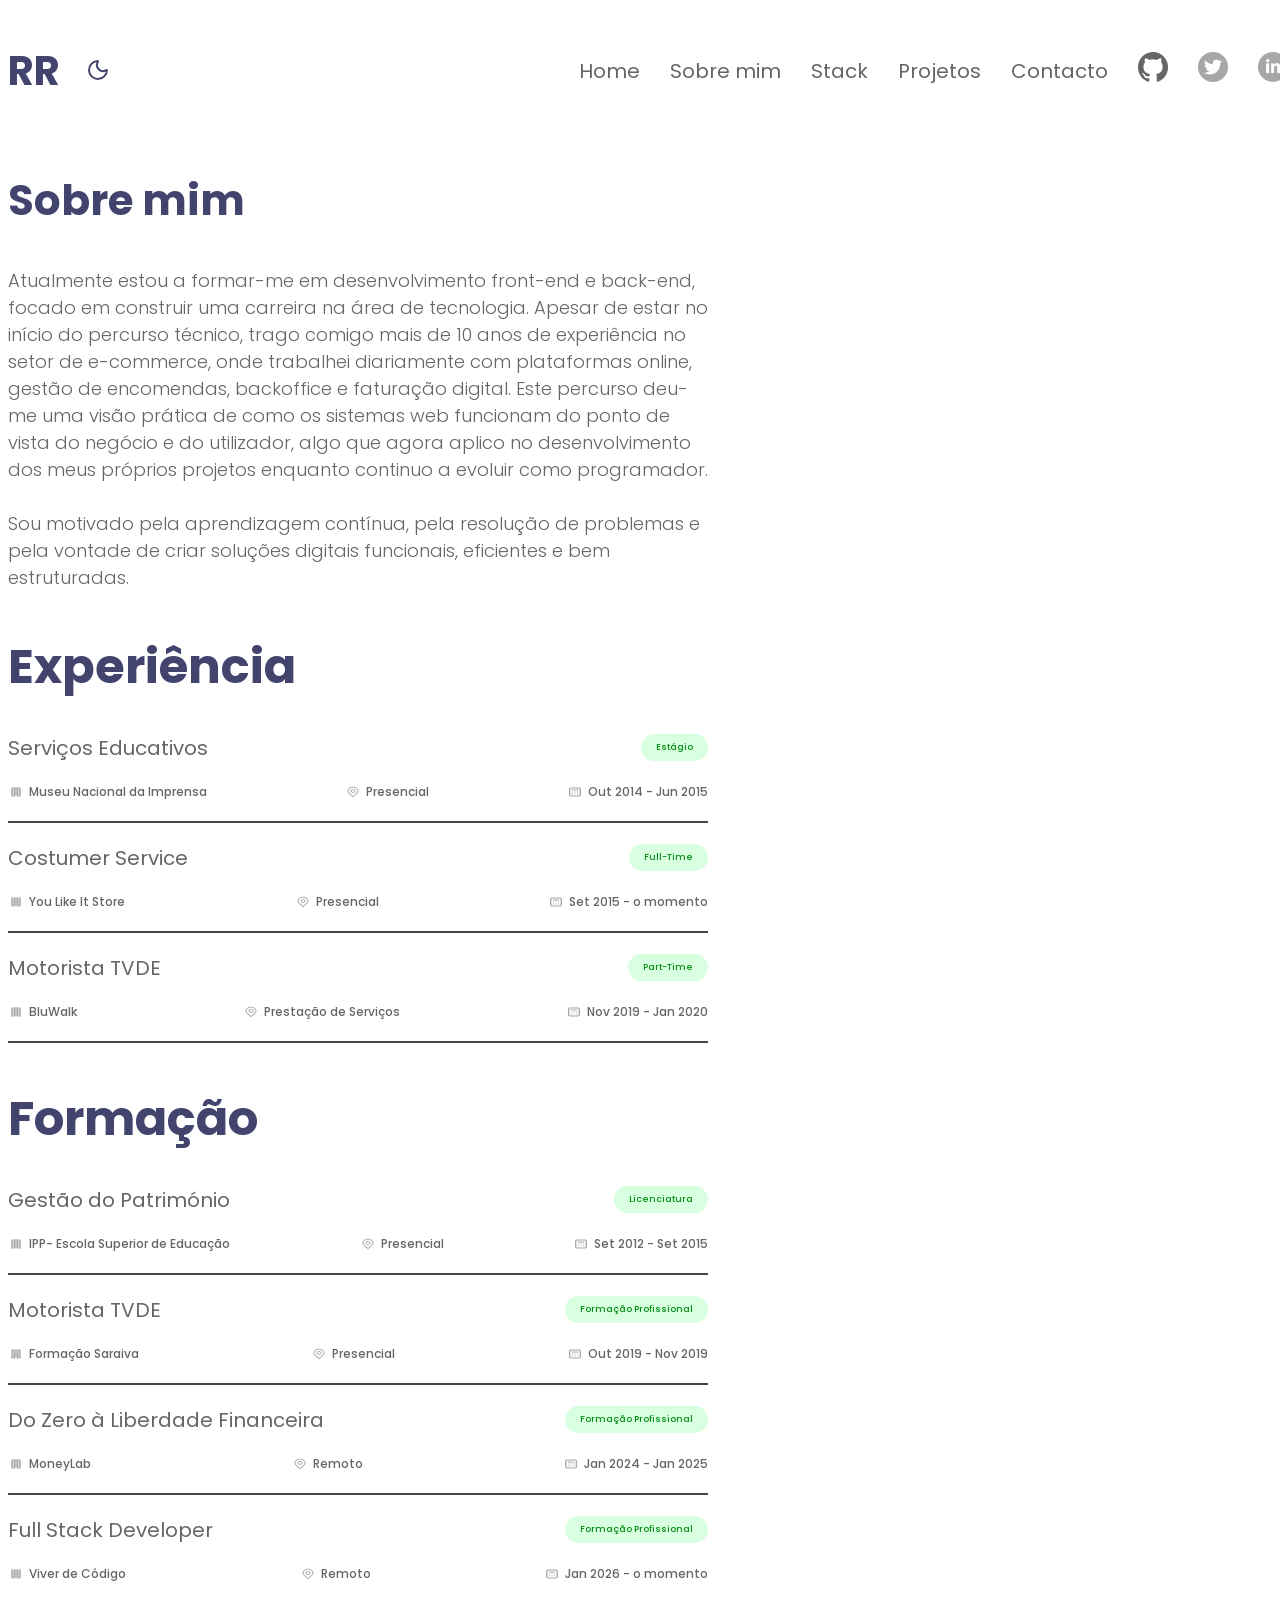
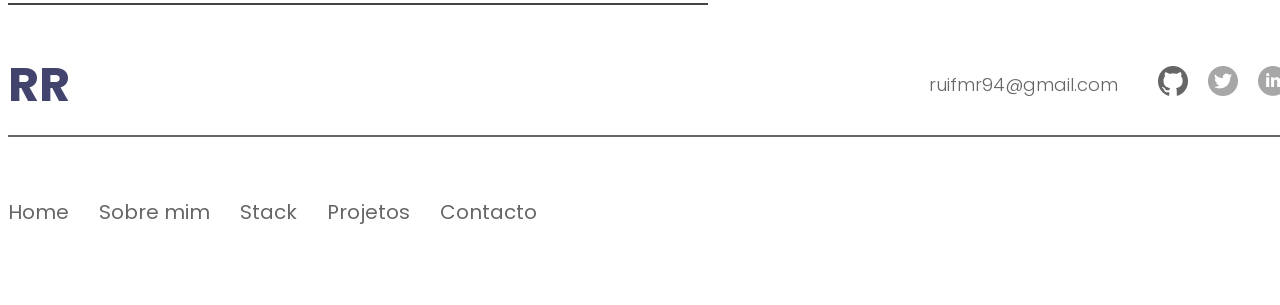
==== src/about.html @ c6aa6fc9 "chore(): alteração da estrutura de pastas" ====
<!DOCTYPE html>
<html lang="pt" data-theme="light">
    <head>
        <title>Hello World</title>
        <meta charset="UTF-8" />
        <link rel="preconnect" href="https://fonts.googleapis.com">
        <link rel="preconnect" href="https://fonts.gstatic.com" crossorigin>
        <link 
            href="https://fonts.googleapis.com/css2?family=Poppins:ital,wght@0,100;0,200;0,300;0,400;0,500;0,600;0,700;0,800;0,900;1,100;1,200;1,300;1,400;1,500;1,600;1,700;1,800;1,900&family=Roboto:ital,wght@0,100..900;1,100..900&display=swap" 
            rel="stylesheet">
        <link rel="stylesheet" href="css/main.css"/>
    </head>
    <body class="about-page">
        <div class="container">
            <header class="primaryHeader">
            <div class="columnLeft">
                <h2>RR</h2>
                <button id="toggleDarkMode" onclick="toggleDarkMode()">
                    <svg xmlns="http://www.w3.org/2000/svg" 
                    width="24" 
                    height="24" 
                    viewBox="0 0 24 24" 
                    fill="none" 
                    stroke="currentColor" 
                    stroke-width="2" 
                    stroke-linecap="round" 
                    stroke-linejoin="round" 
                    class="lucide lucide-moon-icon lucide-moon">
                    <path d="M20.985 12.486a9 9 0 1 1-9.473-9.472c.405-.022.617.46.402.803a6 6 0 0 0 8.268 8.268c.344-.215.825-.004.803.401"/>
                    </svg>
                </button>
            </div>
            <div class="columnRight">
                <nav>
                    <ul>
                        <li>
                            <a href="index.html">Home</a>
                        </li>
                        <li>
                            <a href="about.html">Sobre mim</a>
                        </li>
                        <li>
                            <a href="stack.html">Stack</a>
                        </li>
                        <li>
                            <a href="projects.html">Projetos</a>
                        </li>
                        <li>
                            <a href="contact.html">Contacto</a>
                        </li>
                        <li>
                            <a href="https://github.com/FilipeCovas" target="_blank">
                                <img 
                                src="assets/images/logos_github.png" 
                                alt="icon github" 
                                width="30" 
                                height="30"/>
                            </a>    
                        </li>
                        <li>
                            <a href="https://x.com/ruiribeirooo" target="_blank">
                                <img 
                                src="assets/images/icon-twitter.png" 
                                alt="icon twitter" 
                                width="30" 
                                height="30"/>
                            </a>
                        </li>
                        <li>
                            <a href="https://www.linkedin.com/in/rui-ribeiro-93a347181/" target="_blank">
                                <img 
                                src="assets/images/icon-linkedin.png" 
                                alt="icon linkedin" 
                                width="30" 
                                height="30"/>
                            </a>
                        </li>
                    </ul>
                </nav>
            </div>
        </header>
        <main>
            <section class="sectionAbout">
                <header>
                    <!--CONTEÚDO-->
                    <h1>Sobre mim</h1>
                </header>
            <p>
                Atualmente estou a formar-me em desenvolvimento front-end e back-end, focado em construir uma carreira na área de tecnologia. 
                Apesar de estar no início do percurso técnico, trago comigo mais de 10 anos de experiência no setor de e-commerce, onde trabalhei diariamente com plataformas online, gestão de encomendas, backoffice e faturação digital. 
                Este percurso deu-me uma visão prática de como os sistemas web funcionam do ponto de vista do negócio e do utilizador, algo que agora aplico no desenvolvimento dos meus próprios projetos enquanto continuo a evoluir como programador.
                <br/> <br/>
                Sou motivado pela aprendizagem contínua, pela resolução de problemas e pela vontade de criar soluções digitais funcionais, eficientes e bem estruturadas.
            </p>
            </section> 
            <section>
                <header>
                    <!--CONTEÚDO-->
                    <h2>Experiência</h2>
                </header>
                <ul class="expList">
                    <li class="expListItem">
                        <div class="expFirstLine">
                            <div>
                                <h3>Serviços Educativos</h3>
                            </div>
                            <div class="expBadge">Estágio</div>
                        </div>
                        <div class="expSecondLine">
                            <div>
                                <svg width="16" 
                                height="12" 
                                viewBox="0 0 16 12" 
                                fill="none" 
                                xmlns="http://www.w3.org/2000/svg">
                                <path d="M3.33331 1.5V10.5H7.33331V8.75H8.66665V10.5H12.6666V1.5H3.33331ZM4.66665 2.5H5.99998V3.5H4.66665V2.5ZM7.33331 2.5H8.66665V3.5H7.33331V2.5ZM9.99998 2.5H11.3333V3.5H9.99998V2.5ZM4.66665 4.5H5.99998V5.5H4.66665V4.5ZM7.33331 4.5H8.66665V5.5H7.33331V4.5ZM9.99998 4.5H11.3333V5.5H9.99998V4.5ZM4.66665 6.5H5.99998V7.5H4.66665V6.5ZM7.33331 6.5H8.66665V7.5H7.33331V6.5ZM9.99998 6.5H11.3333V7.5H9.99998V6.5ZM4.66665 8.5H5.99998V9.5H4.66665V8.5ZM9.99998 8.5H11.3333V9.5H9.99998V8.5Z" fill="#A7A7A7"></path>
                                </svg>
                                Museu Nacional da Imprensa
                            </div>
                            <div>
                                <svg width="16" height="12" viewBox="0 0 16 12" fill="none" xmlns="http://www.w3.org/2000/svg">
                                <path d="M8 6.75C7.50555 6.75 7.0222 6.64003 6.61108 6.43401C6.19995 6.22798 5.87952 5.93514 5.6903 5.59253C5.50108 5.24992 5.45157 4.87292 5.54804 4.50921C5.6445 4.14549 5.8826 3.8114 6.23223 3.54918C6.58187 3.28695 7.02732 3.10838 7.51228 3.03603C7.99723 2.96368 8.4999 3.00081 8.95671 3.14273C9.41353 3.28464 9.80397 3.52496 10.0787 3.83331C10.3534 4.14165 10.5 4.50416 10.5 4.875C10.4992 5.3721 10.2356 5.84867 9.76689 6.20017C9.29822 6.55167 8.6628 6.74941 8 6.75ZM8 3.75C7.70333 3.75 7.41332 3.81598 7.16665 3.9396C6.91997 4.06321 6.72771 4.23892 6.61418 4.44448C6.50065 4.65005 6.47095 4.87625 6.52882 5.09448C6.5867 5.31271 6.72956 5.51316 6.93934 5.6705C7.14912 5.82783 7.41639 5.93498 7.70737 5.97838C7.99834 6.02179 8.29994 5.99951 8.57403 5.91437C8.84812 5.82922 9.08238 5.68502 9.24721 5.50002C9.41203 5.31501 9.5 5.09751 9.5 4.875C9.4996 4.57672 9.34144 4.29075 9.06022 4.07983C8.779 3.86892 8.3977 3.7503 8 3.75Z" fill="#A7A7A7"></path>
                                <path d="M8.00001 11.25L3.78201 7.51912C3.7234 7.4631 3.66539 7.40673 3.60801 7.35C2.8875 6.63817 2.49826 5.76871 2.50001 4.875C2.50001 3.78098 3.07947 2.73177 4.11092 1.95818C5.14237 1.1846 6.54132 0.75 8.00001 0.75C9.4587 0.75 10.8576 1.1846 11.8891 1.95818C12.9205 2.73177 13.5 3.78098 13.5 4.875C13.5018 5.7683 13.1127 6.63737 12.3925 7.34888L12.392 7.35C12.392 7.35 12.242 7.49775 12.2195 7.51763L8.00001 11.25ZM4.40601 6.89813C4.40701 6.89813 4.52301 7.01362 4.54951 7.03837L8.00001 10.0905L11.455 7.03425C11.477 7.01362 11.594 6.89738 11.5945 6.897C12.1831 6.31542 12.5012 5.60514 12.5 4.875C12.5 3.97989 12.0259 3.12145 11.182 2.48851C10.3381 1.85558 9.19348 1.5 8.00001 1.5C6.80653 1.5 5.66194 1.85558 4.81803 2.48851C3.97411 3.12145 3.50001 3.97989 3.50001 4.875C3.49896 5.60559 3.81739 6.31628 4.40651 6.89813H4.40601Z" fill="#A7A7A7"></path>
                                </svg>
                                Presencial
                            </div>
                            <div>
                                <svg width="16" height="12" viewBox="0 0 16 12" fill="none" xmlns="http://www.w3.org/2000/svg">
                                <path d="M5.33329 6.5C5.15648 6.5 4.98691 6.44732 4.86189 6.35355C4.73686 6.25979 4.66663 6.13261 4.66663 6C4.66663 5.86739 4.73686 5.74021 4.86189 5.64645C4.98691 5.55268 5.15648 5.5 5.33329 5.5C5.5101 5.5 5.67967 5.55268 5.8047 5.64645C5.92972 5.74021 5.99996 5.86739 5.99996 6C5.99996 6.13261 5.92972 6.25979 5.8047 6.35355C5.67967 6.44732 5.5101 6.5 5.33329 6.5ZM5.33329 8.5C5.15648 8.5 4.98691 8.44732 4.86189 8.35355C4.73686 8.25979 4.66663 8.13261 4.66663 8C4.66663 7.86739 4.73686 7.74021 4.86189 7.64645C4.98691 7.55268 5.15648 7.5 5.33329 7.5C5.5101 7.5 5.67967 7.55268 5.8047 7.64645C5.92972 7.74021 5.99996 7.86739 5.99996 8C5.99996 8.13261 5.92972 8.25979 5.8047 8.35355C5.67967 8.44732 5.5101 8.5 5.33329 8.5ZM7.33329 8C7.33329 8.13261 7.40353 8.25979 7.52855 8.35355C7.65358 8.44732 7.82315 8.5 7.99996 8.5C8.17677 8.5 8.34634 8.44732 8.47136 8.35355C8.59639 8.25979 8.66663 8.13261 8.66663 8C8.66663 7.86739 8.59639 7.74021 8.47136 7.64645C8.34634 7.55268 8.17677 7.5 7.99996 7.5C7.82315 7.5 7.65358 7.55268 7.52855 7.64645C7.40353 7.74021 7.33329 7.86739 7.33329 8ZM10.6666 8.5C10.4898 8.5 10.3202 8.44732 10.1952 8.35355C10.0702 8.25979 9.99996 8.13261 9.99996 8C9.99996 7.86739 10.0702 7.74021 10.1952 7.64645C10.3202 7.55268 10.4898 7.5 10.6666 7.5C10.8434 7.5 11.013 7.55268 11.138 7.64645C11.2631 7.74021 11.3333 7.86739 11.3333 8C11.3333 8.13261 11.2631 8.25979 11.138 8.35355C11.013 8.44732 10.8434 8.5 10.6666 8.5ZM7.33329 6C7.33329 6.13261 7.40353 6.25979 7.52855 6.35355C7.65358 6.44732 7.82315 6.5 7.99996 6.5C8.17677 6.5 8.34634 6.44732 8.47136 6.35355C8.59639 6.25979 8.66663 6.13261 8.66663 6C8.66663 5.86739 8.59639 5.74021 8.47136 5.64645C8.34634 5.55268 8.17677 5.5 7.99996 5.5C7.82315 5.5 7.65358 5.55268 7.52855 5.64645C7.40353 5.74021 7.33329 5.86739 7.33329 6ZM10.6666 6.5C10.4898 6.5 10.3202 6.44732 10.1952 6.35355C10.0702 6.25979 9.99996 6.13261 9.99996 6C9.99996 5.86739 10.0702 5.74021 10.1952 5.64645C10.3202 5.55268 10.4898 5.5 10.6666 5.5C10.8434 5.5 11.013 5.55268 11.138 5.64645C11.2631 5.74021 11.3333 5.86739 11.3333 6C11.3333 6.13261 11.2631 6.25979 11.138 6.35355C11.013 6.44732 10.8434 6.5 10.6666 6.5ZM5.33329 3.5C5.15648 3.5 4.98691 3.55268 4.86189 3.64645C4.73686 3.74021 4.66663 3.86739 4.66663 4C4.66663 4.13261 4.73686 4.25979 4.86189 4.35355C4.98691 4.44732 5.15648 4.5 5.33329 4.5H10.6666C10.8434 4.5 11.013 4.44732 11.138 4.35355C11.2631 4.25979 11.3333 4.13261 11.3333 4C11.3333 3.86739 11.2631 3.74021 11.138 3.64645C11.013 3.55268 10.8434 3.5 10.6666 3.5H5.33329Z" fill="#A7A7A7"></path>
                                <path fill-rule="evenodd" clip-rule="evenodd" d="M4 1.5C3.46957 1.5 2.96086 1.65804 2.58579 1.93934C2.21071 2.22064 2 2.60218 2 3V9C2 9.39782 2.21071 9.77936 2.58579 10.0607C2.96086 10.342 3.46957 10.5 4 10.5H12C12.5304 10.5 13.0391 10.342 13.4142 10.0607C13.7893 9.77936 14 9.39782 14 9V3C14 2.60218 13.7893 2.22064 13.4142 1.93934C13.0391 1.65804 12.5304 1.5 12 1.5H4ZM12 2.5H4C3.82319 2.5 3.65362 2.55268 3.5286 2.64645C3.40357 2.74021 3.33333 2.86739 3.33333 3V9C3.33333 9.13261 3.40357 9.25979 3.5286 9.35355C3.65362 9.44732 3.82319 9.5 4 9.5H12C12.1768 9.5 12.3464 9.44732 12.4714 9.35355C12.5964 9.25979 12.6667 9.13261 12.6667 9V3C12.6667 2.86739 12.5964 2.74021 12.4714 2.64645C12.3464 2.55268 12.1768 2.5 12 2.5Z" fill="#A7A7A7"></path>
                                </svg>
                                Out 2014 - Jun 2015
                            </div>
                        </div>
                    </li>
                    <li class="expListItem">
                        <div class="expFirstLine">
                            <div>
                                <h3>Costumer Service</h3>
                            </div>
                            <div class="expBadge">Full-Time</div>
                        </div>
                        <div class="expSecondLine">
                            <div>
                                <svg width="16" height="12" viewBox="0 0 16 12" fill="none" xmlns="http://www.w3.org/2000/svg">
                                <path d="M3.33331 1.5V10.5H7.33331V8.75H8.66665V10.5H12.6666V1.5H3.33331ZM4.66665 2.5H5.99998V3.5H4.66665V2.5ZM7.33331 2.5H8.66665V3.5H7.33331V2.5ZM9.99998 2.5H11.3333V3.5H9.99998V2.5ZM4.66665 4.5H5.99998V5.5H4.66665V4.5ZM7.33331 4.5H8.66665V5.5H7.33331V4.5ZM9.99998 4.5H11.3333V5.5H9.99998V4.5ZM4.66665 6.5H5.99998V7.5H4.66665V6.5ZM7.33331 6.5H8.66665V7.5H7.33331V6.5ZM9.99998 6.5H11.3333V7.5H9.99998V6.5ZM4.66665 8.5H5.99998V9.5H4.66665V8.5ZM9.99998 8.5H11.3333V9.5H9.99998V8.5Z" fill="#A7A7A7"></path>
                                </svg>
                                You Like It Store
                            </div>
                            <div>
                                <svg width="16" height="12" viewBox="0 0 16 12" fill="none" xmlns="http://www.w3.org/2000/svg">
                                <path d="M8 6.75C7.50555 6.75 7.0222 6.64003 6.61108 6.43401C6.19995 6.22798 5.87952 5.93514 5.6903 5.59253C5.50108 5.24992 5.45157 4.87292 5.54804 4.50921C5.6445 4.14549 5.8826 3.8114 6.23223 3.54918C6.58187 3.28695 7.02732 3.10838 7.51228 3.03603C7.99723 2.96368 8.4999 3.00081 8.95671 3.14273C9.41353 3.28464 9.80397 3.52496 10.0787 3.83331C10.3534 4.14165 10.5 4.50416 10.5 4.875C10.4992 5.3721 10.2356 5.84867 9.76689 6.20017C9.29822 6.55167 8.6628 6.74941 8 6.75ZM8 3.75C7.70333 3.75 7.41332 3.81598 7.16665 3.9396C6.91997 4.06321 6.72771 4.23892 6.61418 4.44448C6.50065 4.65005 6.47095 4.87625 6.52882 5.09448C6.5867 5.31271 6.72956 5.51316 6.93934 5.6705C7.14912 5.82783 7.41639 5.93498 7.70737 5.97838C7.99834 6.02179 8.29994 5.99951 8.57403 5.91437C8.84812 5.82922 9.08238 5.68502 9.24721 5.50002C9.41203 5.31501 9.5 5.09751 9.5 4.875C9.4996 4.57672 9.34144 4.29075 9.06022 4.07983C8.779 3.86892 8.3977 3.7503 8 3.75Z" fill="#A7A7A7"></path>
                                <path d="M8.00001 11.25L3.78201 7.51912C3.7234 7.4631 3.66539 7.40673 3.60801 7.35C2.8875 6.63817 2.49826 5.76871 2.50001 4.875C2.50001 3.78098 3.07947 2.73177 4.11092 1.95818C5.14237 1.1846 6.54132 0.75 8.00001 0.75C9.4587 0.75 10.8576 1.1846 11.8891 1.95818C12.9205 2.73177 13.5 3.78098 13.5 4.875C13.5018 5.7683 13.1127 6.63737 12.3925 7.34888L12.392 7.35C12.392 7.35 12.242 7.49775 12.2195 7.51763L8.00001 11.25ZM4.40601 6.89813C4.40701 6.89813 4.52301 7.01362 4.54951 7.03837L8.00001 10.0905L11.455 7.03425C11.477 7.01362 11.594 6.89738 11.5945 6.897C12.1831 6.31542 12.5012 5.60514 12.5 4.875C12.5 3.97989 12.0259 3.12145 11.182 2.48851C10.3381 1.85558 9.19348 1.5 8.00001 1.5C6.80653 1.5 5.66194 1.85558 4.81803 2.48851C3.97411 3.12145 3.50001 3.97989 3.50001 4.875C3.49896 5.60559 3.81739 6.31628 4.40651 6.89813H4.40601Z" fill="#A7A7A7"></path>
                                </svg>
                                Presencial
                            </div>
                            <div>
                                <svg width="16" height="12" viewBox="0 0 16 12" fill="none" xmlns="http://www.w3.org/2000/svg">
                                <path d="M5.33329 6.5C5.15648 6.5 4.98691 6.44732 4.86189 6.35355C4.73686 6.25979 4.66663 6.13261 4.66663 6C4.66663 5.86739 4.73686 5.74021 4.86189 5.64645C4.98691 5.55268 5.15648 5.5 5.33329 5.5C5.5101 5.5 5.67967 5.55268 5.8047 5.64645C5.92972 5.74021 5.99996 5.86739 5.99996 6C5.99996 6.13261 5.92972 6.25979 5.8047 6.35355C5.67967 6.44732 5.5101 6.5 5.33329 6.5ZM5.33329 8.5C5.15648 8.5 4.98691 8.44732 4.86189 8.35355C4.73686 8.25979 4.66663 8.13261 4.66663 8C4.66663 7.86739 4.73686 7.74021 4.86189 7.64645C4.98691 7.55268 5.15648 7.5 5.33329 7.5C5.5101 7.5 5.67967 7.55268 5.8047 7.64645C5.92972 7.74021 5.99996 7.86739 5.99996 8C5.99996 8.13261 5.92972 8.25979 5.8047 8.35355C5.67967 8.44732 5.5101 8.5 5.33329 8.5ZM7.33329 8C7.33329 8.13261 7.40353 8.25979 7.52855 8.35355C7.65358 8.44732 7.82315 8.5 7.99996 8.5C8.17677 8.5 8.34634 8.44732 8.47136 8.35355C8.59639 8.25979 8.66663 8.13261 8.66663 8C8.66663 7.86739 8.59639 7.74021 8.47136 7.64645C8.34634 7.55268 8.17677 7.5 7.99996 7.5C7.82315 7.5 7.65358 7.55268 7.52855 7.64645C7.40353 7.74021 7.33329 7.86739 7.33329 8ZM10.6666 8.5C10.4898 8.5 10.3202 8.44732 10.1952 8.35355C10.0702 8.25979 9.99996 8.13261 9.99996 8C9.99996 7.86739 10.0702 7.74021 10.1952 7.64645C10.3202 7.55268 10.4898 7.5 10.6666 7.5C10.8434 7.5 11.013 7.55268 11.138 7.64645C11.2631 7.74021 11.3333 7.86739 11.3333 8C11.3333 8.13261 11.2631 8.25979 11.138 8.35355C11.013 8.44732 10.8434 8.5 10.6666 8.5ZM7.33329 6C7.33329 6.13261 7.40353 6.25979 7.52855 6.35355C7.65358 6.44732 7.82315 6.5 7.99996 6.5C8.17677 6.5 8.34634 6.44732 8.47136 6.35355C8.59639 6.25979 8.66663 6.13261 8.66663 6C8.66663 5.86739 8.59639 5.74021 8.47136 5.64645C8.34634 5.55268 8.17677 5.5 7.99996 5.5C7.82315 5.5 7.65358 5.55268 7.52855 5.64645C7.40353 5.74021 7.33329 5.86739 7.33329 6ZM10.6666 6.5C10.4898 6.5 10.3202 6.44732 10.1952 6.35355C10.0702 6.25979 9.99996 6.13261 9.99996 6C9.99996 5.86739 10.0702 5.74021 10.1952 5.64645C10.3202 5.55268 10.4898 5.5 10.6666 5.5C10.8434 5.5 11.013 5.55268 11.138 5.64645C11.2631 5.74021 11.3333 5.86739 11.3333 6C11.3333 6.13261 11.2631 6.25979 11.138 6.35355C11.013 6.44732 10.8434 6.5 10.6666 6.5ZM5.33329 3.5C5.15648 3.5 4.98691 3.55268 4.86189 3.64645C4.73686 3.74021 4.66663 3.86739 4.66663 4C4.66663 4.13261 4.73686 4.25979 4.86189 4.35355C4.98691 4.44732 5.15648 4.5 5.33329 4.5H10.6666C10.8434 4.5 11.013 4.44732 11.138 4.35355C11.2631 4.25979 11.3333 4.13261 11.3333 4C11.3333 3.86739 11.2631 3.74021 11.138 3.64645C11.013 3.55268 10.8434 3.5 10.6666 3.5H5.33329Z" fill="#A7A7A7"></path>
                                <path fill-rule="evenodd" clip-rule="evenodd" d="M4 1.5C3.46957 1.5 2.96086 1.65804 2.58579 1.93934C2.21071 2.22064 2 2.60218 2 3V9C2 9.39782 2.21071 9.77936 2.58579 10.0607C2.96086 10.342 3.46957 10.5 4 10.5H12C12.5304 10.5 13.0391 10.342 13.4142 10.0607C13.7893 9.77936 14 9.39782 14 9V3C14 2.60218 13.7893 2.22064 13.4142 1.93934C13.0391 1.65804 12.5304 1.5 12 1.5H4ZM12 2.5H4C3.82319 2.5 3.65362 2.55268 3.5286 2.64645C3.40357 2.74021 3.33333 2.86739 3.33333 3V9C3.33333 9.13261 3.40357 9.25979 3.5286 9.35355C3.65362 9.44732 3.82319 9.5 4 9.5H12C12.1768 9.5 12.3464 9.44732 12.4714 9.35355C12.5964 9.25979 12.6667 9.13261 12.6667 9V3C12.6667 2.86739 12.5964 2.74021 12.4714 2.64645C12.3464 2.55268 12.1768 2.5 12 2.5Z" fill="#A7A7A7"></path>
                                </svg>
                                Set 2015 - o momento
                            </div>
                        </div>
                    </li>
                    <li class="expListItem">
                        <div class="expFirstLine">
                            <div>
                                <h3>Motorista TVDE</h3>
                            </div>
                            <div class="expBadge">Part-Time</div>
                        </div>
                        <div class="expSecondLine">
                            <div>
                                <svg width="16" height="12" viewBox="0 0 16 12" fill="none" xmlns="http://www.w3.org/2000/svg">
                                <path d="M3.33331 1.5V10.5H7.33331V8.75H8.66665V10.5H12.6666V1.5H3.33331ZM4.66665 2.5H5.99998V3.5H4.66665V2.5ZM7.33331 2.5H8.66665V3.5H7.33331V2.5ZM9.99998 2.5H11.3333V3.5H9.99998V2.5ZM4.66665 4.5H5.99998V5.5H4.66665V4.5ZM7.33331 4.5H8.66665V5.5H7.33331V4.5ZM9.99998 4.5H11.3333V5.5H9.99998V4.5ZM4.66665 6.5H5.99998V7.5H4.66665V6.5ZM7.33331 6.5H8.66665V7.5H7.33331V6.5ZM9.99998 6.5H11.3333V7.5H9.99998V6.5ZM4.66665 8.5H5.99998V9.5H4.66665V8.5ZM9.99998 8.5H11.3333V9.5H9.99998V8.5Z" fill="#A7A7A7"></path>
                                </svg>
                                BluWalk
                            </div>
                            <div>
                                <svg width="16" height="12" viewBox="0 0 16 12" fill="none" xmlns="http://www.w3.org/2000/svg">
                                <path d="M8 6.75C7.50555 6.75 7.0222 6.64003 6.61108 6.43401C6.19995 6.22798 5.87952 5.93514 5.6903 5.59253C5.50108 5.24992 5.45157 4.87292 5.54804 4.50921C5.6445 4.14549 5.8826 3.8114 6.23223 3.54918C6.58187 3.28695 7.02732 3.10838 7.51228 3.03603C7.99723 2.96368 8.4999 3.00081 8.95671 3.14273C9.41353 3.28464 9.80397 3.52496 10.0787 3.83331C10.3534 4.14165 10.5 4.50416 10.5 4.875C10.4992 5.3721 10.2356 5.84867 9.76689 6.20017C9.29822 6.55167 8.6628 6.74941 8 6.75ZM8 3.75C7.70333 3.75 7.41332 3.81598 7.16665 3.9396C6.91997 4.06321 6.72771 4.23892 6.61418 4.44448C6.50065 4.65005 6.47095 4.87625 6.52882 5.09448C6.5867 5.31271 6.72956 5.51316 6.93934 5.6705C7.14912 5.82783 7.41639 5.93498 7.70737 5.97838C7.99834 6.02179 8.29994 5.99951 8.57403 5.91437C8.84812 5.82922 9.08238 5.68502 9.24721 5.50002C9.41203 5.31501 9.5 5.09751 9.5 4.875C9.4996 4.57672 9.34144 4.29075 9.06022 4.07983C8.779 3.86892 8.3977 3.7503 8 3.75Z" fill="#A7A7A7"></path>
                                <path d="M8.00001 11.25L3.78201 7.51912C3.7234 7.4631 3.66539 7.40673 3.60801 7.35C2.8875 6.63817 2.49826 5.76871 2.50001 4.875C2.50001 3.78098 3.07947 2.73177 4.11092 1.95818C5.14237 1.1846 6.54132 0.75 8.00001 0.75C9.4587 0.75 10.8576 1.1846 11.8891 1.95818C12.9205 2.73177 13.5 3.78098 13.5 4.875C13.5018 5.7683 13.1127 6.63737 12.3925 7.34888L12.392 7.35C12.392 7.35 12.242 7.49775 12.2195 7.51763L8.00001 11.25ZM4.40601 6.89813C4.40701 6.89813 4.52301 7.01362 4.54951 7.03837L8.00001 10.0905L11.455 7.03425C11.477 7.01362 11.594 6.89738 11.5945 6.897C12.1831 6.31542 12.5012 5.60514 12.5 4.875C12.5 3.97989 12.0259 3.12145 11.182 2.48851C10.3381 1.85558 9.19348 1.5 8.00001 1.5C6.80653 1.5 5.66194 1.85558 4.81803 2.48851C3.97411 3.12145 3.50001 3.97989 3.50001 4.875C3.49896 5.60559 3.81739 6.31628 4.40651 6.89813H4.40601Z" fill="#A7A7A7"></path>
                                </svg>
                                Prestação de Serviços
                            </div>
                            <div>
                                <svg width="16" height="12" viewBox="0 0 16 12" fill="none" xmlns="http://www.w3.org/2000/svg">
                                <path d="M5.33329 6.5C5.15648 6.5 4.98691 6.44732 4.86189 6.35355C4.73686 6.25979 4.66663 6.13261 4.66663 6C4.66663 5.86739 4.73686 5.74021 4.86189 5.64645C4.98691 5.55268 5.15648 5.5 5.33329 5.5C5.5101 5.5 5.67967 5.55268 5.8047 5.64645C5.92972 5.74021 5.99996 5.86739 5.99996 6C5.99996 6.13261 5.92972 6.25979 5.8047 6.35355C5.67967 6.44732 5.5101 6.5 5.33329 6.5ZM5.33329 8.5C5.15648 8.5 4.98691 8.44732 4.86189 8.35355C4.73686 8.25979 4.66663 8.13261 4.66663 8C4.66663 7.86739 4.73686 7.74021 4.86189 7.64645C4.98691 7.55268 5.15648 7.5 5.33329 7.5C5.5101 7.5 5.67967 7.55268 5.8047 7.64645C5.92972 7.74021 5.99996 7.86739 5.99996 8C5.99996 8.13261 5.92972 8.25979 5.8047 8.35355C5.67967 8.44732 5.5101 8.5 5.33329 8.5ZM7.33329 8C7.33329 8.13261 7.40353 8.25979 7.52855 8.35355C7.65358 8.44732 7.82315 8.5 7.99996 8.5C8.17677 8.5 8.34634 8.44732 8.47136 8.35355C8.59639 8.25979 8.66663 8.13261 8.66663 8C8.66663 7.86739 8.59639 7.74021 8.47136 7.64645C8.34634 7.55268 8.17677 7.5 7.99996 7.5C7.82315 7.5 7.65358 7.55268 7.52855 7.64645C7.40353 7.74021 7.33329 7.86739 7.33329 8ZM10.6666 8.5C10.4898 8.5 10.3202 8.44732 10.1952 8.35355C10.0702 8.25979 9.99996 8.13261 9.99996 8C9.99996 7.86739 10.0702 7.74021 10.1952 7.64645C10.3202 7.55268 10.4898 7.5 10.6666 7.5C10.8434 7.5 11.013 7.55268 11.138 7.64645C11.2631 7.74021 11.3333 7.86739 11.3333 8C11.3333 8.13261 11.2631 8.25979 11.138 8.35355C11.013 8.44732 10.8434 8.5 10.6666 8.5ZM7.33329 6C7.33329 6.13261 7.40353 6.25979 7.52855 6.35355C7.65358 6.44732 7.82315 6.5 7.99996 6.5C8.17677 6.5 8.34634 6.44732 8.47136 6.35355C8.59639 6.25979 8.66663 6.13261 8.66663 6C8.66663 5.86739 8.59639 5.74021 8.47136 5.64645C8.34634 5.55268 8.17677 5.5 7.99996 5.5C7.82315 5.5 7.65358 5.55268 7.52855 5.64645C7.40353 5.74021 7.33329 5.86739 7.33329 6ZM10.6666 6.5C10.4898 6.5 10.3202 6.44732 10.1952 6.35355C10.0702 6.25979 9.99996 6.13261 9.99996 6C9.99996 5.86739 10.0702 5.74021 10.1952 5.64645C10.3202 5.55268 10.4898 5.5 10.6666 5.5C10.8434 5.5 11.013 5.55268 11.138 5.64645C11.2631 5.74021 11.3333 5.86739 11.3333 6C11.3333 6.13261 11.2631 6.25979 11.138 6.35355C11.013 6.44732 10.8434 6.5 10.6666 6.5ZM5.33329 3.5C5.15648 3.5 4.98691 3.55268 4.86189 3.64645C4.73686 3.74021 4.66663 3.86739 4.66663 4C4.66663 4.13261 4.73686 4.25979 4.86189 4.35355C4.98691 4.44732 5.15648 4.5 5.33329 4.5H10.6666C10.8434 4.5 11.013 4.44732 11.138 4.35355C11.2631 4.25979 11.3333 4.13261 11.3333 4C11.3333 3.86739 11.2631 3.74021 11.138 3.64645C11.013 3.55268 10.8434 3.5 10.6666 3.5H5.33329Z" fill="#A7A7A7"></path>
                                <path fill-rule="evenodd" clip-rule="evenodd" d="M4 1.5C3.46957 1.5 2.96086 1.65804 2.58579 1.93934C2.21071 2.22064 2 2.60218 2 3V9C2 9.39782 2.21071 9.77936 2.58579 10.0607C2.96086 10.342 3.46957 10.5 4 10.5H12C12.5304 10.5 13.0391 10.342 13.4142 10.0607C13.7893 9.77936 14 9.39782 14 9V3C14 2.60218 13.7893 2.22064 13.4142 1.93934C13.0391 1.65804 12.5304 1.5 12 1.5H4ZM12 2.5H4C3.82319 2.5 3.65362 2.55268 3.5286 2.64645C3.40357 2.74021 3.33333 2.86739 3.33333 3V9C3.33333 9.13261 3.40357 9.25979 3.5286 9.35355C3.65362 9.44732 3.82319 9.5 4 9.5H12C12.1768 9.5 12.3464 9.44732 12.4714 9.35355C12.5964 9.25979 12.6667 9.13261 12.6667 9V3C12.6667 2.86739 12.5964 2.74021 12.4714 2.64645C12.3464 2.55268 12.1768 2.5 12 2.5Z" fill="#A7A7A7"></path>
                                </svg>
                                Nov 2019 - Jan 2020
                            </div>
                        </div>
                    </li>
                </ul>
            </section> 
            <section>
                <header>
                    <!--CONTEÚDO-->
                    <h2>Formação</h2>
                </header>
                <ul class="expList">
                    <li class="expListItem">
                        <div class="expFirstLine">
                            <div>
                                <h3>Gestão do Património</h3>
                            </div>
                            <div class="expBadge">Licenciatura</div>
                        </div>
                        <div class="expSecondLine">
                            <div>
                                <svg width="16" height="12" viewBox="0 0 16 12" fill="none" xmlns="http://www.w3.org/2000/svg">
                                <path d="M3.33331 1.5V10.5H7.33331V8.75H8.66665V10.5H12.6666V1.5H3.33331ZM4.66665 2.5H5.99998V3.5H4.66665V2.5ZM7.33331 2.5H8.66665V3.5H7.33331V2.5ZM9.99998 2.5H11.3333V3.5H9.99998V2.5ZM4.66665 4.5H5.99998V5.5H4.66665V4.5ZM7.33331 4.5H8.66665V5.5H7.33331V4.5ZM9.99998 4.5H11.3333V5.5H9.99998V4.5ZM4.66665 6.5H5.99998V7.5H4.66665V6.5ZM7.33331 6.5H8.66665V7.5H7.33331V6.5ZM9.99998 6.5H11.3333V7.5H9.99998V6.5ZM4.66665 8.5H5.99998V9.5H4.66665V8.5ZM9.99998 8.5H11.3333V9.5H9.99998V8.5Z" fill="#A7A7A7"></path>
                                </svg>
                                IPP- Escola Superior de Educação
                            </div>
                             <div>
                                <svg width="16" height="12" viewBox="0 0 16 12" fill="none" xmlns="http://www.w3.org/2000/svg">
                                <path d="M8 6.75C7.50555 6.75 7.0222 6.64003 6.61108 6.43401C6.19995 6.22798 5.87952 5.93514 5.6903 5.59253C5.50108 5.24992 5.45157 4.87292 5.54804 4.50921C5.6445 4.14549 5.8826 3.8114 6.23223 3.54918C6.58187 3.28695 7.02732 3.10838 7.51228 3.03603C7.99723 2.96368 8.4999 3.00081 8.95671 3.14273C9.41353 3.28464 9.80397 3.52496 10.0787 3.83331C10.3534 4.14165 10.5 4.50416 10.5 4.875C10.4992 5.3721 10.2356 5.84867 9.76689 6.20017C9.29822 6.55167 8.6628 6.74941 8 6.75ZM8 3.75C7.70333 3.75 7.41332 3.81598 7.16665 3.9396C6.91997 4.06321 6.72771 4.23892 6.61418 4.44448C6.50065 4.65005 6.47095 4.87625 6.52882 5.09448C6.5867 5.31271 6.72956 5.51316 6.93934 5.6705C7.14912 5.82783 7.41639 5.93498 7.70737 5.97838C7.99834 6.02179 8.29994 5.99951 8.57403 5.91437C8.84812 5.82922 9.08238 5.68502 9.24721 5.50002C9.41203 5.31501 9.5 5.09751 9.5 4.875C9.4996 4.57672 9.34144 4.29075 9.06022 4.07983C8.779 3.86892 8.3977 3.7503 8 3.75Z" fill="#A7A7A7"></path>
                                <path d="M8.00001 11.25L3.78201 7.51912C3.7234 7.4631 3.66539 7.40673 3.60801 7.35C2.8875 6.63817 2.49826 5.76871 2.50001 4.875C2.50001 3.78098 3.07947 2.73177 4.11092 1.95818C5.14237 1.1846 6.54132 0.75 8.00001 0.75C9.4587 0.75 10.8576 1.1846 11.8891 1.95818C12.9205 2.73177 13.5 3.78098 13.5 4.875C13.5018 5.7683 13.1127 6.63737 12.3925 7.34888L12.392 7.35C12.392 7.35 12.242 7.49775 12.2195 7.51763L8.00001 11.25ZM4.40601 6.89813C4.40701 6.89813 4.52301 7.01362 4.54951 7.03837L8.00001 10.0905L11.455 7.03425C11.477 7.01362 11.594 6.89738 11.5945 6.897C12.1831 6.31542 12.5012 5.60514 12.5 4.875C12.5 3.97989 12.0259 3.12145 11.182 2.48851C10.3381 1.85558 9.19348 1.5 8.00001 1.5C6.80653 1.5 5.66194 1.85558 4.81803 2.48851C3.97411 3.12145 3.50001 3.97989 3.50001 4.875C3.49896 5.60559 3.81739 6.31628 4.40651 6.89813H4.40601Z" fill="#A7A7A7"></path>
                                </svg>
                                Presencial
                            </div>
                            <div>
                                <svg width="16" height="12" viewBox="0 0 16 12" fill="none" xmlns="http://www.w3.org/2000/svg">
                                <path d="M5.33329 6.5C5.15648 6.5 4.98691 6.44732 4.86189 6.35355C4.73686 6.25979 4.66663 6.13261 4.66663 6C4.66663 5.86739 4.73686 5.74021 4.86189 5.64645C4.98691 5.55268 5.15648 5.5 5.33329 5.5C5.5101 5.5 5.67967 5.55268 5.8047 5.64645C5.92972 5.74021 5.99996 5.86739 5.99996 6C5.99996 6.13261 5.92972 6.25979 5.8047 6.35355C5.67967 6.44732 5.5101 6.5 5.33329 6.5ZM5.33329 8.5C5.15648 8.5 4.98691 8.44732 4.86189 8.35355C4.73686 8.25979 4.66663 8.13261 4.66663 8C4.66663 7.86739 4.73686 7.74021 4.86189 7.64645C4.98691 7.55268 5.15648 7.5 5.33329 7.5C5.5101 7.5 5.67967 7.55268 5.8047 7.64645C5.92972 7.74021 5.99996 7.86739 5.99996 8C5.99996 8.13261 5.92972 8.25979 5.8047 8.35355C5.67967 8.44732 5.5101 8.5 5.33329 8.5ZM7.33329 8C7.33329 8.13261 7.40353 8.25979 7.52855 8.35355C7.65358 8.44732 7.82315 8.5 7.99996 8.5C8.17677 8.5 8.34634 8.44732 8.47136 8.35355C8.59639 8.25979 8.66663 8.13261 8.66663 8C8.66663 7.86739 8.59639 7.74021 8.47136 7.64645C8.34634 7.55268 8.17677 7.5 7.99996 7.5C7.82315 7.5 7.65358 7.55268 7.52855 7.64645C7.40353 7.74021 7.33329 7.86739 7.33329 8ZM10.6666 8.5C10.4898 8.5 10.3202 8.44732 10.1952 8.35355C10.0702 8.25979 9.99996 8.13261 9.99996 8C9.99996 7.86739 10.0702 7.74021 10.1952 7.64645C10.3202 7.55268 10.4898 7.5 10.6666 7.5C10.8434 7.5 11.013 7.55268 11.138 7.64645C11.2631 7.74021 11.3333 7.86739 11.3333 8C11.3333 8.13261 11.2631 8.25979 11.138 8.35355C11.013 8.44732 10.8434 8.5 10.6666 8.5ZM7.33329 6C7.33329 6.13261 7.40353 6.25979 7.52855 6.35355C7.65358 6.44732 7.82315 6.5 7.99996 6.5C8.17677 6.5 8.34634 6.44732 8.47136 6.35355C8.59639 6.25979 8.66663 6.13261 8.66663 6C8.66663 5.86739 8.59639 5.74021 8.47136 5.64645C8.34634 5.55268 8.17677 5.5 7.99996 5.5C7.82315 5.5 7.65358 5.55268 7.52855 5.64645C7.40353 5.74021 7.33329 5.86739 7.33329 6ZM10.6666 6.5C10.4898 6.5 10.3202 6.44732 10.1952 6.35355C10.0702 6.25979 9.99996 6.13261 9.99996 6C9.99996 5.86739 10.0702 5.74021 10.1952 5.64645C10.3202 5.55268 10.4898 5.5 10.6666 5.5C10.8434 5.5 11.013 5.55268 11.138 5.64645C11.2631 5.74021 11.3333 5.86739 11.3333 6C11.3333 6.13261 11.2631 6.25979 11.138 6.35355C11.013 6.44732 10.8434 6.5 10.6666 6.5ZM5.33329 3.5C5.15648 3.5 4.98691 3.55268 4.86189 3.64645C4.73686 3.74021 4.66663 3.86739 4.66663 4C4.66663 4.13261 4.73686 4.25979 4.86189 4.35355C4.98691 4.44732 5.15648 4.5 5.33329 4.5H10.6666C10.8434 4.5 11.013 4.44732 11.138 4.35355C11.2631 4.25979 11.3333 4.13261 11.3333 4C11.3333 3.86739 11.2631 3.74021 11.138 3.64645C11.013 3.55268 10.8434 3.5 10.6666 3.5H5.33329Z" fill="#A7A7A7"></path>
                                <path fill-rule="evenodd" clip-rule="evenodd" d="M4 1.5C3.46957 1.5 2.96086 1.65804 2.58579 1.93934C2.21071 2.22064 2 2.60218 2 3V9C2 9.39782 2.21071 9.77936 2.58579 10.0607C2.96086 10.342 3.46957 10.5 4 10.5H12C12.5304 10.5 13.0391 10.342 13.4142 10.0607C13.7893 9.77936 14 9.39782 14 9V3C14 2.60218 13.7893 2.22064 13.4142 1.93934C13.0391 1.65804 12.5304 1.5 12 1.5H4ZM12 2.5H4C3.82319 2.5 3.65362 2.55268 3.5286 2.64645C3.40357 2.74021 3.33333 2.86739 3.33333 3V9C3.33333 9.13261 3.40357 9.25979 3.5286 9.35355C3.65362 9.44732 3.82319 9.5 4 9.5H12C12.1768 9.5 12.3464 9.44732 12.4714 9.35355C12.5964 9.25979 12.6667 9.13261 12.6667 9V3C12.6667 2.86739 12.5964 2.74021 12.4714 2.64645C12.3464 2.55268 12.1768 2.5 12 2.5Z" fill="#A7A7A7"></path>
                                </svg>
                                Set 2012 - Set 2015
                            </div>
                        </div>
                    </li>
                    <li class="expListItem">
                        <div class="expFirstLine">
                            <div>
                                <h3>Motorista TVDE</h3>
                            </div>
                            <div class="expBadge">Formação Profissional</div>
                        </div>
                        <div class="expSecondLine">
                            <div>
                                <svg width="16" height="12" viewBox="0 0 16 12" fill="none" xmlns="http://www.w3.org/2000/svg">
                                <path d="M3.33331 1.5V10.5H7.33331V8.75H8.66665V10.5H12.6666V1.5H3.33331ZM4.66665 2.5H5.99998V3.5H4.66665V2.5ZM7.33331 2.5H8.66665V3.5H7.33331V2.5ZM9.99998 2.5H11.3333V3.5H9.99998V2.5ZM4.66665 4.5H5.99998V5.5H4.66665V4.5ZM7.33331 4.5H8.66665V5.5H7.33331V4.5ZM9.99998 4.5H11.3333V5.5H9.99998V4.5ZM4.66665 6.5H5.99998V7.5H4.66665V6.5ZM7.33331 6.5H8.66665V7.5H7.33331V6.5ZM9.99998 6.5H11.3333V7.5H9.99998V6.5ZM4.66665 8.5H5.99998V9.5H4.66665V8.5ZM9.99998 8.5H11.3333V9.5H9.99998V8.5Z" fill="#A7A7A7"></path>
                                </svg>
                                Formação Saraiva
                            </div>
                             <div>
                                <svg width="16" height="12" viewBox="0 0 16 12" fill="none" xmlns="http://www.w3.org/2000/svg">
                                <path d="M8 6.75C7.50555 6.75 7.0222 6.64003 6.61108 6.43401C6.19995 6.22798 5.87952 5.93514 5.6903 5.59253C5.50108 5.24992 5.45157 4.87292 5.54804 4.50921C5.6445 4.14549 5.8826 3.8114 6.23223 3.54918C6.58187 3.28695 7.02732 3.10838 7.51228 3.03603C7.99723 2.96368 8.4999 3.00081 8.95671 3.14273C9.41353 3.28464 9.80397 3.52496 10.0787 3.83331C10.3534 4.14165 10.5 4.50416 10.5 4.875C10.4992 5.3721 10.2356 5.84867 9.76689 6.20017C9.29822 6.55167 8.6628 6.74941 8 6.75ZM8 3.75C7.70333 3.75 7.41332 3.81598 7.16665 3.9396C6.91997 4.06321 6.72771 4.23892 6.61418 4.44448C6.50065 4.65005 6.47095 4.87625 6.52882 5.09448C6.5867 5.31271 6.72956 5.51316 6.93934 5.6705C7.14912 5.82783 7.41639 5.93498 7.70737 5.97838C7.99834 6.02179 8.29994 5.99951 8.57403 5.91437C8.84812 5.82922 9.08238 5.68502 9.24721 5.50002C9.41203 5.31501 9.5 5.09751 9.5 4.875C9.4996 4.57672 9.34144 4.29075 9.06022 4.07983C8.779 3.86892 8.3977 3.7503 8 3.75Z" fill="#A7A7A7"></path>
                                <path d="M8.00001 11.25L3.78201 7.51912C3.7234 7.4631 3.66539 7.40673 3.60801 7.35C2.8875 6.63817 2.49826 5.76871 2.50001 4.875C2.50001 3.78098 3.07947 2.73177 4.11092 1.95818C5.14237 1.1846 6.54132 0.75 8.00001 0.75C9.4587 0.75 10.8576 1.1846 11.8891 1.95818C12.9205 2.73177 13.5 3.78098 13.5 4.875C13.5018 5.7683 13.1127 6.63737 12.3925 7.34888L12.392 7.35C12.392 7.35 12.242 7.49775 12.2195 7.51763L8.00001 11.25ZM4.40601 6.89813C4.40701 6.89813 4.52301 7.01362 4.54951 7.03837L8.00001 10.0905L11.455 7.03425C11.477 7.01362 11.594 6.89738 11.5945 6.897C12.1831 6.31542 12.5012 5.60514 12.5 4.875C12.5 3.97989 12.0259 3.12145 11.182 2.48851C10.3381 1.85558 9.19348 1.5 8.00001 1.5C6.80653 1.5 5.66194 1.85558 4.81803 2.48851C3.97411 3.12145 3.50001 3.97989 3.50001 4.875C3.49896 5.60559 3.81739 6.31628 4.40651 6.89813H4.40601Z" fill="#A7A7A7"></path>
                                </svg>
                                Presencial
                            </div>
                            <div>
                                <svg width="16" height="12" viewBox="0 0 16 12" fill="none" xmlns="http://www.w3.org/2000/svg">
                                <path d="M5.33329 6.5C5.15648 6.5 4.98691 6.44732 4.86189 6.35355C4.73686 6.25979 4.66663 6.13261 4.66663 6C4.66663 5.86739 4.73686 5.74021 4.86189 5.64645C4.98691 5.55268 5.15648 5.5 5.33329 5.5C5.5101 5.5 5.67967 5.55268 5.8047 5.64645C5.92972 5.74021 5.99996 5.86739 5.99996 6C5.99996 6.13261 5.92972 6.25979 5.8047 6.35355C5.67967 6.44732 5.5101 6.5 5.33329 6.5ZM5.33329 8.5C5.15648 8.5 4.98691 8.44732 4.86189 8.35355C4.73686 8.25979 4.66663 8.13261 4.66663 8C4.66663 7.86739 4.73686 7.74021 4.86189 7.64645C4.98691 7.55268 5.15648 7.5 5.33329 7.5C5.5101 7.5 5.67967 7.55268 5.8047 7.64645C5.92972 7.74021 5.99996 7.86739 5.99996 8C5.99996 8.13261 5.92972 8.25979 5.8047 8.35355C5.67967 8.44732 5.5101 8.5 5.33329 8.5ZM7.33329 8C7.33329 8.13261 7.40353 8.25979 7.52855 8.35355C7.65358 8.44732 7.82315 8.5 7.99996 8.5C8.17677 8.5 8.34634 8.44732 8.47136 8.35355C8.59639 8.25979 8.66663 8.13261 8.66663 8C8.66663 7.86739 8.59639 7.74021 8.47136 7.64645C8.34634 7.55268 8.17677 7.5 7.99996 7.5C7.82315 7.5 7.65358 7.55268 7.52855 7.64645C7.40353 7.74021 7.33329 7.86739 7.33329 8ZM10.6666 8.5C10.4898 8.5 10.3202 8.44732 10.1952 8.35355C10.0702 8.25979 9.99996 8.13261 9.99996 8C9.99996 7.86739 10.0702 7.74021 10.1952 7.64645C10.3202 7.55268 10.4898 7.5 10.6666 7.5C10.8434 7.5 11.013 7.55268 11.138 7.64645C11.2631 7.74021 11.3333 7.86739 11.3333 8C11.3333 8.13261 11.2631 8.25979 11.138 8.35355C11.013 8.44732 10.8434 8.5 10.6666 8.5ZM7.33329 6C7.33329 6.13261 7.40353 6.25979 7.52855 6.35355C7.65358 6.44732 7.82315 6.5 7.99996 6.5C8.17677 6.5 8.34634 6.44732 8.47136 6.35355C8.59639 6.25979 8.66663 6.13261 8.66663 6C8.66663 5.86739 8.59639 5.74021 8.47136 5.64645C8.34634 5.55268 8.17677 5.5 7.99996 5.5C7.82315 5.5 7.65358 5.55268 7.52855 5.64645C7.40353 5.74021 7.33329 5.86739 7.33329 6ZM10.6666 6.5C10.4898 6.5 10.3202 6.44732 10.1952 6.35355C10.0702 6.25979 9.99996 6.13261 9.99996 6C9.99996 5.86739 10.0702 5.74021 10.1952 5.64645C10.3202 5.55268 10.4898 5.5 10.6666 5.5C10.8434 5.5 11.013 5.55268 11.138 5.64645C11.2631 5.74021 11.3333 5.86739 11.3333 6C11.3333 6.13261 11.2631 6.25979 11.138 6.35355C11.013 6.44732 10.8434 6.5 10.6666 6.5ZM5.33329 3.5C5.15648 3.5 4.98691 3.55268 4.86189 3.64645C4.73686 3.74021 4.66663 3.86739 4.66663 4C4.66663 4.13261 4.73686 4.25979 4.86189 4.35355C4.98691 4.44732 5.15648 4.5 5.33329 4.5H10.6666C10.8434 4.5 11.013 4.44732 11.138 4.35355C11.2631 4.25979 11.3333 4.13261 11.3333 4C11.3333 3.86739 11.2631 3.74021 11.138 3.64645C11.013 3.55268 10.8434 3.5 10.6666 3.5H5.33329Z" fill="#A7A7A7"></path>
                                <path fill-rule="evenodd" clip-rule="evenodd" d="M4 1.5C3.46957 1.5 2.96086 1.65804 2.58579 1.93934C2.21071 2.22064 2 2.60218 2 3V9C2 9.39782 2.21071 9.77936 2.58579 10.0607C2.96086 10.342 3.46957 10.5 4 10.5H12C12.5304 10.5 13.0391 10.342 13.4142 10.0607C13.7893 9.77936 14 9.39782 14 9V3C14 2.60218 13.7893 2.22064 13.4142 1.93934C13.0391 1.65804 12.5304 1.5 12 1.5H4ZM12 2.5H4C3.82319 2.5 3.65362 2.55268 3.5286 2.64645C3.40357 2.74021 3.33333 2.86739 3.33333 3V9C3.33333 9.13261 3.40357 9.25979 3.5286 9.35355C3.65362 9.44732 3.82319 9.5 4 9.5H12C12.1768 9.5 12.3464 9.44732 12.4714 9.35355C12.5964 9.25979 12.6667 9.13261 12.6667 9V3C12.6667 2.86739 12.5964 2.74021 12.4714 2.64645C12.3464 2.55268 12.1768 2.5 12 2.5Z" fill="#A7A7A7"></path>
                                </svg>
                                Out 2019 - Nov 2019
                            </div>
                        </div>
                    </li>
                    <li class="expListItem">
                        <div class="expFirstLine">
                            <div>
                                <h3>Do Zero à Liberdade Financeira</h3>
                            </div>
                            <div class="expBadge">Formação Profissional</div>
                        </div>
                        <div class="expSecondLine">
                            <div>
                                <svg width="16" height="12" viewBox="0 0 16 12" fill="none" xmlns="http://www.w3.org/2000/svg">
                                <path d="M3.33331 1.5V10.5H7.33331V8.75H8.66665V10.5H12.6666V1.5H3.33331ZM4.66665 2.5H5.99998V3.5H4.66665V2.5ZM7.33331 2.5H8.66665V3.5H7.33331V2.5ZM9.99998 2.5H11.3333V3.5H9.99998V2.5ZM4.66665 4.5H5.99998V5.5H4.66665V4.5ZM7.33331 4.5H8.66665V5.5H7.33331V4.5ZM9.99998 4.5H11.3333V5.5H9.99998V4.5ZM4.66665 6.5H5.99998V7.5H4.66665V6.5ZM7.33331 6.5H8.66665V7.5H7.33331V6.5ZM9.99998 6.5H11.3333V7.5H9.99998V6.5ZM4.66665 8.5H5.99998V9.5H4.66665V8.5ZM9.99998 8.5H11.3333V9.5H9.99998V8.5Z" fill="#A7A7A7"></path>
                                </svg>
                                MoneyLab
                            </div>
                            <div>
                                <svg width="16" height="12" viewBox="0 0 16 12" fill="none" xmlns="http://www.w3.org/2000/svg">
                                <path d="M8 6.75C7.50555 6.75 7.0222 6.64003 6.61108 6.43401C6.19995 6.22798 5.87952 5.93514 5.6903 5.59253C5.50108 5.24992 5.45157 4.87292 5.54804 4.50921C5.6445 4.14549 5.8826 3.8114 6.23223 3.54918C6.58187 3.28695 7.02732 3.10838 7.51228 3.03603C7.99723 2.96368 8.4999 3.00081 8.95671 3.14273C9.41353 3.28464 9.80397 3.52496 10.0787 3.83331C10.3534 4.14165 10.5 4.50416 10.5 4.875C10.4992 5.3721 10.2356 5.84867 9.76689 6.20017C9.29822 6.55167 8.6628 6.74941 8 6.75ZM8 3.75C7.70333 3.75 7.41332 3.81598 7.16665 3.9396C6.91997 4.06321 6.72771 4.23892 6.61418 4.44448C6.50065 4.65005 6.47095 4.87625 6.52882 5.09448C6.5867 5.31271 6.72956 5.51316 6.93934 5.6705C7.14912 5.82783 7.41639 5.93498 7.70737 5.97838C7.99834 6.02179 8.29994 5.99951 8.57403 5.91437C8.84812 5.82922 9.08238 5.68502 9.24721 5.50002C9.41203 5.31501 9.5 5.09751 9.5 4.875C9.4996 4.57672 9.34144 4.29075 9.06022 4.07983C8.779 3.86892 8.3977 3.7503 8 3.75Z" fill="#A7A7A7"></path>
                                <path d="M8.00001 11.25L3.78201 7.51912C3.7234 7.4631 3.66539 7.40673 3.60801 7.35C2.8875 6.63817 2.49826 5.76871 2.50001 4.875C2.50001 3.78098 3.07947 2.73177 4.11092 1.95818C5.14237 1.1846 6.54132 0.75 8.00001 0.75C9.4587 0.75 10.8576 1.1846 11.8891 1.95818C12.9205 2.73177 13.5 3.78098 13.5 4.875C13.5018 5.7683 13.1127 6.63737 12.3925 7.34888L12.392 7.35C12.392 7.35 12.242 7.49775 12.2195 7.51763L8.00001 11.25ZM4.40601 6.89813C4.40701 6.89813 4.52301 7.01362 4.54951 7.03837L8.00001 10.0905L11.455 7.03425C11.477 7.01362 11.594 6.89738 11.5945 6.897C12.1831 6.31542 12.5012 5.60514 12.5 4.875C12.5 3.97989 12.0259 3.12145 11.182 2.48851C10.3381 1.85558 9.19348 1.5 8.00001 1.5C6.80653 1.5 5.66194 1.85558 4.81803 2.48851C3.97411 3.12145 3.50001 3.97989 3.50001 4.875C3.49896 5.60559 3.81739 6.31628 4.40651 6.89813H4.40601Z" fill="#A7A7A7"></path>
                                </svg>
                                Remoto
                            </div>
                            <div>
                                <svg width="16" height="12" viewBox="0 0 16 12" fill="none" xmlns="http://www.w3.org/2000/svg">
                                <path d="M5.33329 6.5C5.15648 6.5 4.98691 6.44732 4.86189 6.35355C4.73686 6.25979 4.66663 6.13261 4.66663 6C4.66663 5.86739 4.73686 5.74021 4.86189 5.64645C4.98691 5.55268 5.15648 5.5 5.33329 5.5C5.5101 5.5 5.67967 5.55268 5.8047 5.64645C5.92972 5.74021 5.99996 5.86739 5.99996 6C5.99996 6.13261 5.92972 6.25979 5.8047 6.35355C5.67967 6.44732 5.5101 6.5 5.33329 6.5ZM5.33329 8.5C5.15648 8.5 4.98691 8.44732 4.86189 8.35355C4.73686 8.25979 4.66663 8.13261 4.66663 8C4.66663 7.86739 4.73686 7.74021 4.86189 7.64645C4.98691 7.55268 5.15648 7.5 5.33329 7.5C5.5101 7.5 5.67967 7.55268 5.8047 7.64645C5.92972 7.74021 5.99996 7.86739 5.99996 8C5.99996 8.13261 5.92972 8.25979 5.8047 8.35355C5.67967 8.44732 5.5101 8.5 5.33329 8.5ZM7.33329 8C7.33329 8.13261 7.40353 8.25979 7.52855 8.35355C7.65358 8.44732 7.82315 8.5 7.99996 8.5C8.17677 8.5 8.34634 8.44732 8.47136 8.35355C8.59639 8.25979 8.66663 8.13261 8.66663 8C8.66663 7.86739 8.59639 7.74021 8.47136 7.64645C8.34634 7.55268 8.17677 7.5 7.99996 7.5C7.82315 7.5 7.65358 7.55268 7.52855 7.64645C7.40353 7.74021 7.33329 7.86739 7.33329 8ZM10.6666 8.5C10.4898 8.5 10.3202 8.44732 10.1952 8.35355C10.0702 8.25979 9.99996 8.13261 9.99996 8C9.99996 7.86739 10.0702 7.74021 10.1952 7.64645C10.3202 7.55268 10.4898 7.5 10.6666 7.5C10.8434 7.5 11.013 7.55268 11.138 7.64645C11.2631 7.74021 11.3333 7.86739 11.3333 8C11.3333 8.13261 11.2631 8.25979 11.138 8.35355C11.013 8.44732 10.8434 8.5 10.6666 8.5ZM7.33329 6C7.33329 6.13261 7.40353 6.25979 7.52855 6.35355C7.65358 6.44732 7.82315 6.5 7.99996 6.5C8.17677 6.5 8.34634 6.44732 8.47136 6.35355C8.59639 6.25979 8.66663 6.13261 8.66663 6C8.66663 5.86739 8.59639 5.74021 8.47136 5.64645C8.34634 5.55268 8.17677 5.5 7.99996 5.5C7.82315 5.5 7.65358 5.55268 7.52855 5.64645C7.40353 5.74021 7.33329 5.86739 7.33329 6ZM10.6666 6.5C10.4898 6.5 10.3202 6.44732 10.1952 6.35355C10.0702 6.25979 9.99996 6.13261 9.99996 6C9.99996 5.86739 10.0702 5.74021 10.1952 5.64645C10.3202 5.55268 10.4898 5.5 10.6666 5.5C10.8434 5.5 11.013 5.55268 11.138 5.64645C11.2631 5.74021 11.3333 5.86739 11.3333 6C11.3333 6.13261 11.2631 6.25979 11.138 6.35355C11.013 6.44732 10.8434 6.5 10.6666 6.5ZM5.33329 3.5C5.15648 3.5 4.98691 3.55268 4.86189 3.64645C4.73686 3.74021 4.66663 3.86739 4.66663 4C4.66663 4.13261 4.73686 4.25979 4.86189 4.35355C4.98691 4.44732 5.15648 4.5 5.33329 4.5H10.6666C10.8434 4.5 11.013 4.44732 11.138 4.35355C11.2631 4.25979 11.3333 4.13261 11.3333 4C11.3333 3.86739 11.2631 3.74021 11.138 3.64645C11.013 3.55268 10.8434 3.5 10.6666 3.5H5.33329Z" fill="#A7A7A7"></path>
                                <path fill-rule="evenodd" clip-rule="evenodd" d="M4 1.5C3.46957 1.5 2.96086 1.65804 2.58579 1.93934C2.21071 2.22064 2 2.60218 2 3V9C2 9.39782 2.21071 9.77936 2.58579 10.0607C2.96086 10.342 3.46957 10.5 4 10.5H12C12.5304 10.5 13.0391 10.342 13.4142 10.0607C13.7893 9.77936 14 9.39782 14 9V3C14 2.60218 13.7893 2.22064 13.4142 1.93934C13.0391 1.65804 12.5304 1.5 12 1.5H4ZM12 2.5H4C3.82319 2.5 3.65362 2.55268 3.5286 2.64645C3.40357 2.74021 3.33333 2.86739 3.33333 3V9C3.33333 9.13261 3.40357 9.25979 3.5286 9.35355C3.65362 9.44732 3.82319 9.5 4 9.5H12C12.1768 9.5 12.3464 9.44732 12.4714 9.35355C12.5964 9.25979 12.6667 9.13261 12.6667 9V3C12.6667 2.86739 12.5964 2.74021 12.4714 2.64645C12.3464 2.55268 12.1768 2.5 12 2.5Z" fill="#A7A7A7"></path>
                                </svg>
                                Jan 2024 - Jan 2025
                            </div>
                        </div>
                    </li>
                    <li class="expListItem">
                        <div class="expFirstLine">
                            <div>
                                <h3>Full Stack Developer</h3>
                            </div>
                            <div class="expBadge">Formação Profissional</div>
                        </div>
                        <div class="expSecondLine">
                            <div>
                                <svg width="16" height="12" viewBox="0 0 16 12" fill="none" xmlns="http://www.w3.org/2000/svg">
                                <path d="M3.33331 1.5V10.5H7.33331V8.75H8.66665V10.5H12.6666V1.5H3.33331ZM4.66665 2.5H5.99998V3.5H4.66665V2.5ZM7.33331 2.5H8.66665V3.5H7.33331V2.5ZM9.99998 2.5H11.3333V3.5H9.99998V2.5ZM4.66665 4.5H5.99998V5.5H4.66665V4.5ZM7.33331 4.5H8.66665V5.5H7.33331V4.5ZM9.99998 4.5H11.3333V5.5H9.99998V4.5ZM4.66665 6.5H5.99998V7.5H4.66665V6.5ZM7.33331 6.5H8.66665V7.5H7.33331V6.5ZM9.99998 6.5H11.3333V7.5H9.99998V6.5ZM4.66665 8.5H5.99998V9.5H4.66665V8.5ZM9.99998 8.5H11.3333V9.5H9.99998V8.5Z" fill="#A7A7A7"></path>
                                </svg>
                                Viver de Código
                            </div>
                            <div>
                                <svg width="16" height="12" viewBox="0 0 16 12" fill="none" xmlns="http://www.w3.org/2000/svg">
                                <path d="M8 6.75C7.50555 6.75 7.0222 6.64003 6.61108 6.43401C6.19995 6.22798 5.87952 5.93514 5.6903 5.59253C5.50108 5.24992 5.45157 4.87292 5.54804 4.50921C5.6445 4.14549 5.8826 3.8114 6.23223 3.54918C6.58187 3.28695 7.02732 3.10838 7.51228 3.03603C7.99723 2.96368 8.4999 3.00081 8.95671 3.14273C9.41353 3.28464 9.80397 3.52496 10.0787 3.83331C10.3534 4.14165 10.5 4.50416 10.5 4.875C10.4992 5.3721 10.2356 5.84867 9.76689 6.20017C9.29822 6.55167 8.6628 6.74941 8 6.75ZM8 3.75C7.70333 3.75 7.41332 3.81598 7.16665 3.9396C6.91997 4.06321 6.72771 4.23892 6.61418 4.44448C6.50065 4.65005 6.47095 4.87625 6.52882 5.09448C6.5867 5.31271 6.72956 5.51316 6.93934 5.6705C7.14912 5.82783 7.41639 5.93498 7.70737 5.97838C7.99834 6.02179 8.29994 5.99951 8.57403 5.91437C8.84812 5.82922 9.08238 5.68502 9.24721 5.50002C9.41203 5.31501 9.5 5.09751 9.5 4.875C9.4996 4.57672 9.34144 4.29075 9.06022 4.07983C8.779 3.86892 8.3977 3.7503 8 3.75Z" fill="#A7A7A7"></path>
                                <path d="M8.00001 11.25L3.78201 7.51912C3.7234 7.4631 3.66539 7.40673 3.60801 7.35C2.8875 6.63817 2.49826 5.76871 2.50001 4.875C2.50001 3.78098 3.07947 2.73177 4.11092 1.95818C5.14237 1.1846 6.54132 0.75 8.00001 0.75C9.4587 0.75 10.8576 1.1846 11.8891 1.95818C12.9205 2.73177 13.5 3.78098 13.5 4.875C13.5018 5.7683 13.1127 6.63737 12.3925 7.34888L12.392 7.35C12.392 7.35 12.242 7.49775 12.2195 7.51763L8.00001 11.25ZM4.40601 6.89813C4.40701 6.89813 4.52301 7.01362 4.54951 7.03837L8.00001 10.0905L11.455 7.03425C11.477 7.01362 11.594 6.89738 11.5945 6.897C12.1831 6.31542 12.5012 5.60514 12.5 4.875C12.5 3.97989 12.0259 3.12145 11.182 2.48851C10.3381 1.85558 9.19348 1.5 8.00001 1.5C6.80653 1.5 5.66194 1.85558 4.81803 2.48851C3.97411 3.12145 3.50001 3.97989 3.50001 4.875C3.49896 5.60559 3.81739 6.31628 4.40651 6.89813H4.40601Z" fill="#A7A7A7"></path>
                                </svg>
                                Remoto
                            </div>
                            <div>
                                <svg width="16" height="12" viewBox="0 0 16 12" fill="none" xmlns="http://www.w3.org/2000/svg">
                                <path d="M5.33329 6.5C5.15648 6.5 4.98691 6.44732 4.86189 6.35355C4.73686 6.25979 4.66663 6.13261 4.66663 6C4.66663 5.86739 4.73686 5.74021 4.86189 5.64645C4.98691 5.55268 5.15648 5.5 5.33329 5.5C5.5101 5.5 5.67967 5.55268 5.8047 5.64645C5.92972 5.74021 5.99996 5.86739 5.99996 6C5.99996 6.13261 5.92972 6.25979 5.8047 6.35355C5.67967 6.44732 5.5101 6.5 5.33329 6.5ZM5.33329 8.5C5.15648 8.5 4.98691 8.44732 4.86189 8.35355C4.73686 8.25979 4.66663 8.13261 4.66663 8C4.66663 7.86739 4.73686 7.74021 4.86189 7.64645C4.98691 7.55268 5.15648 7.5 5.33329 7.5C5.5101 7.5 5.67967 7.55268 5.8047 7.64645C5.92972 7.74021 5.99996 7.86739 5.99996 8C5.99996 8.13261 5.92972 8.25979 5.8047 8.35355C5.67967 8.44732 5.5101 8.5 5.33329 8.5ZM7.33329 8C7.33329 8.13261 7.40353 8.25979 7.52855 8.35355C7.65358 8.44732 7.82315 8.5 7.99996 8.5C8.17677 8.5 8.34634 8.44732 8.47136 8.35355C8.59639 8.25979 8.66663 8.13261 8.66663 8C8.66663 7.86739 8.59639 7.74021 8.47136 7.64645C8.34634 7.55268 8.17677 7.5 7.99996 7.5C7.82315 7.5 7.65358 7.55268 7.52855 7.64645C7.40353 7.74021 7.33329 7.86739 7.33329 8ZM10.6666 8.5C10.4898 8.5 10.3202 8.44732 10.1952 8.35355C10.0702 8.25979 9.99996 8.13261 9.99996 8C9.99996 7.86739 10.0702 7.74021 10.1952 7.64645C10.3202 7.55268 10.4898 7.5 10.6666 7.5C10.8434 7.5 11.013 7.55268 11.138 7.64645C11.2631 7.74021 11.3333 7.86739 11.3333 8C11.3333 8.13261 11.2631 8.25979 11.138 8.35355C11.013 8.44732 10.8434 8.5 10.6666 8.5ZM7.33329 6C7.33329 6.13261 7.40353 6.25979 7.52855 6.35355C7.65358 6.44732 7.82315 6.5 7.99996 6.5C8.17677 6.5 8.34634 6.44732 8.47136 6.35355C8.59639 6.25979 8.66663 6.13261 8.66663 6C8.66663 5.86739 8.59639 5.74021 8.47136 5.64645C8.34634 5.55268 8.17677 5.5 7.99996 5.5C7.82315 5.5 7.65358 5.55268 7.52855 5.64645C7.40353 5.74021 7.33329 5.86739 7.33329 6ZM10.6666 6.5C10.4898 6.5 10.3202 6.44732 10.1952 6.35355C10.0702 6.25979 9.99996 6.13261 9.99996 6C9.99996 5.86739 10.0702 5.74021 10.1952 5.64645C10.3202 5.55268 10.4898 5.5 10.6666 5.5C10.8434 5.5 11.013 5.55268 11.138 5.64645C11.2631 5.74021 11.3333 5.86739 11.3333 6C11.3333 6.13261 11.2631 6.25979 11.138 6.35355C11.013 6.44732 10.8434 6.5 10.6666 6.5ZM5.33329 3.5C5.15648 3.5 4.98691 3.55268 4.86189 3.64645C4.73686 3.74021 4.66663 3.86739 4.66663 4C4.66663 4.13261 4.73686 4.25979 4.86189 4.35355C4.98691 4.44732 5.15648 4.5 5.33329 4.5H10.6666C10.8434 4.5 11.013 4.44732 11.138 4.35355C11.2631 4.25979 11.3333 4.13261 11.3333 4C11.3333 3.86739 11.2631 3.74021 11.138 3.64645C11.013 3.55268 10.8434 3.5 10.6666 3.5H5.33329Z" fill="#A7A7A7"></path>
                                <path fill-rule="evenodd" clip-rule="evenodd" d="M4 1.5C3.46957 1.5 2.96086 1.65804 2.58579 1.93934C2.21071 2.22064 2 2.60218 2 3V9C2 9.39782 2.21071 9.77936 2.58579 10.0607C2.96086 10.342 3.46957 10.5 4 10.5H12C12.5304 10.5 13.0391 10.342 13.4142 10.0607C13.7893 9.77936 14 9.39782 14 9V3C14 2.60218 13.7893 2.22064 13.4142 1.93934C13.0391 1.65804 12.5304 1.5 12 1.5H4ZM12 2.5H4C3.82319 2.5 3.65362 2.55268 3.5286 2.64645C3.40357 2.74021 3.33333 2.86739 3.33333 3V9C3.33333 9.13261 3.40357 9.25979 3.5286 9.35355C3.65362 9.44732 3.82319 9.5 4 9.5H12C12.1768 9.5 12.3464 9.44732 12.4714 9.35355C12.5964 9.25979 12.6667 9.13261 12.6667 9V3C12.6667 2.86739 12.5964 2.74021 12.4714 2.64645C12.3464 2.55268 12.1768 2.5 12 2.5Z" fill="#A7A7A7"></path>
                                </svg>
                                Jan 2026 - o momento
                            </div>
                        </div>
                    </li>
                </ul>
            </section> 
            <footer class="footerWrapper">
                <div class="mainFooter">
                    <div class="mainFooterColumn left">
                        <h2>RR</h2>
                    </div>
                    <div class="mainFooterColumn right">
                        <div>
                            <a href="mailto:">ruifmr94@gmail.com</a>
                        </div>
                        <div>
                            <ul>
                            <li>
                            <a href="https://github.com/FilipeCovas" target="_blank">
                                <img 
                                src="assets/images/logos_github.png" 
                                alt="icon github" 
                                width="30" 
                                height="30"/>
                            </a>    
                        </li>
                        <li>
                            <a href="https://x.com/ruiribeirooo" target="_blank">
                                <img 
                                src="assets/images/icon-twitter.png" 
                                alt="icon twitter" 
                                width="30" 
                                height="30"/>
                            </a>
                        </li>
                        <li>
                            <a href="https://www.linkedin.com/in/rui-ribeiro-93a347181/" target="_blank">
                                <img 
                                src="assets/images/icon-linkedin.png" 
                                alt="icon linkedin" 
                                width="30" 
                                height="30"/>
                            </a>
                        </li>
                        </ul>
                        </div>
                    </div>
                </div>
                <div class="miniFooter">
                     <nav>
                    <ul>
                        <li>
                            <a href="index.html">Home</a>
                        </li>
                        <li>
                            <a href="about.html">Sobre mim</a>
                        </li>
                        <li>
                            <a href="stack.html">Stack</a>
                        </li>
                        <li>
                            <a href="projects.html">Projetos</a>
                        </li>
                        <li>
                            <a href="contact.html">Contacto</a>
                        </li>
                    </ul>
                </nav>
                </div>

            </footer>
        </main>
        </div>
        <script src="js/main.js"></script>
    </body>
</html>
---- src/css/main.css ----
/*
* MAIN
* - CSS principal do projeto
*/

@import url("_variables.css");

html {
  font-size: 62.5%;
  font-family: "Poppins", sans-serif;
}

body {
  background-color: var(--background);
  color: #fff;
}

/*
*
* TIPOGRAFIA
*
*/

h1,
h2 {
  font-weight: var(--fontWeightBold);
}

h1 {
  color: var(--colorH1);
  font-size: 5.8rem;
}

h2 {
  color: var(--colorH2);
  font-size: 4.8rem;
}

h3 {
  color: var(--colorH3);
  font-weight: var(--fontWeightRegular);
  font-size: 3.2rem;
}

h4 {
  color: var(--colorH4);
  font-weight: var(--fontWeightMedium);
  font-size: 2.8rem;
}

p {
  color: var(--colorP);
  font-weight: var(--fontWeightLight);
  font-size: 1.8rem;
}

small{
  color: var(--colorP);
  font-weight: var(--fontWeightLight);
  font-size: 1.4rem;
}

strong{
  color: var(--colorP);
  font-weight: var(--fontWeightRegular);
  font-size: 1.6rem;
}

section{
  margin: 200px 0;
}

.primaryHeader {
  display: flex;
  justify-content: space-between;
  align-items: center;
}

.primaryHeader .columnLeft {
  width: 20%;
  display: flex;
  justify-content: flex-start;
  align-items: center;
  gap: 20px;
}

.primaryHeader .columnLeft button{
    background-color: transparent;
    border: none;
    cursor: pointer;
}

.primaryHeader .columnLeft button svg {
    stroke: var(--colorText);
}

.primaryHeader .columnRight {
  width: 80%;
}

.primaryHeader .columnLeft h2 {
  font-size: 4rem;
  font-weight: var(--fontWeightBold);
}

.primaryHeader .columnRight nav ul {
  display: flex;
  justify-content: flex-end;
  align-items: center;
  gap: 30px;
}

.primaryHeader .columnRight nav ul li a {
  font-size: 2rem;
  color: var(--colorPrimaryMenu);
  text-decoration: none;
}

.primaryHeader .columnRight nav ul {
  list-style: none;
}

.container {
  width: 1280px;
  margin: 0 auto;
}

/*
*
* SECTION BANNER
*
*/

.sectionBanner{
  display: flex;
  justify-content: space-between;
  align-items: center;
  width: 1200;
  margin-left: auto;
  margin-right: auto;
}

.sectionBanner .columnLeft h1{
  font-size: 5.8rem;
  line-height: 7rem;
}

.sectionBanner .columnLeft h1 span{
  background: var(--primaryGradient);
  background-clip: text;
  -webkit-text-fill-color: transparent;
}

.sectionBanner .columnRight img{
  width: calc(100% - 20px);
  height: calc(100% - 20px);
  border-radius: 100%;
}

.sectionBanner .columnRight{
  position: relative;
  border-radius: 100%;
  overflow: hidden;
  display: flex;
  justify-content: center;
  align-items: center;
  width: 349px;
  height: 349px;
}

.sectionBanner .columnRight::before{
  content: "";
  width: 100%;
  height: 100%;
  background: var(--primaryGradient);
  left: 0;
  top: 0;
  position: absolute;
  z-index: -1;
  transform: rotate(-90deg);
}


/*
*
* SECTION STACK
*
*/

.sectionStack header{
  text-align: center;
}

.sectionStack header h2{
  margin-bottom: 10px;
}

.sectionStack header h3{
  margin-top: 0;
}

.sectionStack .stackImagesContainer{
  display: flex;
  justify-content: space-around;
  align-items: flex-start;
  column-gap: 100px;
  row-gap: 70px;
  flex-wrap: wrap;
  margin-top: 100px;
  
  margin: 100px auto 0 auto;
}

.imageLight, 
.imageDark{
  display: none;
}

html[data-theme="light"] .imageLight{
  display: inline-block !important;
}

html[data-theme="dark"] .imageDark{
  display: inline-block !important;
}


/*
*
* SECTION PROJECTS
*
*/

.sectionProjects header{
  text-align: center;
}

.sectionProjects header h2{
  margin-bottom: 10px;
}

.sectionProjects header h3{
  margin-top: 0;
}

.sectionProjects .projectsContainer{
  display: flex;
  justify-content: flex-start;
  align-items: flex-start;
  column-gap: 40px;
  row-gap: 60px;
  flex-wrap: wrap;
  margin-top: 100px;
}

.projectBox{
  max-width: 375px;
  width: 100%;
  border-radius: 20px;
  overflow: hidden;
  box-shadow: rgba(000, 000, 000, 0.2) 0px 8px 24px;
  background-color: var(--backgroundProjectBox);
}
 
.projectContent {
  padding: 30px;
}

.projectContent h4{
  margin: 0;
  line-height: 2.8rem;
}

.projectActions{
  display: flex;
  justify-content: space-between;
  align-items: center;
  width: 100%;
  margin-top: 20px;
}

.projectActions .linkWithIcon{
  display: flex;
  align-items: center;
  gap: 10px;
}

.projectActions .linkWithIcon a{
  color: var(--colorAnchor);
  text-decoration: underline;
  font-size: 1.6rem;
}

.projectActions .linkWithIcon:first-child svg path{
  stroke: var(--colorAnchor);
}

.projectActions .linkWithIcon:last-child svg path{
  fill: var(--colorAnchor);
}

/*
footerWrapper
mainFooter
mainFooterColumn*/

/*
*
* FOOTER
*
*/

.footerWrapper .mainFooter{
  display: flex;
  justify-content: space-between;
  align-items: center;
  border-bottom: 2px solid var(--grey03);
  height: 100px;
}

.footerWrapper .mainFooter .mainFooterColumn{
  display: flex;
  align-items: center;
}

.footerWrapper .mainFooter .mainFooterColumn.left{
  justify-content: flex-start;
}

.footerWrapper .mainFooter .mainFooterColumn.right{
  justify-content: flex-end;
}


/*
*
* MAIN FOOTER
*
*/

.mainFooterColumn.right ul{
  list-style: none;
  display: flex;
  justify-content: center;
  align-items: center;
  gap: 20px;
}

.mainFooterColumn.right a {
  color: var(--colorP);
  font-weight: var(--fontWeightLight);
  font-size: 1.8rem;
  text-decoration: none;
}


/*
*
* MINI FOOTER
*
*/

.miniFooter{
  padding: 60px 0;
}

.miniFooter nav ul {
  display: flex;
  justify-content: flex-start;
  align-items: center;
  gap: 30px;
  padding-left: 0;
  margin-top: 0;
}

.miniFooter nav ul li a {
  font-size: 2rem;
  color: var(--colorPrimaryMenu);
  text-decoration: none;
}

.miniFooter nav ul {
  list-style: none;
}

/*
*
*PAGES
*
*/

.about-page section{
  width: 100%;
  max-width: 700px;
  margin: 30px 0;
}

.about-page section header h2{
  margin-bottom: 10px;
}

.about-page section.sectionAbout h1{
  font-size: 4.2rem;
}

/*expList
expListitem
expFirstLine
expSecondLine*/

.about-page .expList {
  color: var(--colorP);
  list-style: none;
  padding-left: 0;
  margin: 0;
}

.about-page .expList .expListItem {
  padding-bottom: 20px;
  border-bottom: 2px solid var(--colorBorder);
}

.about-page .expList .expFirstLine {
  display: flex;
  justify-content: space-between;
  align-items: center;
}

.about-page .expList .expFirstLine h3{
  font-size: 2rem;
  font-family: var(--fontWeightRegular);
}

.about-page .expBadge{
  background-color: var(--green02);
  color: var(--green01);
  padding: 7px 15px;
  border-radius: 100px;
  cursor: default;
  font-size: 0.9rem;
  font-weight: var(--fontWeightMedium);
}

.about-page .expList .expSecondLine{
  display: flex;
  justify-content: space-between;
  align-items: center;
}

.about-page .expList .expSecondLine > div{
  display: flex;
  align-items: center;
  gap: 5px;
}

.about-page .expList .expSecondLine{
  font-size: 1.2rem;
  font-weight: var(--fontWeightMedium);
  color: var(--colorP);
}

.stack-page .sectionStack header{
  text-align: left;
}

.projects-page .sectionProjects header{
  text-align: left;
}

.contact-page .sectionContact{
  margin: 200px 0;
  text-align: center;
}

.contact-page .sectionContact h1{
  margin-bottom:  0;
}

.contact-page .sectionContact .contentEmail {
  background: var(--primaryGradient);
  background-clip: text;
  -webkit-text-fill-color: transparent;
  font-size: 5.8rem;
  font-weight: var(--fontWeightBold);
}
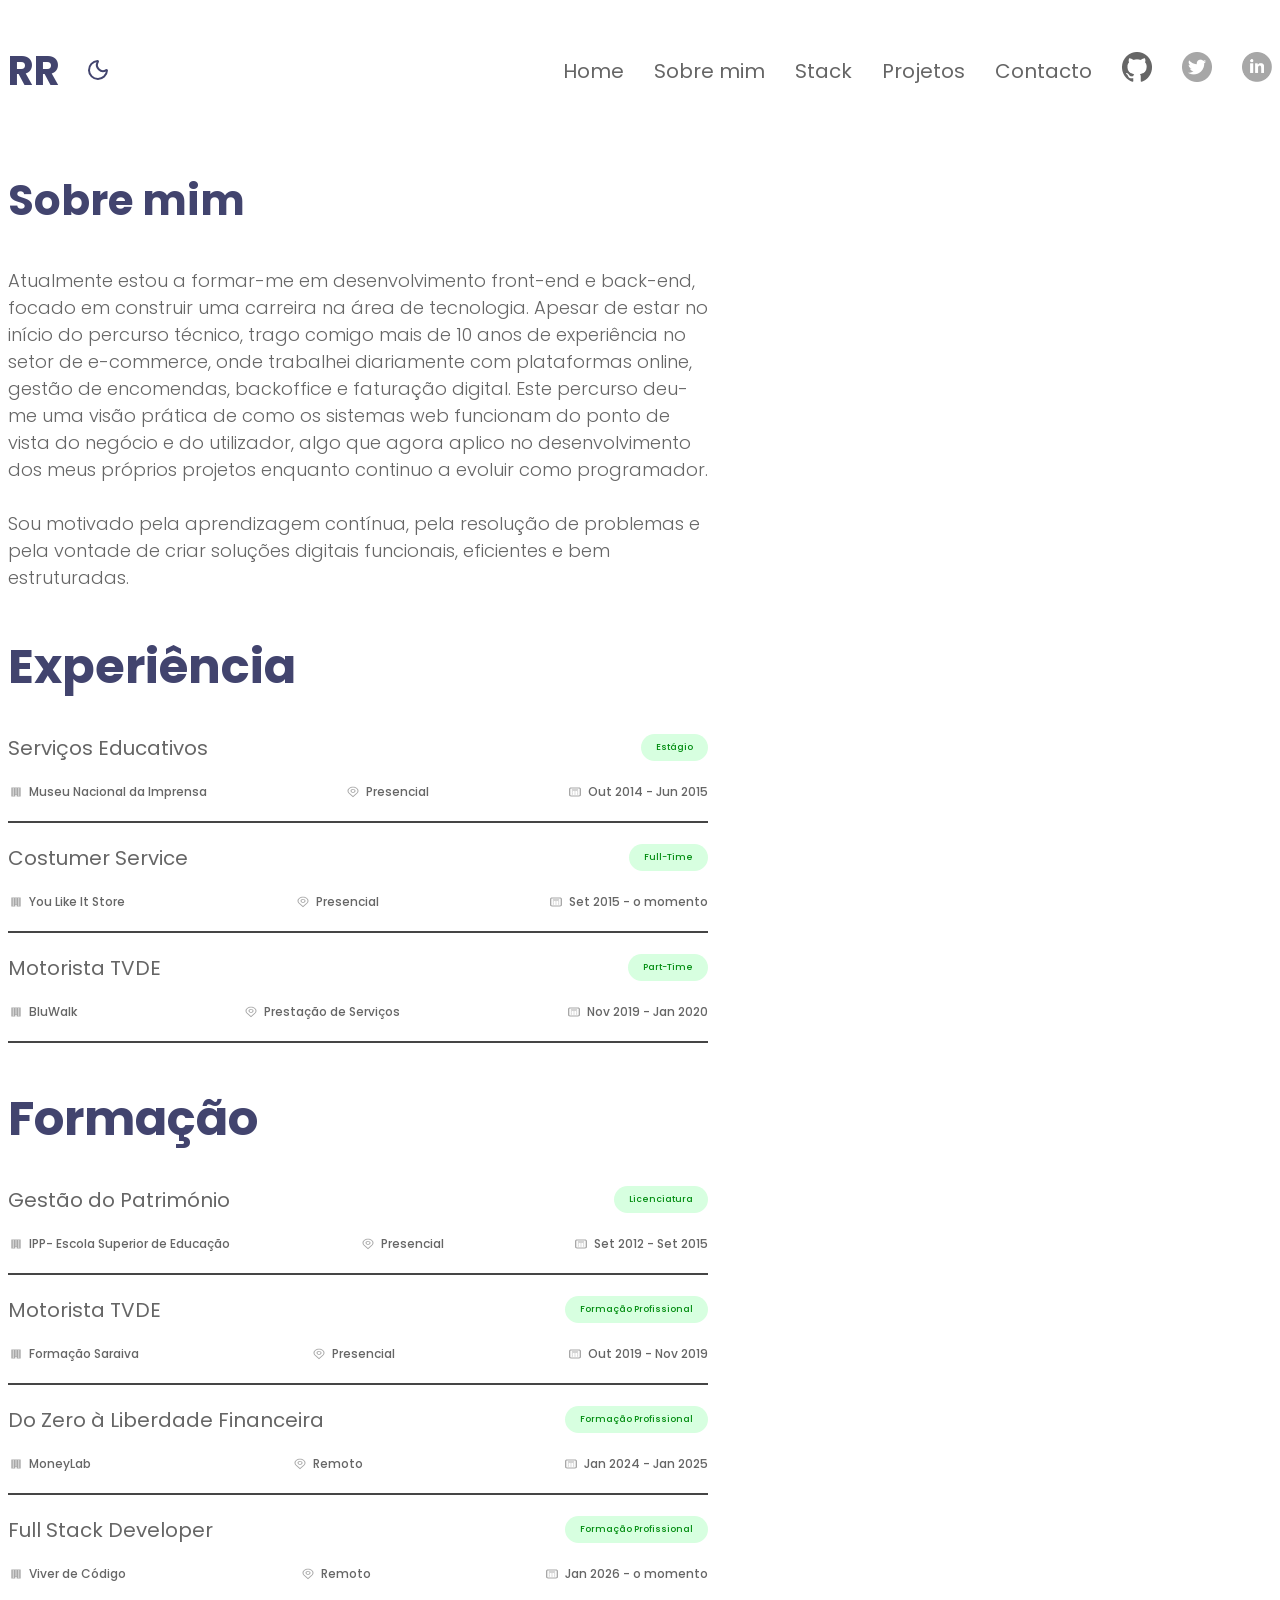
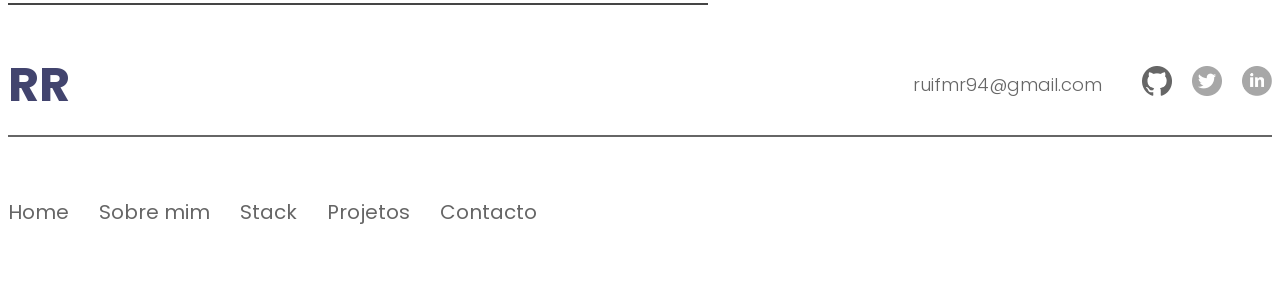
==== commit 8b8d9e5a: "feat(starterMobile): inicialização do workflow mobile first" ====
--- a/src/about.html
+++ b/src/about.html
@@ -9,6 +9,7 @@
             href="https://fonts.googleapis.com/css2?family=Poppins:ital,wght@0,100;0,200;0,300;0,400;0,500;0,600;0,700;0,800;0,900;1,100;1,200;1,300;1,400;1,500;1,600;1,700;1,800;1,900&family=Roboto:ital,wght@0,100..900;1,100..900&display=swap" 
             rel="stylesheet">
         <link rel="stylesheet" href="css/main.css"/>
+        <meta name="viewport" content="width=device-width, initial-scale=1.0"/>
     </head>
     <body class="about-page">
         <div class="container">
@@ -323,7 +324,8 @@
                     </li>
                 </ul>
             </section> 
-            <footer class="footerWrapper">
+        </main>
+        <footer class="footerWrapper">
                 <div class="mainFooter">
                     <div class="mainFooterColumn left">
                         <h2>RR</h2>
@@ -387,8 +389,7 @@
                 </nav>
                 </div>
 
-            </footer>
-        </main>
+        </footer>
         </div>
         <script src="js/main.js"></script>
     </body>
--- a/src/css/main.css
+++ b/src/css/main.css
@@ -70,7 +70,15 @@
   margin: 200px 0;
 }
 
+
+/*MOBILE*/
 .primaryHeader {
+  position: relative;
+}
+
+/*DESKTOP*/
+@media (min-width: 769px) {
+  .primaryHeader {
   display: flex;
   justify-content: space-between;
   align-items: center;
@@ -121,7 +129,8 @@
 }
 
 .container {
-  width: 1280px;
+  width: 100%;
+  max-width: 1280px;
   margin: 0 auto;
 }
 
@@ -135,7 +144,8 @@
   display: flex;
   justify-content: space-between;
   align-items: center;
-  width: 1200;
+  width: 100%;
+  max-width: 1200px;
   margin-left: auto;
   margin-right: auto;
 }
@@ -483,3 +493,4 @@
   font-size: 5.8rem;
   font-weight: var(--fontWeightBold);
 }
+}
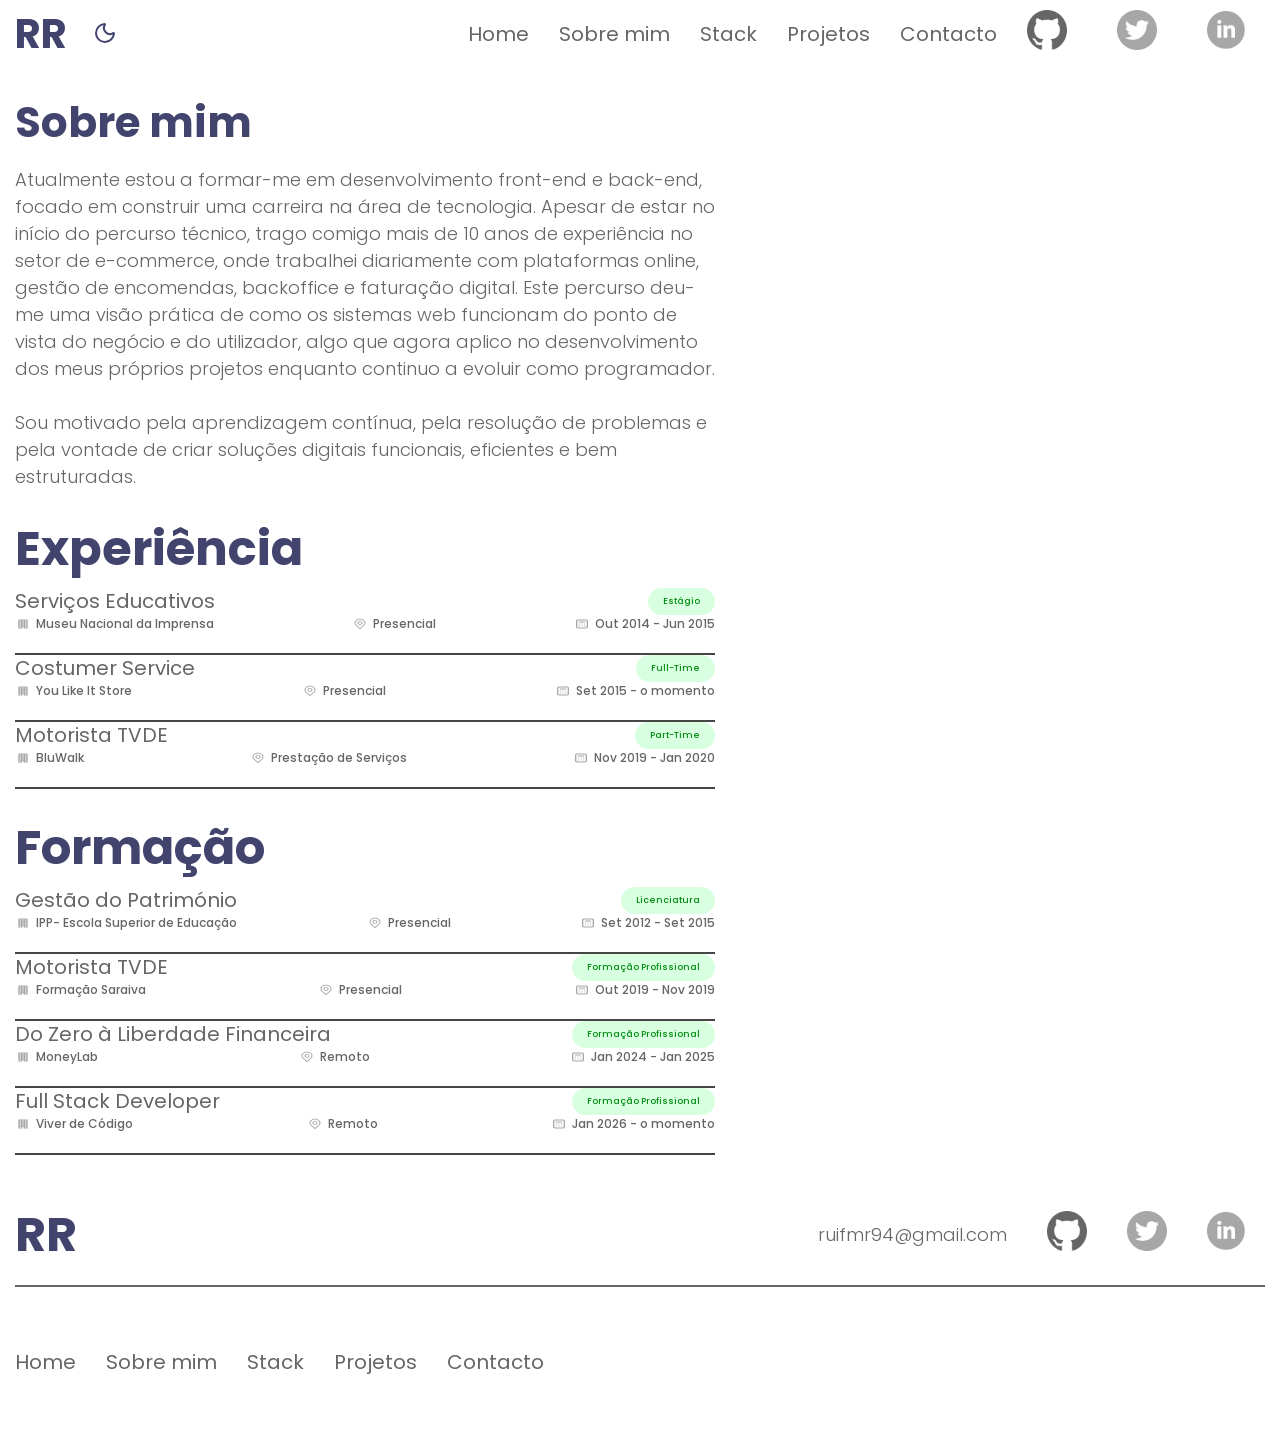
==== commit b72c14a9: "Merge pull request #4 from ruiribeiroo/FeatSectionStackMobile Feat section stack mobile" ====
--- a/src/about.html
+++ b/src/about.html
@@ -324,8 +324,7 @@
                     </li>
                 </ul>
             </section> 
-        </main>
-        <footer class="footerWrapper">
+            <footer class="footerWrapper">
                 <div class="mainFooter">
                     <div class="mainFooterColumn left">
                         <h2>RR</h2>
@@ -389,7 +388,8 @@
                 </nav>
                 </div>
 
-        </footer>
+            </footer>
+        </main>
         </div>
         <script src="js/main.js"></script>
     </body>
--- a/src/css/main.css
+++ b/src/css/main.css
@@ -13,6 +13,7 @@
 body {
   background-color: var(--background);
   color: #fff;
+  margin: 0;
 }
 
 /*
@@ -20,6 +21,13 @@
 * TIPOGRAFIA
 *
 */
+h1,
+h2,
+h3,
+h4 {
+  margin: 0;
+  line-height: 1.2;
+}
 
 h1,
 h2 {
@@ -33,13 +41,13 @@
 
 h2 {
   color: var(--colorH2);
-  font-size: 4.8rem;
+  font-size: 2.4rem;
 }
 
 h3 {
   color: var(--colorH3);
   font-weight: var(--fontWeightRegular);
-  font-size: 3.2rem;
+  font-size: 2rem;
 }
 
 h4 {
@@ -67,21 +75,13 @@
 }
 
 section{
-  margin: 200px 0;
+  margin: 100px 0;
 }
 
 
 /*MOBILE*/
-.primaryHeader {
-  position: relative;
-}
-
-/*DESKTOP*/
-@media (min-width: 769px) {
-  .primaryHeader {
-  display: flex;
-  justify-content: space-between;
-  align-items: center;
+.primaryHeader .columnRight nav{
+  display: none;
 }
 
 .primaryHeader .columnLeft {
@@ -102,41 +102,30 @@
     stroke: var(--colorText);
 }
 
-.primaryHeader .columnRight {
-  width: 80%;
-}
-
 .primaryHeader .columnLeft h2 {
   font-size: 4rem;
   font-weight: var(--fontWeightBold);
 }
 
-.primaryHeader .columnRight nav ul {
-  display: flex;
-  justify-content: flex-end;
-  align-items: center;
-  gap: 30px;
-}
-
-.primaryHeader .columnRight nav ul li a {
-  font-size: 2rem;
-  color: var(--colorPrimaryMenu);
-  text-decoration: none;
-}
-
-.primaryHeader .columnRight nav ul {
-  list-style: none;
-}
-
-.container {
-  width: 100%;
-  max-width: 1280px;
-  margin: 0 auto;
-}
-
-/*
-*
-* SECTION BANNER
+.primaryHeader {
+  display: flex;
+  justify-content: space-between;
+  align-items: center;
+}
+
+.primaryHeader .columnRight .btnOpenMenuMobile {
+  background-color: transparent;
+  border: none;
+  cursor: pointer;
+}
+
+.primaryHeader .columnRight .btnOpenMenuMobile svg path {
+  stroke: var(--colorbtnOpenMenuMobile);
+}
+
+/*
+*
+* SECTION BANNER MOBILE
 *
 */
 
@@ -148,11 +137,17 @@
   max-width: 1200px;
   margin-left: auto;
   margin-right: auto;
-}
+  gap: 30px;
+}
+
+.sectionBanner .columnLeft {
+  min-width: 50%;
+}
+
 
 .sectionBanner .columnLeft h1{
-  font-size: 5.8rem;
-  line-height: 7rem;
+  font-size: clamp(2rem, 5vw, 5.8rem);
+  line-height: clamp(2.5rem, 5vw, 6.5rem);
 }
 
 .sectionBanner .columnLeft h1 span{
@@ -162,8 +157,8 @@
 }
 
 .sectionBanner .columnRight img{
-  width: calc(100% - 20px);
-  height: calc(100% - 20px);
+  width: calc(100% - 10px);
+  height: calc(100% - 10px);
   border-radius: 100%;
 }
 
@@ -174,8 +169,11 @@
   display: flex;
   justify-content: center;
   align-items: center;
-  width: 349px;
-  height: 349px;
+  max-width: 349px;
+  max-height: 349px;
+  width: 100%;
+  height: 100%;
+  aspect-ratio: 1 / 1;
 }
 
 .sectionBanner .columnRight::before{
@@ -190,15 +188,15 @@
   transform: rotate(-90deg);
 }
 
-
-/*
-*
-* SECTION STACK
-*
-*/
+.container {
+  width: calc(100% - 30px);
+  max-width: 1280px;
+  margin: 0 auto;
+  padding: 0 15px;
+}
 
 .sectionStack header{
-  text-align: center;
+  text-align: left;
 }
 
 .sectionStack header h2{
@@ -213,12 +211,116 @@
   display: flex;
   justify-content: space-around;
   align-items: flex-start;
-  column-gap: 100px;
+  column-gap: 50px;
   row-gap: 70px;
   flex-wrap: wrap;
   margin-top: 100px;
-  
+  margin: 50px auto 0 auto;
+}
+
+.sectionStack .stackImagesContainer img {
+  width: 60px;
+} 
+
+/*DESKTOP*/
+@media (min-width: 769px) {
+
+/*
+*
+* TIPOGRAFIA DESKTOP
+*
+*/
+
+h1 {
+  font-size: 5.8rem;
+}
+
+h2 {
+  font-size: 4.8rem;
+}
+
+h3 {
+  font-size: 3.2rem;
+}
+
+h4 {
+  font-size: 2.8rem;
+}
+
+p {
+  font-size: 1.8rem;
+}
+
+small{
+  font-size: 1.4rem;
+}
+
+strong{
+  font-size: 1.6rem;
+}
+  section{
+  margin: 200px 0;
+}
+
+.primaryHeader .columnRight .btnOpenMenuMobile {
+  display: none;
+}
+
+.primaryHeader .columnRight {
+  width: 80%;
+}
+
+.primaryHeader .columnRight nav {
+  display: flex;
+  justify-content: flex-end;  
+  align-items: flex-start;
+}
+.primaryHeader .columnRight nav ul {
+  display: flex;
+  justify-content: flex-end;
+  align-items: center;
+  gap: 30px;
+}
+
+.primaryHeader .columnRight nav ul li a {
+  font-size: 2rem;
+  color: var(--colorPrimaryMenu);
+  text-decoration: none;
+}
+
+.primaryHeader .columnRight nav ul {
+  list-style: none;
+}
+
+/*
+*
+* SECTION BANNER DESKTOP
+*
+*/
+
+ img{
+  width: calc(100% - 20px);
+  height: calc(100% - 20px);
+}
+
+
+/*
+*
+* SECTION STACK DESKTOP
+*
+*/
+
+.sectionStack header{
+  text-align: center;
+}
+
+.sectionStack .stackImagesContainer{
+  column-gap: 100px;
   margin: 100px auto 0 auto;
+}
+
+.sectionStack .stackImagesContainer img {
+  width: 120px;
 }
 
 .imageLight, 
@@ -493,4 +595,280 @@
   font-size: 5.8rem;
   font-weight: var(--fontWeightBold);
 }
+}
+
+
+
+
+.imageLight, 
+.imageDark{
+  display: none;
+}
+
+html[data-theme="light"] .imageLight{
+  display: inline-block !important;
+}
+
+html[data-theme="dark"] .imageDark{
+  display: inline-block !important;
+}
+
+
+/*
+*
+* SECTION PROJECTS
+*
+*/
+
+.sectionProjects header{
+  text-align: center;
+}
+
+.sectionProjects header h2{
+  margin-bottom: 10px;
+}
+
+.sectionProjects header h3{
+  margin-top: 0;
+}
+
+.sectionProjects .projectsContainer{
+  display: flex;
+  justify-content: flex-start;
+  align-items: flex-start;
+  column-gap: 40px;
+  row-gap: 60px;
+  flex-wrap: wrap;
+  margin-top: 100px;
+}
+
+.projectBox{
+  max-width: 375px;
+  width: 100%;
+  border-radius: 20px;
+  overflow: hidden;
+  box-shadow: rgba(000, 000, 000, 0.2) 0px 8px 24px;
+  background-color: var(--backgroundProjectBox);
+}
+ 
+.projectContent {
+  padding: 30px;
+}
+
+.projectContent h4{
+  margin: 0;
+  line-height: 2.8rem;
+}
+
+.projectActions{
+  display: flex;
+  justify-content: space-between;
+  align-items: center;
+  width: 100%;
+  margin-top: 20px;
+}
+
+.projectActions .linkWithIcon{
+  display: flex;
+  align-items: center;
+  gap: 10px;
+}
+
+.projectActions .linkWithIcon a{
+  color: var(--colorAnchor);
+  text-decoration: underline;
+  font-size: 1.6rem;
+}
+
+.projectActions .linkWithIcon:first-child svg path{
+  stroke: var(--colorAnchor);
+}
+
+.projectActions .linkWithIcon:last-child svg path{
+  fill: var(--colorAnchor);
+}
+
+/*
+footerWrapper
+mainFooter
+mainFooterColumn*/
+
+/*
+*
+* FOOTER
+*
+*/
+
+.footerWrapper .mainFooter{
+  display: flex;
+  justify-content: space-between;
+  align-items: center;
+  border-bottom: 2px solid var(--grey03);
+  height: 100px;
+}
+
+.footerWrapper .mainFooter .mainFooterColumn{
+  display: flex;
+  align-items: center;
+}
+
+.footerWrapper .mainFooter .mainFooterColumn.left{
+  justify-content: flex-start;
+}
+
+.footerWrapper .mainFooter .mainFooterColumn.right{
+  justify-content: flex-end;
+}
+
+
+/*
+*
+* MAIN FOOTER
+*
+*/
+
+.mainFooterColumn.right ul{
+  list-style: none;
+  display: flex;
+  justify-content: center;
+  align-items: center;
+  gap: 20px;
+}
+
+.mainFooterColumn.right a {
+  color: var(--colorP);
+  font-weight: var(--fontWeightLight);
+  font-size: 1.8rem;
+  text-decoration: none;
+}
+
+
+/*
+*
+* MINI FOOTER
+*
+*/
+
+.miniFooter{
+  padding: 60px 0;
+}
+
+.miniFooter nav ul {
+  display: flex;
+  justify-content: flex-start;
+  align-items: center;
+  gap: 30px;
+  padding-left: 0;
+  margin-top: 0;
+}
+
+.miniFooter nav ul li a {
+  font-size: 2rem;
+  color: var(--colorPrimaryMenu);
+  text-decoration: none;
+}
+
+.miniFooter nav ul {
+  list-style: none;
+}
+
+/*
+*
+*PAGES
+*
+*/
+
+.about-page section{
+  width: 100%;
+  max-width: 700px;
+  margin: 30px 0;
+}
+
+.about-page section header h2{
+  margin-bottom: 10px;
+}
+
+.about-page section.sectionAbout h1{
+  font-size: 4.2rem;
+}
+
+/*expList
+expListitem
+expFirstLine
+expSecondLine*/
+
+.about-page .expList {
+  color: var(--colorP);
+  list-style: none;
+  padding-left: 0;
+  margin: 0;
+}
+
+.about-page .expList .expListItem {
+  padding-bottom: 20px;
+  border-bottom: 2px solid var(--colorBorder);
+}
+
+.about-page .expList .expFirstLine {
+  display: flex;
+  justify-content: space-between;
+  align-items: center;
+}
+
+.about-page .expList .expFirstLine h3{
+  font-size: 2rem;
+  font-family: var(--fontWeightRegular);
+}
+
+.about-page .expBadge{
+  background-color: var(--green02);
+  color: var(--green01);
+  padding: 7px 15px;
+  border-radius: 100px;
+  cursor: default;
+  font-size: 0.9rem;
+  font-weight: var(--fontWeightMedium);
+}
+
+.about-page .expList .expSecondLine{
+  display: flex;
+  justify-content: space-between;
+  align-items: center;
+}
+
+.about-page .expList .expSecondLine > div{
+  display: flex;
+  align-items: center;
+  gap: 5px;
+}
+
+.about-page .expList .expSecondLine{
+  font-size: 1.2rem;
+  font-weight: var(--fontWeightMedium);
+  color: var(--colorP);
+}
+
+.stack-page .sectionStack header{
+  text-align: left;
+}
+
+.projects-page .sectionProjects header{
+  text-align: left;
+}
+
+.contact-page .sectionContact{
+  margin: 200px 0;
+  text-align: center;
+}
+
+.contact-page .sectionContact h1{
+  margin-bottom:  0;
+}
+
+.contact-page .sectionContact .contentEmail {
+  background: var(--primaryGradient);
+  background-clip: text;
+  -webkit-text-fill-color: transparent;
+  font-size: 5.8rem;
+  font-weight: var(--fontWeightBold);
 }
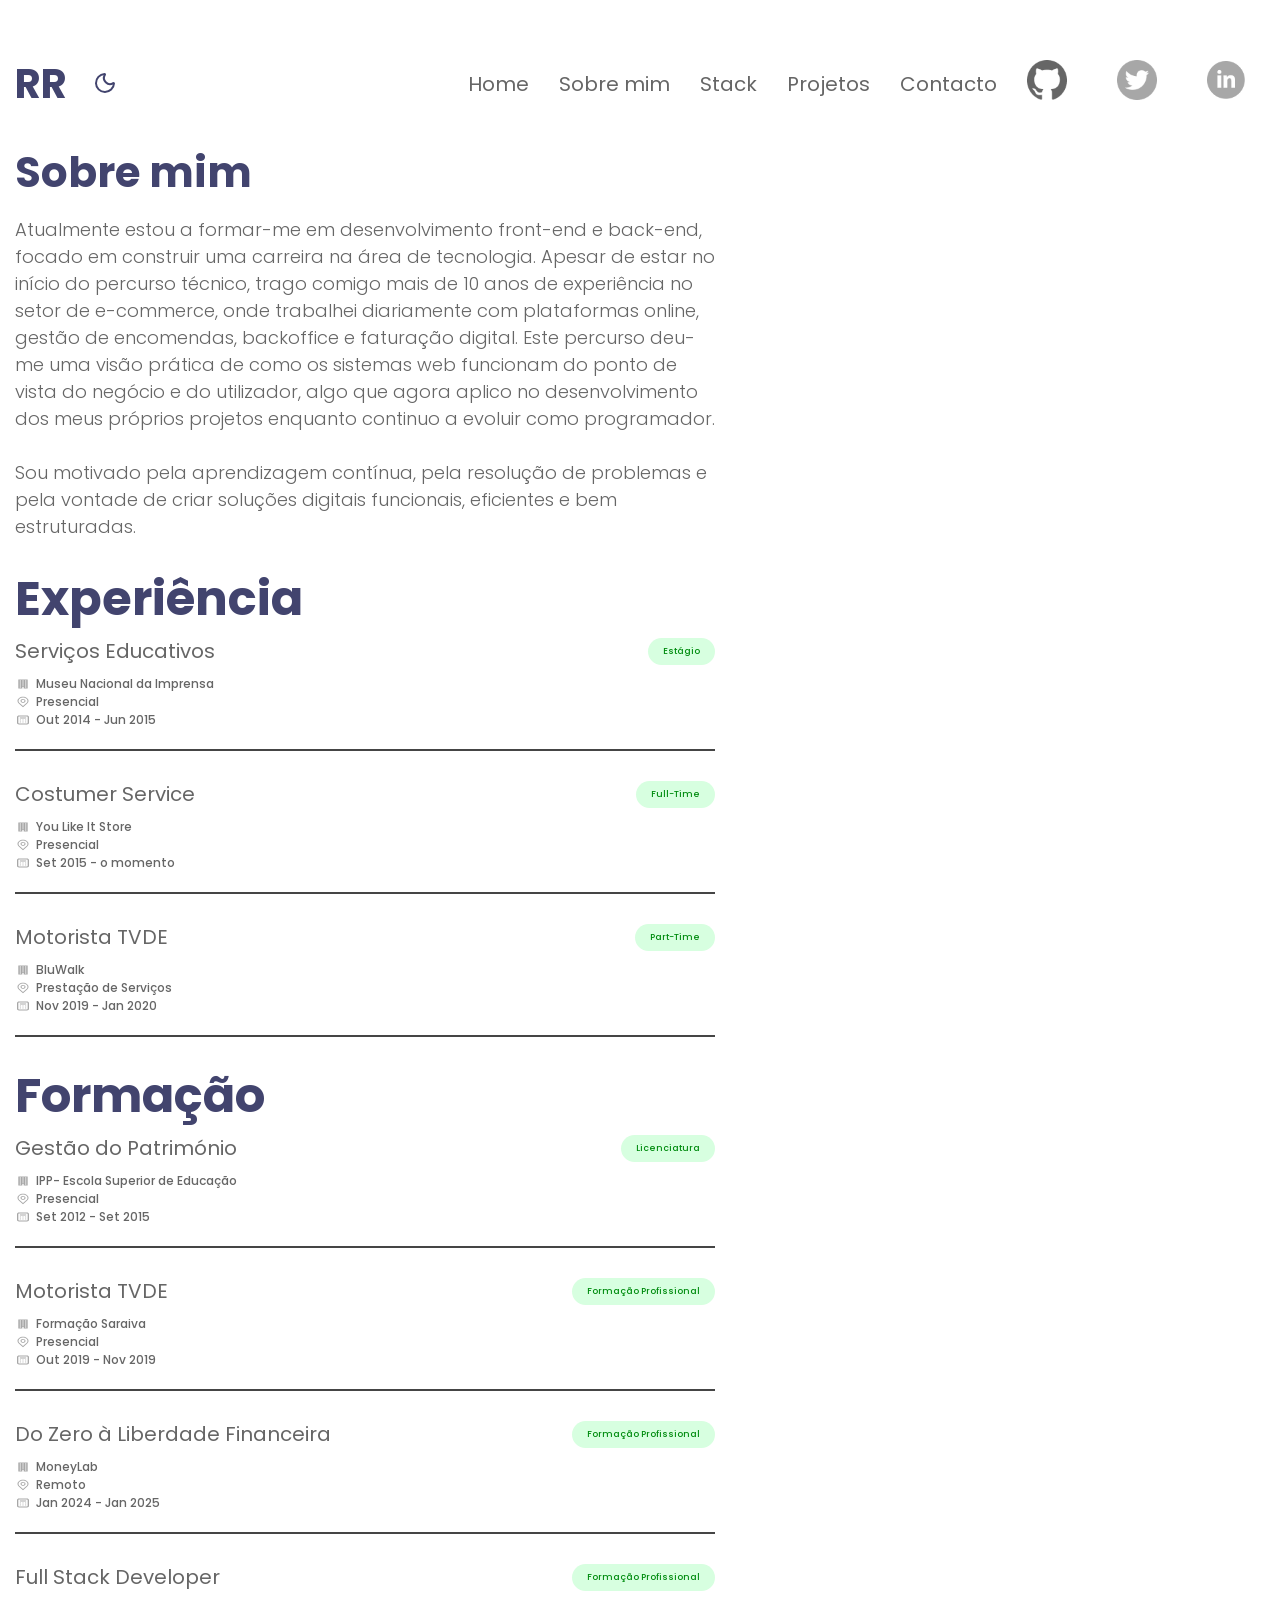
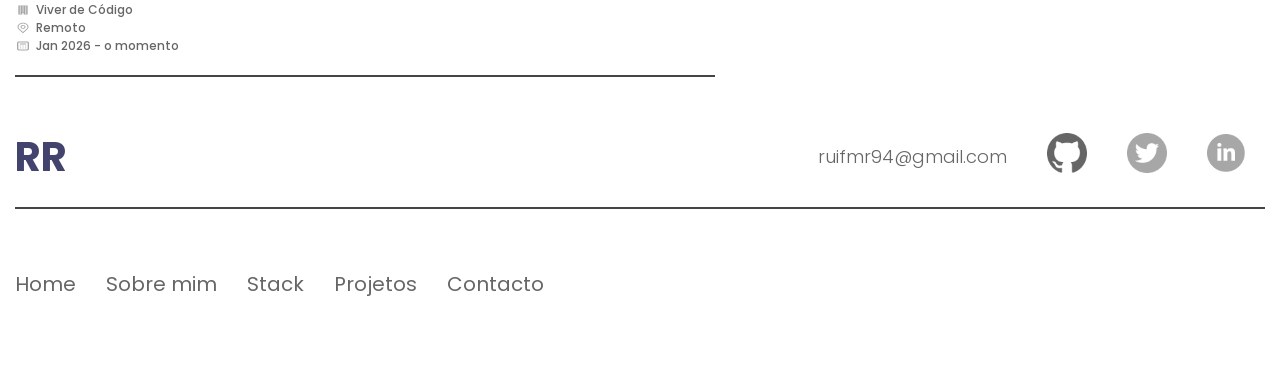
==== commit 19961dd2: "feat(About/Contact/Projects/Stack): add menu mobile, some mobile changes" ====
--- a/src/about.html
+++ b/src/about.html
@@ -1,33 +1,29 @@
 <!DOCTYPE html>
 <html lang="pt" data-theme="light">
-    <head>
-        <title>Hello World</title>
-        <meta charset="UTF-8" />
-        <link rel="preconnect" href="https://fonts.googleapis.com">
-        <link rel="preconnect" href="https://fonts.gstatic.com" crossorigin>
-        <link 
-            href="https://fonts.googleapis.com/css2?family=Poppins:ital,wght@0,100;0,200;0,300;0,400;0,500;0,600;0,700;0,800;0,900;1,100;1,200;1,300;1,400;1,500;1,600;1,700;1,800;1,900&family=Roboto:ital,wght@0,100..900;1,100..900&display=swap" 
-            rel="stylesheet">
-        <link rel="stylesheet" href="css/main.css"/>
-        <meta name="viewport" content="width=device-width, initial-scale=1.0"/>
-    </head>
-    <body class="about-page">
-        <div class="container">
-            <header class="primaryHeader">
+
+<head>
+    <title>Hello World</title>
+    <meta charset="UTF-8" />
+    <link rel="preconnect" href="https://fonts.googleapis.com">
+    <link rel="preconnect" href="https://fonts.gstatic.com" crossorigin>
+    <link
+        href="https://fonts.googleapis.com/css2?family=Poppins:ital,wght@0,100;0,200;0,300;0,400;0,500;0,600;0,700;0,800;0,900;1,100;1,200;1,300;1,400;1,500;1,600;1,700;1,800;1,900&family=Roboto:ital,wght@0,100..900;1,100..900&display=swap"
+        rel="stylesheet">
+    <link rel="stylesheet" href="css/main.css" />
+    <meta name="viewport" content="width=device-width, initial-scale=1.0" />
+</head>
+
+<body class="about-page">
+    <div class="container">
+        <header class="primaryHeader">
             <div class="columnLeft">
-                <h2>RR</h2>
+                <a href="index.html">RR</a>
                 <button id="toggleDarkMode" onclick="toggleDarkMode()">
-                    <svg xmlns="http://www.w3.org/2000/svg" 
-                    width="24" 
-                    height="24" 
-                    viewBox="0 0 24 24" 
-                    fill="none" 
-                    stroke="currentColor" 
-                    stroke-width="2" 
-                    stroke-linecap="round" 
-                    stroke-linejoin="round" 
-                    class="lucide lucide-moon-icon lucide-moon">
-                    <path d="M20.985 12.486a9 9 0 1 1-9.473-9.472c.405-.022.617.46.402.803a6 6 0 0 0 8.268 8.268c.344-.215.825-.004.803.401"/>
+                    <svg xmlns="http://www.w3.org/2000/svg" width="24" height="24" viewBox="0 0 24 24" fill="none"
+                        stroke="currentColor" stroke-width="2" stroke-linecap="round" stroke-linejoin="round"
+                        class="lucide lucide-moon-icon lucide-moon">
+                        <path
+                            d="M20.985 12.486a9 9 0 1 1-9.473-9.472c.405-.022.617.46.402.803a6 6 0 0 0 8.268 8.268c.344-.215.825-.004.803.401" />
                     </svg>
                 </button>
             </div>
@@ -50,34 +46,106 @@
                             <a href="contact.html">Contacto</a>
                         </li>
                         <li>
-                            <a href="https://github.com/FilipeCovas" target="_blank">
-                                <img 
-                                src="assets/images/logos_github.png" 
-                                alt="icon github" 
-                                width="30" 
-                                height="30"/>
-                            </a>    
+                            <a href="https://github.com/ruiribeiroo" target="_blank">
+                                <img src="assets/images/logos_github.png" alt="icon github" width="30" height="30" />
+                            </a>
                         </li>
                         <li>
                             <a href="https://x.com/ruiribeirooo" target="_blank">
-                                <img 
-                                src="assets/images/icon-twitter.png" 
-                                alt="icon twitter" 
-                                width="30" 
-                                height="30"/>
+                                <img src="assets/images/icon-twitter.png" alt="icon twitter" width="30" height="30" />
                             </a>
                         </li>
                         <li>
                             <a href="https://www.linkedin.com/in/rui-ribeiro-93a347181/" target="_blank">
-                                <img 
-                                src="assets/images/icon-linkedin.png" 
-                                alt="icon linkedin" 
-                                width="30" 
-                                height="30"/>
+                                <img src="assets/images/icon-linkedin.png" alt="icon linkedin" width="30" height="30" />
                             </a>
                         </li>
                     </ul>
                 </nav>
+                <div class="menuMobileWrapper">
+                    <button onclick="openMenuMobile()" class="btnOpenMenuMobile">
+                        <svg width="32" height="32" viewBox="0 0 32 32" fill="none" xmlns="http://www.w3.org/2000/svg">
+                            <path d="M5.33337 6.66667H26.6667" stroke="white" stroke-width="4" stroke-linecap="round"
+                                stroke-linejoin="round" />
+                            <path d="M5.33337 16H26.6667" stroke="white" stroke-width="4" stroke-linecap="round"
+                                stroke-linejoin="round" />
+                            <path d="M5.33337 25.3333H26.6667" stroke="white" stroke-width="4" stroke-linecap="round"
+                                stroke-linejoin="round" />
+                        </svg>
+                    </button>
+                    <div class="drawerMenu">
+                        <div>
+                            <button onclick="closeMenuMobile()" class="btnCloseMenuMobile">
+                                <svg width="37" height="37" viewBox="0 0 37 37" fill="none"
+                                    xmlns="http://www.w3.org/2000/svg">
+                                    <path
+                                        d="M29.2917 4.625H7.70833C6.00546 4.625 4.625 6.00546 4.625 7.70833V29.2917C4.625 30.9945 6.00546 32.375 7.70833 32.375H29.2917C30.9945 32.375 32.375 30.9945 32.375 29.2917V7.70833C32.375 6.00546 30.9945 4.625 29.2917 4.625Z"
+                                        stroke="#42446E" stroke-width="3" stroke-linecap="round"
+                                        stroke-linejoin="round" />
+                                    <path d="M23.125 4.625V32.375" stroke="#42446E" stroke-width="3"
+                                        stroke-linecap="round" stroke-linejoin="round" />
+                                    <path d="M12.3334 13.875L16.9584 18.5L12.3334 23.125" stroke="#42446E"
+                                        stroke-width="3" stroke-linecap="round" stroke-linejoin="round" />
+                                </svg>
+                            </button>
+                            <nav>
+                                <ul>
+                                    <li>
+                                        <a href="index.html">Home</a>
+                                    </li>
+                                    <li>
+                                        <a href="about.html">Sobre mim</a>
+                                    </li>
+                                    <li>
+                                        <a href="stack.html">Stack</a>
+                                    </li>
+                                    <li>
+                                        <a href="projects.html">Projetos</a>
+                                    </li>
+                                    <li>
+                                        <a href="contact.html">Contacto</a>
+                                    </li>
+                                </ul>
+                            </nav>
+                        </div>
+                        <div class="footerWrapper">
+                            <div class="mainFooter">
+                                <div class="mainFooterColumn left">
+                                    <h2>RR</h2>
+                                </div>
+                                <div class="mainFooterColumn right">
+                                    <div>
+                                        <a href="mailto:">ruifmr94@gmail.com</a>
+                                    </div>
+                                    <div>
+                                        <ul>
+                                            <li>
+                                                <a href="https://github.com/FilipeCovas" target="_blank">
+                                                    <img src="assets/images/logos_github.png" alt="icon github"
+                                                        width="30" height="30" />
+                                                </a>
+                                            </li>
+                                            <li>
+                                                <a href="https://x.com/ruiribeirooo" target="_blank">
+                                                    <img src="assets/images/icon-twitter.png" alt="icon twitter"
+                                                        width="30" height="30" />
+                                                </a>
+                                            </li>
+                                            <li>
+                                                <a href="https://www.linkedin.com/in/rui-ribeiro-93a347181/"
+                                                    target="_blank">
+                                                    <img src="assets/images/icon-linkedin.png" alt="icon linkedin"
+                                                        width="30" height="30" />
+                                                </a>
+                                            </li>
+                                        </ul>
+                                    </div>
+                                </div>
+                            </div>
+                            </footer>
+                        </div>
+                    </div>
+                </div>
             </div>
         </header>
         <main>
@@ -86,14 +154,20 @@
                     <!--CONTEÚDO-->
                     <h1>Sobre mim</h1>
                 </header>
-            <p>
-                Atualmente estou a formar-me em desenvolvimento front-end e back-end, focado em construir uma carreira na área de tecnologia. 
-                Apesar de estar no início do percurso técnico, trago comigo mais de 10 anos de experiência no setor de e-commerce, onde trabalhei diariamente com plataformas online, gestão de encomendas, backoffice e faturação digital. 
-                Este percurso deu-me uma visão prática de como os sistemas web funcionam do ponto de vista do negócio e do utilizador, algo que agora aplico no desenvolvimento dos meus próprios projetos enquanto continuo a evoluir como programador.
-                <br/> <br/>
-                Sou motivado pela aprendizagem contínua, pela resolução de problemas e pela vontade de criar soluções digitais funcionais, eficientes e bem estruturadas.
-            </p>
-            </section> 
+                <p>
+                    Atualmente estou a formar-me em desenvolvimento front-end e back-end, focado em construir uma
+                    carreira na área de tecnologia.
+                    Apesar de estar no início do percurso técnico, trago comigo mais de 10 anos de experiência no setor
+                    de e-commerce, onde trabalhei diariamente com plataformas online, gestão de encomendas, backoffice e
+                    faturação digital.
+                    Este percurso deu-me uma visão prática de como os sistemas web funcionam do ponto de vista do
+                    negócio e do utilizador, algo que agora aplico no desenvolvimento dos meus próprios projetos
+                    enquanto continuo a evoluir como programador.
+                    <br /> <br />
+                    Sou motivado pela aprendizagem contínua, pela resolução de problemas e pela vontade de criar
+                    soluções digitais funcionais, eficientes e bem estruturadas.
+                </p>
+            </section>
             <section>
                 <header>
                     <!--CONTEÚDO-->
@@ -109,26 +183,35 @@
                         </div>
                         <div class="expSecondLine">
                             <div>
-                                <svg width="16" 
-                                height="12" 
-                                viewBox="0 0 16 12" 
-                                fill="none" 
-                                xmlns="http://www.w3.org/2000/svg">
-                                <path d="M3.33331 1.5V10.5H7.33331V8.75H8.66665V10.5H12.6666V1.5H3.33331ZM4.66665 2.5H5.99998V3.5H4.66665V2.5ZM7.33331 2.5H8.66665V3.5H7.33331V2.5ZM9.99998 2.5H11.3333V3.5H9.99998V2.5ZM4.66665 4.5H5.99998V5.5H4.66665V4.5ZM7.33331 4.5H8.66665V5.5H7.33331V4.5ZM9.99998 4.5H11.3333V5.5H9.99998V4.5ZM4.66665 6.5H5.99998V7.5H4.66665V6.5ZM7.33331 6.5H8.66665V7.5H7.33331V6.5ZM9.99998 6.5H11.3333V7.5H9.99998V6.5ZM4.66665 8.5H5.99998V9.5H4.66665V8.5ZM9.99998 8.5H11.3333V9.5H9.99998V8.5Z" fill="#A7A7A7"></path>
+                                <svg width="16" height="12" viewBox="0 0 16 12" fill="none"
+                                    xmlns="http://www.w3.org/2000/svg">
+                                    <path
+                                        d="M3.33331 1.5V10.5H7.33331V8.75H8.66665V10.5H12.6666V1.5H3.33331ZM4.66665 2.5H5.99998V3.5H4.66665V2.5ZM7.33331 2.5H8.66665V3.5H7.33331V2.5ZM9.99998 2.5H11.3333V3.5H9.99998V2.5ZM4.66665 4.5H5.99998V5.5H4.66665V4.5ZM7.33331 4.5H8.66665V5.5H7.33331V4.5ZM9.99998 4.5H11.3333V5.5H9.99998V4.5ZM4.66665 6.5H5.99998V7.5H4.66665V6.5ZM7.33331 6.5H8.66665V7.5H7.33331V6.5ZM9.99998 6.5H11.3333V7.5H9.99998V6.5ZM4.66665 8.5H5.99998V9.5H4.66665V8.5ZM9.99998 8.5H11.3333V9.5H9.99998V8.5Z"
+                                        fill="#A7A7A7"></path>
                                 </svg>
                                 Museu Nacional da Imprensa
                             </div>
                             <div>
-                                <svg width="16" height="12" viewBox="0 0 16 12" fill="none" xmlns="http://www.w3.org/2000/svg">
-                                <path d="M8 6.75C7.50555 6.75 7.0222 6.64003 6.61108 6.43401C6.19995 6.22798 5.87952 5.93514 5.6903 5.59253C5.50108 5.24992 5.45157 4.87292 5.54804 4.50921C5.6445 4.14549 5.8826 3.8114 6.23223 3.54918C6.58187 3.28695 7.02732 3.10838 7.51228 3.03603C7.99723 2.96368 8.4999 3.00081 8.95671 3.14273C9.41353 3.28464 9.80397 3.52496 10.0787 3.83331C10.3534 4.14165 10.5 4.50416 10.5 4.875C10.4992 5.3721 10.2356 5.84867 9.76689 6.20017C9.29822 6.55167 8.6628 6.74941 8 6.75ZM8 3.75C7.70333 3.75 7.41332 3.81598 7.16665 3.9396C6.91997 4.06321 6.72771 4.23892 6.61418 4.44448C6.50065 4.65005 6.47095 4.87625 6.52882 5.09448C6.5867 5.31271 6.72956 5.51316 6.93934 5.6705C7.14912 5.82783 7.41639 5.93498 7.70737 5.97838C7.99834 6.02179 8.29994 5.99951 8.57403 5.91437C8.84812 5.82922 9.08238 5.68502 9.24721 5.50002C9.41203 5.31501 9.5 5.09751 9.5 4.875C9.4996 4.57672 9.34144 4.29075 9.06022 4.07983C8.779 3.86892 8.3977 3.7503 8 3.75Z" fill="#A7A7A7"></path>
-                                <path d="M8.00001 11.25L3.78201 7.51912C3.7234 7.4631 3.66539 7.40673 3.60801 7.35C2.8875 6.63817 2.49826 5.76871 2.50001 4.875C2.50001 3.78098 3.07947 2.73177 4.11092 1.95818C5.14237 1.1846 6.54132 0.75 8.00001 0.75C9.4587 0.75 10.8576 1.1846 11.8891 1.95818C12.9205 2.73177 13.5 3.78098 13.5 4.875C13.5018 5.7683 13.1127 6.63737 12.3925 7.34888L12.392 7.35C12.392 7.35 12.242 7.49775 12.2195 7.51763L8.00001 11.25ZM4.40601 6.89813C4.40701 6.89813 4.52301 7.01362 4.54951 7.03837L8.00001 10.0905L11.455 7.03425C11.477 7.01362 11.594 6.89738 11.5945 6.897C12.1831 6.31542 12.5012 5.60514 12.5 4.875C12.5 3.97989 12.0259 3.12145 11.182 2.48851C10.3381 1.85558 9.19348 1.5 8.00001 1.5C6.80653 1.5 5.66194 1.85558 4.81803 2.48851C3.97411 3.12145 3.50001 3.97989 3.50001 4.875C3.49896 5.60559 3.81739 6.31628 4.40651 6.89813H4.40601Z" fill="#A7A7A7"></path>
+                                <svg width="16" height="12" viewBox="0 0 16 12" fill="none"
+                                    xmlns="http://www.w3.org/2000/svg">
+                                    <path
+                                        d="M8 6.75C7.50555 6.75 7.0222 6.64003 6.61108 6.43401C6.19995 6.22798 5.87952 5.93514 5.6903 5.59253C5.50108 5.24992 5.45157 4.87292 5.54804 4.50921C5.6445 4.14549 5.8826 3.8114 6.23223 3.54918C6.58187 3.28695 7.02732 3.10838 7.51228 3.03603C7.99723 2.96368 8.4999 3.00081 8.95671 3.14273C9.41353 3.28464 9.80397 3.52496 10.0787 3.83331C10.3534 4.14165 10.5 4.50416 10.5 4.875C10.4992 5.3721 10.2356 5.84867 9.76689 6.20017C9.29822 6.55167 8.6628 6.74941 8 6.75ZM8 3.75C7.70333 3.75 7.41332 3.81598 7.16665 3.9396C6.91997 4.06321 6.72771 4.23892 6.61418 4.44448C6.50065 4.65005 6.47095 4.87625 6.52882 5.09448C6.5867 5.31271 6.72956 5.51316 6.93934 5.6705C7.14912 5.82783 7.41639 5.93498 7.70737 5.97838C7.99834 6.02179 8.29994 5.99951 8.57403 5.91437C8.84812 5.82922 9.08238 5.68502 9.24721 5.50002C9.41203 5.31501 9.5 5.09751 9.5 4.875C9.4996 4.57672 9.34144 4.29075 9.06022 4.07983C8.779 3.86892 8.3977 3.7503 8 3.75Z"
+                                        fill="#A7A7A7"></path>
+                                    <path
+                                        d="M8.00001 11.25L3.78201 7.51912C3.7234 7.4631 3.66539 7.40673 3.60801 7.35C2.8875 6.63817 2.49826 5.76871 2.50001 4.875C2.50001 3.78098 3.07947 2.73177 4.11092 1.95818C5.14237 1.1846 6.54132 0.75 8.00001 0.75C9.4587 0.75 10.8576 1.1846 11.8891 1.95818C12.9205 2.73177 13.5 3.78098 13.5 4.875C13.5018 5.7683 13.1127 6.63737 12.3925 7.34888L12.392 7.35C12.392 7.35 12.242 7.49775 12.2195 7.51763L8.00001 11.25ZM4.40601 6.89813C4.40701 6.89813 4.52301 7.01362 4.54951 7.03837L8.00001 10.0905L11.455 7.03425C11.477 7.01362 11.594 6.89738 11.5945 6.897C12.1831 6.31542 12.5012 5.60514 12.5 4.875C12.5 3.97989 12.0259 3.12145 11.182 2.48851C10.3381 1.85558 9.19348 1.5 8.00001 1.5C6.80653 1.5 5.66194 1.85558 4.81803 2.48851C3.97411 3.12145 3.50001 3.97989 3.50001 4.875C3.49896 5.60559 3.81739 6.31628 4.40651 6.89813H4.40601Z"
+                                        fill="#A7A7A7"></path>
                                 </svg>
                                 Presencial
                             </div>
                             <div>
-                                <svg width="16" height="12" viewBox="0 0 16 12" fill="none" xmlns="http://www.w3.org/2000/svg">
-                                <path d="M5.33329 6.5C5.15648 6.5 4.98691 6.44732 4.86189 6.35355C4.73686 6.25979 4.66663 6.13261 4.66663 6C4.66663 5.86739 4.73686 5.74021 4.86189 5.64645C4.98691 5.55268 5.15648 5.5 5.33329 5.5C5.5101 5.5 5.67967 5.55268 5.8047 5.64645C5.92972 5.74021 5.99996 5.86739 5.99996 6C5.99996 6.13261 5.92972 6.25979 5.8047 6.35355C5.67967 6.44732 5.5101 6.5 5.33329 6.5ZM5.33329 8.5C5.15648 8.5 4.98691 8.44732 4.86189 8.35355C4.73686 8.25979 4.66663 8.13261 4.66663 8C4.66663 7.86739 4.73686 7.74021 4.86189 7.64645C4.98691 7.55268 5.15648 7.5 5.33329 7.5C5.5101 7.5 5.67967 7.55268 5.8047 7.64645C5.92972 7.74021 5.99996 7.86739 5.99996 8C5.99996 8.13261 5.92972 8.25979 5.8047 8.35355C5.67967 8.44732 5.5101 8.5 5.33329 8.5ZM7.33329 8C7.33329 8.13261 7.40353 8.25979 7.52855 8.35355C7.65358 8.44732 7.82315 8.5 7.99996 8.5C8.17677 8.5 8.34634 8.44732 8.47136 8.35355C8.59639 8.25979 8.66663 8.13261 8.66663 8C8.66663 7.86739 8.59639 7.74021 8.47136 7.64645C8.34634 7.55268 8.17677 7.5 7.99996 7.5C7.82315 7.5 7.65358 7.55268 7.52855 7.64645C7.40353 7.74021 7.33329 7.86739 7.33329 8ZM10.6666 8.5C10.4898 8.5 10.3202 8.44732 10.1952 8.35355C10.0702 8.25979 9.99996 8.13261 9.99996 8C9.99996 7.86739 10.0702 7.74021 10.1952 7.64645C10.3202 7.55268 10.4898 7.5 10.6666 7.5C10.8434 7.5 11.013 7.55268 11.138 7.64645C11.2631 7.74021 11.3333 7.86739 11.3333 8C11.3333 8.13261 11.2631 8.25979 11.138 8.35355C11.013 8.44732 10.8434 8.5 10.6666 8.5ZM7.33329 6C7.33329 6.13261 7.40353 6.25979 7.52855 6.35355C7.65358 6.44732 7.82315 6.5 7.99996 6.5C8.17677 6.5 8.34634 6.44732 8.47136 6.35355C8.59639 6.25979 8.66663 6.13261 8.66663 6C8.66663 5.86739 8.59639 5.74021 8.47136 5.64645C8.34634 5.55268 8.17677 5.5 7.99996 5.5C7.82315 5.5 7.65358 5.55268 7.52855 5.64645C7.40353 5.74021 7.33329 5.86739 7.33329 6ZM10.6666 6.5C10.4898 6.5 10.3202 6.44732 10.1952 6.35355C10.0702 6.25979 9.99996 6.13261 9.99996 6C9.99996 5.86739 10.0702 5.74021 10.1952 5.64645C10.3202 5.55268 10.4898 5.5 10.6666 5.5C10.8434 5.5 11.013 5.55268 11.138 5.64645C11.2631 5.74021 11.3333 5.86739 11.3333 6C11.3333 6.13261 11.2631 6.25979 11.138 6.35355C11.013 6.44732 10.8434 6.5 10.6666 6.5ZM5.33329 3.5C5.15648 3.5 4.98691 3.55268 4.86189 3.64645C4.73686 3.74021 4.66663 3.86739 4.66663 4C4.66663 4.13261 4.73686 4.25979 4.86189 4.35355C4.98691 4.44732 5.15648 4.5 5.33329 4.5H10.6666C10.8434 4.5 11.013 4.44732 11.138 4.35355C11.2631 4.25979 11.3333 4.13261 11.3333 4C11.3333 3.86739 11.2631 3.74021 11.138 3.64645C11.013 3.55268 10.8434 3.5 10.6666 3.5H5.33329Z" fill="#A7A7A7"></path>
-                                <path fill-rule="evenodd" clip-rule="evenodd" d="M4 1.5C3.46957 1.5 2.96086 1.65804 2.58579 1.93934C2.21071 2.22064 2 2.60218 2 3V9C2 9.39782 2.21071 9.77936 2.58579 10.0607C2.96086 10.342 3.46957 10.5 4 10.5H12C12.5304 10.5 13.0391 10.342 13.4142 10.0607C13.7893 9.77936 14 9.39782 14 9V3C14 2.60218 13.7893 2.22064 13.4142 1.93934C13.0391 1.65804 12.5304 1.5 12 1.5H4ZM12 2.5H4C3.82319 2.5 3.65362 2.55268 3.5286 2.64645C3.40357 2.74021 3.33333 2.86739 3.33333 3V9C3.33333 9.13261 3.40357 9.25979 3.5286 9.35355C3.65362 9.44732 3.82319 9.5 4 9.5H12C12.1768 9.5 12.3464 9.44732 12.4714 9.35355C12.5964 9.25979 12.6667 9.13261 12.6667 9V3C12.6667 2.86739 12.5964 2.74021 12.4714 2.64645C12.3464 2.55268 12.1768 2.5 12 2.5Z" fill="#A7A7A7"></path>
+                                <svg width="16" height="12" viewBox="0 0 16 12" fill="none"
+                                    xmlns="http://www.w3.org/2000/svg">
+                                    <path
+                                        d="M5.33329 6.5C5.15648 6.5 4.98691 6.44732 4.86189 6.35355C4.73686 6.25979 4.66663 6.13261 4.66663 6C4.66663 5.86739 4.73686 5.74021 4.86189 5.64645C4.98691 5.55268 5.15648 5.5 5.33329 5.5C5.5101 5.5 5.67967 5.55268 5.8047 5.64645C5.92972 5.74021 5.99996 5.86739 5.99996 6C5.99996 6.13261 5.92972 6.25979 5.8047 6.35355C5.67967 6.44732 5.5101 6.5 5.33329 6.5ZM5.33329 8.5C5.15648 8.5 4.98691 8.44732 4.86189 8.35355C4.73686 8.25979 4.66663 8.13261 4.66663 8C4.66663 7.86739 4.73686 7.74021 4.86189 7.64645C4.98691 7.55268 5.15648 7.5 5.33329 7.5C5.5101 7.5 5.67967 7.55268 5.8047 7.64645C5.92972 7.74021 5.99996 7.86739 5.99996 8C5.99996 8.13261 5.92972 8.25979 5.8047 8.35355C5.67967 8.44732 5.5101 8.5 5.33329 8.5ZM7.33329 8C7.33329 8.13261 7.40353 8.25979 7.52855 8.35355C7.65358 8.44732 7.82315 8.5 7.99996 8.5C8.17677 8.5 8.34634 8.44732 8.47136 8.35355C8.59639 8.25979 8.66663 8.13261 8.66663 8C8.66663 7.86739 8.59639 7.74021 8.47136 7.64645C8.34634 7.55268 8.17677 7.5 7.99996 7.5C7.82315 7.5 7.65358 7.55268 7.52855 7.64645C7.40353 7.74021 7.33329 7.86739 7.33329 8ZM10.6666 8.5C10.4898 8.5 10.3202 8.44732 10.1952 8.35355C10.0702 8.25979 9.99996 8.13261 9.99996 8C9.99996 7.86739 10.0702 7.74021 10.1952 7.64645C10.3202 7.55268 10.4898 7.5 10.6666 7.5C10.8434 7.5 11.013 7.55268 11.138 7.64645C11.2631 7.74021 11.3333 7.86739 11.3333 8C11.3333 8.13261 11.2631 8.25979 11.138 8.35355C11.013 8.44732 10.8434 8.5 10.6666 8.5ZM7.33329 6C7.33329 6.13261 7.40353 6.25979 7.52855 6.35355C7.65358 6.44732 7.82315 6.5 7.99996 6.5C8.17677 6.5 8.34634 6.44732 8.47136 6.35355C8.59639 6.25979 8.66663 6.13261 8.66663 6C8.66663 5.86739 8.59639 5.74021 8.47136 5.64645C8.34634 5.55268 8.17677 5.5 7.99996 5.5C7.82315 5.5 7.65358 5.55268 7.52855 5.64645C7.40353 5.74021 7.33329 5.86739 7.33329 6ZM10.6666 6.5C10.4898 6.5 10.3202 6.44732 10.1952 6.35355C10.0702 6.25979 9.99996 6.13261 9.99996 6C9.99996 5.86739 10.0702 5.74021 10.1952 5.64645C10.3202 5.55268 10.4898 5.5 10.6666 5.5C10.8434 5.5 11.013 5.55268 11.138 5.64645C11.2631 5.74021 11.3333 5.86739 11.3333 6C11.3333 6.13261 11.2631 6.25979 11.138 6.35355C11.013 6.44732 10.8434 6.5 10.6666 6.5ZM5.33329 3.5C5.15648 3.5 4.98691 3.55268 4.86189 3.64645C4.73686 3.74021 4.66663 3.86739 4.66663 4C4.66663 4.13261 4.73686 4.25979 4.86189 4.35355C4.98691 4.44732 5.15648 4.5 5.33329 4.5H10.6666C10.8434 4.5 11.013 4.44732 11.138 4.35355C11.2631 4.25979 11.3333 4.13261 11.3333 4C11.3333 3.86739 11.2631 3.74021 11.138 3.64645C11.013 3.55268 10.8434 3.5 10.6666 3.5H5.33329Z"
+                                        fill="#A7A7A7"></path>
+                                    <path fill-rule="evenodd" clip-rule="evenodd"
+                                        d="M4 1.5C3.46957 1.5 2.96086 1.65804 2.58579 1.93934C2.21071 2.22064 2 2.60218 2 3V9C2 9.39782 2.21071 9.77936 2.58579 10.0607C2.96086 10.342 3.46957 10.5 4 10.5H12C12.5304 10.5 13.0391 10.342 13.4142 10.0607C13.7893 9.77936 14 9.39782 14 9V3C14 2.60218 13.7893 2.22064 13.4142 1.93934C13.0391 1.65804 12.5304 1.5 12 1.5H4ZM12 2.5H4C3.82319 2.5 3.65362 2.55268 3.5286 2.64645C3.40357 2.74021 3.33333 2.86739 3.33333 3V9C3.33333 9.13261 3.40357 9.25979 3.5286 9.35355C3.65362 9.44732 3.82319 9.5 4 9.5H12C12.1768 9.5 12.3464 9.44732 12.4714 9.35355C12.5964 9.25979 12.6667 9.13261 12.6667 9V3C12.6667 2.86739 12.5964 2.74021 12.4714 2.64645C12.3464 2.55268 12.1768 2.5 12 2.5Z"
+                                        fill="#A7A7A7"></path>
                                 </svg>
                                 Out 2014 - Jun 2015
                             </div>
@@ -143,22 +226,35 @@
                         </div>
                         <div class="expSecondLine">
                             <div>
-                                <svg width="16" height="12" viewBox="0 0 16 12" fill="none" xmlns="http://www.w3.org/2000/svg">
-                                <path d="M3.33331 1.5V10.5H7.33331V8.75H8.66665V10.5H12.6666V1.5H3.33331ZM4.66665 2.5H5.99998V3.5H4.66665V2.5ZM7.33331 2.5H8.66665V3.5H7.33331V2.5ZM9.99998 2.5H11.3333V3.5H9.99998V2.5ZM4.66665 4.5H5.99998V5.5H4.66665V4.5ZM7.33331 4.5H8.66665V5.5H7.33331V4.5ZM9.99998 4.5H11.3333V5.5H9.99998V4.5ZM4.66665 6.5H5.99998V7.5H4.66665V6.5ZM7.33331 6.5H8.66665V7.5H7.33331V6.5ZM9.99998 6.5H11.3333V7.5H9.99998V6.5ZM4.66665 8.5H5.99998V9.5H4.66665V8.5ZM9.99998 8.5H11.3333V9.5H9.99998V8.5Z" fill="#A7A7A7"></path>
+                                <svg width="16" height="12" viewBox="0 0 16 12" fill="none"
+                                    xmlns="http://www.w3.org/2000/svg">
+                                    <path
+                                        d="M3.33331 1.5V10.5H7.33331V8.75H8.66665V10.5H12.6666V1.5H3.33331ZM4.66665 2.5H5.99998V3.5H4.66665V2.5ZM7.33331 2.5H8.66665V3.5H7.33331V2.5ZM9.99998 2.5H11.3333V3.5H9.99998V2.5ZM4.66665 4.5H5.99998V5.5H4.66665V4.5ZM7.33331 4.5H8.66665V5.5H7.33331V4.5ZM9.99998 4.5H11.3333V5.5H9.99998V4.5ZM4.66665 6.5H5.99998V7.5H4.66665V6.5ZM7.33331 6.5H8.66665V7.5H7.33331V6.5ZM9.99998 6.5H11.3333V7.5H9.99998V6.5ZM4.66665 8.5H5.99998V9.5H4.66665V8.5ZM9.99998 8.5H11.3333V9.5H9.99998V8.5Z"
+                                        fill="#A7A7A7"></path>
                                 </svg>
                                 You Like It Store
                             </div>
                             <div>
-                                <svg width="16" height="12" viewBox="0 0 16 12" fill="none" xmlns="http://www.w3.org/2000/svg">
-                                <path d="M8 6.75C7.50555 6.75 7.0222 6.64003 6.61108 6.43401C6.19995 6.22798 5.87952 5.93514 5.6903 5.59253C5.50108 5.24992 5.45157 4.87292 5.54804 4.50921C5.6445 4.14549 5.8826 3.8114 6.23223 3.54918C6.58187 3.28695 7.02732 3.10838 7.51228 3.03603C7.99723 2.96368 8.4999 3.00081 8.95671 3.14273C9.41353 3.28464 9.80397 3.52496 10.0787 3.83331C10.3534 4.14165 10.5 4.50416 10.5 4.875C10.4992 5.3721 10.2356 5.84867 9.76689 6.20017C9.29822 6.55167 8.6628 6.74941 8 6.75ZM8 3.75C7.70333 3.75 7.41332 3.81598 7.16665 3.9396C6.91997 4.06321 6.72771 4.23892 6.61418 4.44448C6.50065 4.65005 6.47095 4.87625 6.52882 5.09448C6.5867 5.31271 6.72956 5.51316 6.93934 5.6705C7.14912 5.82783 7.41639 5.93498 7.70737 5.97838C7.99834 6.02179 8.29994 5.99951 8.57403 5.91437C8.84812 5.82922 9.08238 5.68502 9.24721 5.50002C9.41203 5.31501 9.5 5.09751 9.5 4.875C9.4996 4.57672 9.34144 4.29075 9.06022 4.07983C8.779 3.86892 8.3977 3.7503 8 3.75Z" fill="#A7A7A7"></path>
-                                <path d="M8.00001 11.25L3.78201 7.51912C3.7234 7.4631 3.66539 7.40673 3.60801 7.35C2.8875 6.63817 2.49826 5.76871 2.50001 4.875C2.50001 3.78098 3.07947 2.73177 4.11092 1.95818C5.14237 1.1846 6.54132 0.75 8.00001 0.75C9.4587 0.75 10.8576 1.1846 11.8891 1.95818C12.9205 2.73177 13.5 3.78098 13.5 4.875C13.5018 5.7683 13.1127 6.63737 12.3925 7.34888L12.392 7.35C12.392 7.35 12.242 7.49775 12.2195 7.51763L8.00001 11.25ZM4.40601 6.89813C4.40701 6.89813 4.52301 7.01362 4.54951 7.03837L8.00001 10.0905L11.455 7.03425C11.477 7.01362 11.594 6.89738 11.5945 6.897C12.1831 6.31542 12.5012 5.60514 12.5 4.875C12.5 3.97989 12.0259 3.12145 11.182 2.48851C10.3381 1.85558 9.19348 1.5 8.00001 1.5C6.80653 1.5 5.66194 1.85558 4.81803 2.48851C3.97411 3.12145 3.50001 3.97989 3.50001 4.875C3.49896 5.60559 3.81739 6.31628 4.40651 6.89813H4.40601Z" fill="#A7A7A7"></path>
+                                <svg width="16" height="12" viewBox="0 0 16 12" fill="none"
+                                    xmlns="http://www.w3.org/2000/svg">
+                                    <path
+                                        d="M8 6.75C7.50555 6.75 7.0222 6.64003 6.61108 6.43401C6.19995 6.22798 5.87952 5.93514 5.6903 5.59253C5.50108 5.24992 5.45157 4.87292 5.54804 4.50921C5.6445 4.14549 5.8826 3.8114 6.23223 3.54918C6.58187 3.28695 7.02732 3.10838 7.51228 3.03603C7.99723 2.96368 8.4999 3.00081 8.95671 3.14273C9.41353 3.28464 9.80397 3.52496 10.0787 3.83331C10.3534 4.14165 10.5 4.50416 10.5 4.875C10.4992 5.3721 10.2356 5.84867 9.76689 6.20017C9.29822 6.55167 8.6628 6.74941 8 6.75ZM8 3.75C7.70333 3.75 7.41332 3.81598 7.16665 3.9396C6.91997 4.06321 6.72771 4.23892 6.61418 4.44448C6.50065 4.65005 6.47095 4.87625 6.52882 5.09448C6.5867 5.31271 6.72956 5.51316 6.93934 5.6705C7.14912 5.82783 7.41639 5.93498 7.70737 5.97838C7.99834 6.02179 8.29994 5.99951 8.57403 5.91437C8.84812 5.82922 9.08238 5.68502 9.24721 5.50002C9.41203 5.31501 9.5 5.09751 9.5 4.875C9.4996 4.57672 9.34144 4.29075 9.06022 4.07983C8.779 3.86892 8.3977 3.7503 8 3.75Z"
+                                        fill="#A7A7A7"></path>
+                                    <path
+                                        d="M8.00001 11.25L3.78201 7.51912C3.7234 7.4631 3.66539 7.40673 3.60801 7.35C2.8875 6.63817 2.49826 5.76871 2.50001 4.875C2.50001 3.78098 3.07947 2.73177 4.11092 1.95818C5.14237 1.1846 6.54132 0.75 8.00001 0.75C9.4587 0.75 10.8576 1.1846 11.8891 1.95818C12.9205 2.73177 13.5 3.78098 13.5 4.875C13.5018 5.7683 13.1127 6.63737 12.3925 7.34888L12.392 7.35C12.392 7.35 12.242 7.49775 12.2195 7.51763L8.00001 11.25ZM4.40601 6.89813C4.40701 6.89813 4.52301 7.01362 4.54951 7.03837L8.00001 10.0905L11.455 7.03425C11.477 7.01362 11.594 6.89738 11.5945 6.897C12.1831 6.31542 12.5012 5.60514 12.5 4.875C12.5 3.97989 12.0259 3.12145 11.182 2.48851C10.3381 1.85558 9.19348 1.5 8.00001 1.5C6.80653 1.5 5.66194 1.85558 4.81803 2.48851C3.97411 3.12145 3.50001 3.97989 3.50001 4.875C3.49896 5.60559 3.81739 6.31628 4.40651 6.89813H4.40601Z"
+                                        fill="#A7A7A7"></path>
                                 </svg>
                                 Presencial
                             </div>
                             <div>
-                                <svg width="16" height="12" viewBox="0 0 16 12" fill="none" xmlns="http://www.w3.org/2000/svg">
-                                <path d="M5.33329 6.5C5.15648 6.5 4.98691 6.44732 4.86189 6.35355C4.73686 6.25979 4.66663 6.13261 4.66663 6C4.66663 5.86739 4.73686 5.74021 4.86189 5.64645C4.98691 5.55268 5.15648 5.5 5.33329 5.5C5.5101 5.5 5.67967 5.55268 5.8047 5.64645C5.92972 5.74021 5.99996 5.86739 5.99996 6C5.99996 6.13261 5.92972 6.25979 5.8047 6.35355C5.67967 6.44732 5.5101 6.5 5.33329 6.5ZM5.33329 8.5C5.15648 8.5 4.98691 8.44732 4.86189 8.35355C4.73686 8.25979 4.66663 8.13261 4.66663 8C4.66663 7.86739 4.73686 7.74021 4.86189 7.64645C4.98691 7.55268 5.15648 7.5 5.33329 7.5C5.5101 7.5 5.67967 7.55268 5.8047 7.64645C5.92972 7.74021 5.99996 7.86739 5.99996 8C5.99996 8.13261 5.92972 8.25979 5.8047 8.35355C5.67967 8.44732 5.5101 8.5 5.33329 8.5ZM7.33329 8C7.33329 8.13261 7.40353 8.25979 7.52855 8.35355C7.65358 8.44732 7.82315 8.5 7.99996 8.5C8.17677 8.5 8.34634 8.44732 8.47136 8.35355C8.59639 8.25979 8.66663 8.13261 8.66663 8C8.66663 7.86739 8.59639 7.74021 8.47136 7.64645C8.34634 7.55268 8.17677 7.5 7.99996 7.5C7.82315 7.5 7.65358 7.55268 7.52855 7.64645C7.40353 7.74021 7.33329 7.86739 7.33329 8ZM10.6666 8.5C10.4898 8.5 10.3202 8.44732 10.1952 8.35355C10.0702 8.25979 9.99996 8.13261 9.99996 8C9.99996 7.86739 10.0702 7.74021 10.1952 7.64645C10.3202 7.55268 10.4898 7.5 10.6666 7.5C10.8434 7.5 11.013 7.55268 11.138 7.64645C11.2631 7.74021 11.3333 7.86739 11.3333 8C11.3333 8.13261 11.2631 8.25979 11.138 8.35355C11.013 8.44732 10.8434 8.5 10.6666 8.5ZM7.33329 6C7.33329 6.13261 7.40353 6.25979 7.52855 6.35355C7.65358 6.44732 7.82315 6.5 7.99996 6.5C8.17677 6.5 8.34634 6.44732 8.47136 6.35355C8.59639 6.25979 8.66663 6.13261 8.66663 6C8.66663 5.86739 8.59639 5.74021 8.47136 5.64645C8.34634 5.55268 8.17677 5.5 7.99996 5.5C7.82315 5.5 7.65358 5.55268 7.52855 5.64645C7.40353 5.74021 7.33329 5.86739 7.33329 6ZM10.6666 6.5C10.4898 6.5 10.3202 6.44732 10.1952 6.35355C10.0702 6.25979 9.99996 6.13261 9.99996 6C9.99996 5.86739 10.0702 5.74021 10.1952 5.64645C10.3202 5.55268 10.4898 5.5 10.6666 5.5C10.8434 5.5 11.013 5.55268 11.138 5.64645C11.2631 5.74021 11.3333 5.86739 11.3333 6C11.3333 6.13261 11.2631 6.25979 11.138 6.35355C11.013 6.44732 10.8434 6.5 10.6666 6.5ZM5.33329 3.5C5.15648 3.5 4.98691 3.55268 4.86189 3.64645C4.73686 3.74021 4.66663 3.86739 4.66663 4C4.66663 4.13261 4.73686 4.25979 4.86189 4.35355C4.98691 4.44732 5.15648 4.5 5.33329 4.5H10.6666C10.8434 4.5 11.013 4.44732 11.138 4.35355C11.2631 4.25979 11.3333 4.13261 11.3333 4C11.3333 3.86739 11.2631 3.74021 11.138 3.64645C11.013 3.55268 10.8434 3.5 10.6666 3.5H5.33329Z" fill="#A7A7A7"></path>
-                                <path fill-rule="evenodd" clip-rule="evenodd" d="M4 1.5C3.46957 1.5 2.96086 1.65804 2.58579 1.93934C2.21071 2.22064 2 2.60218 2 3V9C2 9.39782 2.21071 9.77936 2.58579 10.0607C2.96086 10.342 3.46957 10.5 4 10.5H12C12.5304 10.5 13.0391 10.342 13.4142 10.0607C13.7893 9.77936 14 9.39782 14 9V3C14 2.60218 13.7893 2.22064 13.4142 1.93934C13.0391 1.65804 12.5304 1.5 12 1.5H4ZM12 2.5H4C3.82319 2.5 3.65362 2.55268 3.5286 2.64645C3.40357 2.74021 3.33333 2.86739 3.33333 3V9C3.33333 9.13261 3.40357 9.25979 3.5286 9.35355C3.65362 9.44732 3.82319 9.5 4 9.5H12C12.1768 9.5 12.3464 9.44732 12.4714 9.35355C12.5964 9.25979 12.6667 9.13261 12.6667 9V3C12.6667 2.86739 12.5964 2.74021 12.4714 2.64645C12.3464 2.55268 12.1768 2.5 12 2.5Z" fill="#A7A7A7"></path>
+                                <svg width="16" height="12" viewBox="0 0 16 12" fill="none"
+                                    xmlns="http://www.w3.org/2000/svg">
+                                    <path
+                                        d="M5.33329 6.5C5.15648 6.5 4.98691 6.44732 4.86189 6.35355C4.73686 6.25979 4.66663 6.13261 4.66663 6C4.66663 5.86739 4.73686 5.74021 4.86189 5.64645C4.98691 5.55268 5.15648 5.5 5.33329 5.5C5.5101 5.5 5.67967 5.55268 5.8047 5.64645C5.92972 5.74021 5.99996 5.86739 5.99996 6C5.99996 6.13261 5.92972 6.25979 5.8047 6.35355C5.67967 6.44732 5.5101 6.5 5.33329 6.5ZM5.33329 8.5C5.15648 8.5 4.98691 8.44732 4.86189 8.35355C4.73686 8.25979 4.66663 8.13261 4.66663 8C4.66663 7.86739 4.73686 7.74021 4.86189 7.64645C4.98691 7.55268 5.15648 7.5 5.33329 7.5C5.5101 7.5 5.67967 7.55268 5.8047 7.64645C5.92972 7.74021 5.99996 7.86739 5.99996 8C5.99996 8.13261 5.92972 8.25979 5.8047 8.35355C5.67967 8.44732 5.5101 8.5 5.33329 8.5ZM7.33329 8C7.33329 8.13261 7.40353 8.25979 7.52855 8.35355C7.65358 8.44732 7.82315 8.5 7.99996 8.5C8.17677 8.5 8.34634 8.44732 8.47136 8.35355C8.59639 8.25979 8.66663 8.13261 8.66663 8C8.66663 7.86739 8.59639 7.74021 8.47136 7.64645C8.34634 7.55268 8.17677 7.5 7.99996 7.5C7.82315 7.5 7.65358 7.55268 7.52855 7.64645C7.40353 7.74021 7.33329 7.86739 7.33329 8ZM10.6666 8.5C10.4898 8.5 10.3202 8.44732 10.1952 8.35355C10.0702 8.25979 9.99996 8.13261 9.99996 8C9.99996 7.86739 10.0702 7.74021 10.1952 7.64645C10.3202 7.55268 10.4898 7.5 10.6666 7.5C10.8434 7.5 11.013 7.55268 11.138 7.64645C11.2631 7.74021 11.3333 7.86739 11.3333 8C11.3333 8.13261 11.2631 8.25979 11.138 8.35355C11.013 8.44732 10.8434 8.5 10.6666 8.5ZM7.33329 6C7.33329 6.13261 7.40353 6.25979 7.52855 6.35355C7.65358 6.44732 7.82315 6.5 7.99996 6.5C8.17677 6.5 8.34634 6.44732 8.47136 6.35355C8.59639 6.25979 8.66663 6.13261 8.66663 6C8.66663 5.86739 8.59639 5.74021 8.47136 5.64645C8.34634 5.55268 8.17677 5.5 7.99996 5.5C7.82315 5.5 7.65358 5.55268 7.52855 5.64645C7.40353 5.74021 7.33329 5.86739 7.33329 6ZM10.6666 6.5C10.4898 6.5 10.3202 6.44732 10.1952 6.35355C10.0702 6.25979 9.99996 6.13261 9.99996 6C9.99996 5.86739 10.0702 5.74021 10.1952 5.64645C10.3202 5.55268 10.4898 5.5 10.6666 5.5C10.8434 5.5 11.013 5.55268 11.138 5.64645C11.2631 5.74021 11.3333 5.86739 11.3333 6C11.3333 6.13261 11.2631 6.25979 11.138 6.35355C11.013 6.44732 10.8434 6.5 10.6666 6.5ZM5.33329 3.5C5.15648 3.5 4.98691 3.55268 4.86189 3.64645C4.73686 3.74021 4.66663 3.86739 4.66663 4C4.66663 4.13261 4.73686 4.25979 4.86189 4.35355C4.98691 4.44732 5.15648 4.5 5.33329 4.5H10.6666C10.8434 4.5 11.013 4.44732 11.138 4.35355C11.2631 4.25979 11.3333 4.13261 11.3333 4C11.3333 3.86739 11.2631 3.74021 11.138 3.64645C11.013 3.55268 10.8434 3.5 10.6666 3.5H5.33329Z"
+                                        fill="#A7A7A7"></path>
+                                    <path fill-rule="evenodd" clip-rule="evenodd"
+                                        d="M4 1.5C3.46957 1.5 2.96086 1.65804 2.58579 1.93934C2.21071 2.22064 2 2.60218 2 3V9C2 9.39782 2.21071 9.77936 2.58579 10.0607C2.96086 10.342 3.46957 10.5 4 10.5H12C12.5304 10.5 13.0391 10.342 13.4142 10.0607C13.7893 9.77936 14 9.39782 14 9V3C14 2.60218 13.7893 2.22064 13.4142 1.93934C13.0391 1.65804 12.5304 1.5 12 1.5H4ZM12 2.5H4C3.82319 2.5 3.65362 2.55268 3.5286 2.64645C3.40357 2.74021 3.33333 2.86739 3.33333 3V9C3.33333 9.13261 3.40357 9.25979 3.5286 9.35355C3.65362 9.44732 3.82319 9.5 4 9.5H12C12.1768 9.5 12.3464 9.44732 12.4714 9.35355C12.5964 9.25979 12.6667 9.13261 12.6667 9V3C12.6667 2.86739 12.5964 2.74021 12.4714 2.64645C12.3464 2.55268 12.1768 2.5 12 2.5Z"
+                                        fill="#A7A7A7"></path>
                                 </svg>
                                 Set 2015 - o momento
                             </div>
@@ -173,29 +269,42 @@
                         </div>
                         <div class="expSecondLine">
                             <div>
-                                <svg width="16" height="12" viewBox="0 0 16 12" fill="none" xmlns="http://www.w3.org/2000/svg">
-                                <path d="M3.33331 1.5V10.5H7.33331V8.75H8.66665V10.5H12.6666V1.5H3.33331ZM4.66665 2.5H5.99998V3.5H4.66665V2.5ZM7.33331 2.5H8.66665V3.5H7.33331V2.5ZM9.99998 2.5H11.3333V3.5H9.99998V2.5ZM4.66665 4.5H5.99998V5.5H4.66665V4.5ZM7.33331 4.5H8.66665V5.5H7.33331V4.5ZM9.99998 4.5H11.3333V5.5H9.99998V4.5ZM4.66665 6.5H5.99998V7.5H4.66665V6.5ZM7.33331 6.5H8.66665V7.5H7.33331V6.5ZM9.99998 6.5H11.3333V7.5H9.99998V6.5ZM4.66665 8.5H5.99998V9.5H4.66665V8.5ZM9.99998 8.5H11.3333V9.5H9.99998V8.5Z" fill="#A7A7A7"></path>
+                                <svg width="16" height="12" viewBox="0 0 16 12" fill="none"
+                                    xmlns="http://www.w3.org/2000/svg">
+                                    <path
+                                        d="M3.33331 1.5V10.5H7.33331V8.75H8.66665V10.5H12.6666V1.5H3.33331ZM4.66665 2.5H5.99998V3.5H4.66665V2.5ZM7.33331 2.5H8.66665V3.5H7.33331V2.5ZM9.99998 2.5H11.3333V3.5H9.99998V2.5ZM4.66665 4.5H5.99998V5.5H4.66665V4.5ZM7.33331 4.5H8.66665V5.5H7.33331V4.5ZM9.99998 4.5H11.3333V5.5H9.99998V4.5ZM4.66665 6.5H5.99998V7.5H4.66665V6.5ZM7.33331 6.5H8.66665V7.5H7.33331V6.5ZM9.99998 6.5H11.3333V7.5H9.99998V6.5ZM4.66665 8.5H5.99998V9.5H4.66665V8.5ZM9.99998 8.5H11.3333V9.5H9.99998V8.5Z"
+                                        fill="#A7A7A7"></path>
                                 </svg>
                                 BluWalk
                             </div>
                             <div>
-                                <svg width="16" height="12" viewBox="0 0 16 12" fill="none" xmlns="http://www.w3.org/2000/svg">
-                                <path d="M8 6.75C7.50555 6.75 7.0222 6.64003 6.61108 6.43401C6.19995 6.22798 5.87952 5.93514 5.6903 5.59253C5.50108 5.24992 5.45157 4.87292 5.54804 4.50921C5.6445 4.14549 5.8826 3.8114 6.23223 3.54918C6.58187 3.28695 7.02732 3.10838 7.51228 3.03603C7.99723 2.96368 8.4999 3.00081 8.95671 3.14273C9.41353 3.28464 9.80397 3.52496 10.0787 3.83331C10.3534 4.14165 10.5 4.50416 10.5 4.875C10.4992 5.3721 10.2356 5.84867 9.76689 6.20017C9.29822 6.55167 8.6628 6.74941 8 6.75ZM8 3.75C7.70333 3.75 7.41332 3.81598 7.16665 3.9396C6.91997 4.06321 6.72771 4.23892 6.61418 4.44448C6.50065 4.65005 6.47095 4.87625 6.52882 5.09448C6.5867 5.31271 6.72956 5.51316 6.93934 5.6705C7.14912 5.82783 7.41639 5.93498 7.70737 5.97838C7.99834 6.02179 8.29994 5.99951 8.57403 5.91437C8.84812 5.82922 9.08238 5.68502 9.24721 5.50002C9.41203 5.31501 9.5 5.09751 9.5 4.875C9.4996 4.57672 9.34144 4.29075 9.06022 4.07983C8.779 3.86892 8.3977 3.7503 8 3.75Z" fill="#A7A7A7"></path>
-                                <path d="M8.00001 11.25L3.78201 7.51912C3.7234 7.4631 3.66539 7.40673 3.60801 7.35C2.8875 6.63817 2.49826 5.76871 2.50001 4.875C2.50001 3.78098 3.07947 2.73177 4.11092 1.95818C5.14237 1.1846 6.54132 0.75 8.00001 0.75C9.4587 0.75 10.8576 1.1846 11.8891 1.95818C12.9205 2.73177 13.5 3.78098 13.5 4.875C13.5018 5.7683 13.1127 6.63737 12.3925 7.34888L12.392 7.35C12.392 7.35 12.242 7.49775 12.2195 7.51763L8.00001 11.25ZM4.40601 6.89813C4.40701 6.89813 4.52301 7.01362 4.54951 7.03837L8.00001 10.0905L11.455 7.03425C11.477 7.01362 11.594 6.89738 11.5945 6.897C12.1831 6.31542 12.5012 5.60514 12.5 4.875C12.5 3.97989 12.0259 3.12145 11.182 2.48851C10.3381 1.85558 9.19348 1.5 8.00001 1.5C6.80653 1.5 5.66194 1.85558 4.81803 2.48851C3.97411 3.12145 3.50001 3.97989 3.50001 4.875C3.49896 5.60559 3.81739 6.31628 4.40651 6.89813H4.40601Z" fill="#A7A7A7"></path>
+                                <svg width="16" height="12" viewBox="0 0 16 12" fill="none"
+                                    xmlns="http://www.w3.org/2000/svg">
+                                    <path
+                                        d="M8 6.75C7.50555 6.75 7.0222 6.64003 6.61108 6.43401C6.19995 6.22798 5.87952 5.93514 5.6903 5.59253C5.50108 5.24992 5.45157 4.87292 5.54804 4.50921C5.6445 4.14549 5.8826 3.8114 6.23223 3.54918C6.58187 3.28695 7.02732 3.10838 7.51228 3.03603C7.99723 2.96368 8.4999 3.00081 8.95671 3.14273C9.41353 3.28464 9.80397 3.52496 10.0787 3.83331C10.3534 4.14165 10.5 4.50416 10.5 4.875C10.4992 5.3721 10.2356 5.84867 9.76689 6.20017C9.29822 6.55167 8.6628 6.74941 8 6.75ZM8 3.75C7.70333 3.75 7.41332 3.81598 7.16665 3.9396C6.91997 4.06321 6.72771 4.23892 6.61418 4.44448C6.50065 4.65005 6.47095 4.87625 6.52882 5.09448C6.5867 5.31271 6.72956 5.51316 6.93934 5.6705C7.14912 5.82783 7.41639 5.93498 7.70737 5.97838C7.99834 6.02179 8.29994 5.99951 8.57403 5.91437C8.84812 5.82922 9.08238 5.68502 9.24721 5.50002C9.41203 5.31501 9.5 5.09751 9.5 4.875C9.4996 4.57672 9.34144 4.29075 9.06022 4.07983C8.779 3.86892 8.3977 3.7503 8 3.75Z"
+                                        fill="#A7A7A7"></path>
+                                    <path
+                                        d="M8.00001 11.25L3.78201 7.51912C3.7234 7.4631 3.66539 7.40673 3.60801 7.35C2.8875 6.63817 2.49826 5.76871 2.50001 4.875C2.50001 3.78098 3.07947 2.73177 4.11092 1.95818C5.14237 1.1846 6.54132 0.75 8.00001 0.75C9.4587 0.75 10.8576 1.1846 11.8891 1.95818C12.9205 2.73177 13.5 3.78098 13.5 4.875C13.5018 5.7683 13.1127 6.63737 12.3925 7.34888L12.392 7.35C12.392 7.35 12.242 7.49775 12.2195 7.51763L8.00001 11.25ZM4.40601 6.89813C4.40701 6.89813 4.52301 7.01362 4.54951 7.03837L8.00001 10.0905L11.455 7.03425C11.477 7.01362 11.594 6.89738 11.5945 6.897C12.1831 6.31542 12.5012 5.60514 12.5 4.875C12.5 3.97989 12.0259 3.12145 11.182 2.48851C10.3381 1.85558 9.19348 1.5 8.00001 1.5C6.80653 1.5 5.66194 1.85558 4.81803 2.48851C3.97411 3.12145 3.50001 3.97989 3.50001 4.875C3.49896 5.60559 3.81739 6.31628 4.40651 6.89813H4.40601Z"
+                                        fill="#A7A7A7"></path>
                                 </svg>
                                 Prestação de Serviços
                             </div>
                             <div>
-                                <svg width="16" height="12" viewBox="0 0 16 12" fill="none" xmlns="http://www.w3.org/2000/svg">
-                                <path d="M5.33329 6.5C5.15648 6.5 4.98691 6.44732 4.86189 6.35355C4.73686 6.25979 4.66663 6.13261 4.66663 6C4.66663 5.86739 4.73686 5.74021 4.86189 5.64645C4.98691 5.55268 5.15648 5.5 5.33329 5.5C5.5101 5.5 5.67967 5.55268 5.8047 5.64645C5.92972 5.74021 5.99996 5.86739 5.99996 6C5.99996 6.13261 5.92972 6.25979 5.8047 6.35355C5.67967 6.44732 5.5101 6.5 5.33329 6.5ZM5.33329 8.5C5.15648 8.5 4.98691 8.44732 4.86189 8.35355C4.73686 8.25979 4.66663 8.13261 4.66663 8C4.66663 7.86739 4.73686 7.74021 4.86189 7.64645C4.98691 7.55268 5.15648 7.5 5.33329 7.5C5.5101 7.5 5.67967 7.55268 5.8047 7.64645C5.92972 7.74021 5.99996 7.86739 5.99996 8C5.99996 8.13261 5.92972 8.25979 5.8047 8.35355C5.67967 8.44732 5.5101 8.5 5.33329 8.5ZM7.33329 8C7.33329 8.13261 7.40353 8.25979 7.52855 8.35355C7.65358 8.44732 7.82315 8.5 7.99996 8.5C8.17677 8.5 8.34634 8.44732 8.47136 8.35355C8.59639 8.25979 8.66663 8.13261 8.66663 8C8.66663 7.86739 8.59639 7.74021 8.47136 7.64645C8.34634 7.55268 8.17677 7.5 7.99996 7.5C7.82315 7.5 7.65358 7.55268 7.52855 7.64645C7.40353 7.74021 7.33329 7.86739 7.33329 8ZM10.6666 8.5C10.4898 8.5 10.3202 8.44732 10.1952 8.35355C10.0702 8.25979 9.99996 8.13261 9.99996 8C9.99996 7.86739 10.0702 7.74021 10.1952 7.64645C10.3202 7.55268 10.4898 7.5 10.6666 7.5C10.8434 7.5 11.013 7.55268 11.138 7.64645C11.2631 7.74021 11.3333 7.86739 11.3333 8C11.3333 8.13261 11.2631 8.25979 11.138 8.35355C11.013 8.44732 10.8434 8.5 10.6666 8.5ZM7.33329 6C7.33329 6.13261 7.40353 6.25979 7.52855 6.35355C7.65358 6.44732 7.82315 6.5 7.99996 6.5C8.17677 6.5 8.34634 6.44732 8.47136 6.35355C8.59639 6.25979 8.66663 6.13261 8.66663 6C8.66663 5.86739 8.59639 5.74021 8.47136 5.64645C8.34634 5.55268 8.17677 5.5 7.99996 5.5C7.82315 5.5 7.65358 5.55268 7.52855 5.64645C7.40353 5.74021 7.33329 5.86739 7.33329 6ZM10.6666 6.5C10.4898 6.5 10.3202 6.44732 10.1952 6.35355C10.0702 6.25979 9.99996 6.13261 9.99996 6C9.99996 5.86739 10.0702 5.74021 10.1952 5.64645C10.3202 5.55268 10.4898 5.5 10.6666 5.5C10.8434 5.5 11.013 5.55268 11.138 5.64645C11.2631 5.74021 11.3333 5.86739 11.3333 6C11.3333 6.13261 11.2631 6.25979 11.138 6.35355C11.013 6.44732 10.8434 6.5 10.6666 6.5ZM5.33329 3.5C5.15648 3.5 4.98691 3.55268 4.86189 3.64645C4.73686 3.74021 4.66663 3.86739 4.66663 4C4.66663 4.13261 4.73686 4.25979 4.86189 4.35355C4.98691 4.44732 5.15648 4.5 5.33329 4.5H10.6666C10.8434 4.5 11.013 4.44732 11.138 4.35355C11.2631 4.25979 11.3333 4.13261 11.3333 4C11.3333 3.86739 11.2631 3.74021 11.138 3.64645C11.013 3.55268 10.8434 3.5 10.6666 3.5H5.33329Z" fill="#A7A7A7"></path>
-                                <path fill-rule="evenodd" clip-rule="evenodd" d="M4 1.5C3.46957 1.5 2.96086 1.65804 2.58579 1.93934C2.21071 2.22064 2 2.60218 2 3V9C2 9.39782 2.21071 9.77936 2.58579 10.0607C2.96086 10.342 3.46957 10.5 4 10.5H12C12.5304 10.5 13.0391 10.342 13.4142 10.0607C13.7893 9.77936 14 9.39782 14 9V3C14 2.60218 13.7893 2.22064 13.4142 1.93934C13.0391 1.65804 12.5304 1.5 12 1.5H4ZM12 2.5H4C3.82319 2.5 3.65362 2.55268 3.5286 2.64645C3.40357 2.74021 3.33333 2.86739 3.33333 3V9C3.33333 9.13261 3.40357 9.25979 3.5286 9.35355C3.65362 9.44732 3.82319 9.5 4 9.5H12C12.1768 9.5 12.3464 9.44732 12.4714 9.35355C12.5964 9.25979 12.6667 9.13261 12.6667 9V3C12.6667 2.86739 12.5964 2.74021 12.4714 2.64645C12.3464 2.55268 12.1768 2.5 12 2.5Z" fill="#A7A7A7"></path>
+                                <svg width="16" height="12" viewBox="0 0 16 12" fill="none"
+                                    xmlns="http://www.w3.org/2000/svg">
+                                    <path
+                                        d="M5.33329 6.5C5.15648 6.5 4.98691 6.44732 4.86189 6.35355C4.73686 6.25979 4.66663 6.13261 4.66663 6C4.66663 5.86739 4.73686 5.74021 4.86189 5.64645C4.98691 5.55268 5.15648 5.5 5.33329 5.5C5.5101 5.5 5.67967 5.55268 5.8047 5.64645C5.92972 5.74021 5.99996 5.86739 5.99996 6C5.99996 6.13261 5.92972 6.25979 5.8047 6.35355C5.67967 6.44732 5.5101 6.5 5.33329 6.5ZM5.33329 8.5C5.15648 8.5 4.98691 8.44732 4.86189 8.35355C4.73686 8.25979 4.66663 8.13261 4.66663 8C4.66663 7.86739 4.73686 7.74021 4.86189 7.64645C4.98691 7.55268 5.15648 7.5 5.33329 7.5C5.5101 7.5 5.67967 7.55268 5.8047 7.64645C5.92972 7.74021 5.99996 7.86739 5.99996 8C5.99996 8.13261 5.92972 8.25979 5.8047 8.35355C5.67967 8.44732 5.5101 8.5 5.33329 8.5ZM7.33329 8C7.33329 8.13261 7.40353 8.25979 7.52855 8.35355C7.65358 8.44732 7.82315 8.5 7.99996 8.5C8.17677 8.5 8.34634 8.44732 8.47136 8.35355C8.59639 8.25979 8.66663 8.13261 8.66663 8C8.66663 7.86739 8.59639 7.74021 8.47136 7.64645C8.34634 7.55268 8.17677 7.5 7.99996 7.5C7.82315 7.5 7.65358 7.55268 7.52855 7.64645C7.40353 7.74021 7.33329 7.86739 7.33329 8ZM10.6666 8.5C10.4898 8.5 10.3202 8.44732 10.1952 8.35355C10.0702 8.25979 9.99996 8.13261 9.99996 8C9.99996 7.86739 10.0702 7.74021 10.1952 7.64645C10.3202 7.55268 10.4898 7.5 10.6666 7.5C10.8434 7.5 11.013 7.55268 11.138 7.64645C11.2631 7.74021 11.3333 7.86739 11.3333 8C11.3333 8.13261 11.2631 8.25979 11.138 8.35355C11.013 8.44732 10.8434 8.5 10.6666 8.5ZM7.33329 6C7.33329 6.13261 7.40353 6.25979 7.52855 6.35355C7.65358 6.44732 7.82315 6.5 7.99996 6.5C8.17677 6.5 8.34634 6.44732 8.47136 6.35355C8.59639 6.25979 8.66663 6.13261 8.66663 6C8.66663 5.86739 8.59639 5.74021 8.47136 5.64645C8.34634 5.55268 8.17677 5.5 7.99996 5.5C7.82315 5.5 7.65358 5.55268 7.52855 5.64645C7.40353 5.74021 7.33329 5.86739 7.33329 6ZM10.6666 6.5C10.4898 6.5 10.3202 6.44732 10.1952 6.35355C10.0702 6.25979 9.99996 6.13261 9.99996 6C9.99996 5.86739 10.0702 5.74021 10.1952 5.64645C10.3202 5.55268 10.4898 5.5 10.6666 5.5C10.8434 5.5 11.013 5.55268 11.138 5.64645C11.2631 5.74021 11.3333 5.86739 11.3333 6C11.3333 6.13261 11.2631 6.25979 11.138 6.35355C11.013 6.44732 10.8434 6.5 10.6666 6.5ZM5.33329 3.5C5.15648 3.5 4.98691 3.55268 4.86189 3.64645C4.73686 3.74021 4.66663 3.86739 4.66663 4C4.66663 4.13261 4.73686 4.25979 4.86189 4.35355C4.98691 4.44732 5.15648 4.5 5.33329 4.5H10.6666C10.8434 4.5 11.013 4.44732 11.138 4.35355C11.2631 4.25979 11.3333 4.13261 11.3333 4C11.3333 3.86739 11.2631 3.74021 11.138 3.64645C11.013 3.55268 10.8434 3.5 10.6666 3.5H5.33329Z"
+                                        fill="#A7A7A7"></path>
+                                    <path fill-rule="evenodd" clip-rule="evenodd"
+                                        d="M4 1.5C3.46957 1.5 2.96086 1.65804 2.58579 1.93934C2.21071 2.22064 2 2.60218 2 3V9C2 9.39782 2.21071 9.77936 2.58579 10.0607C2.96086 10.342 3.46957 10.5 4 10.5H12C12.5304 10.5 13.0391 10.342 13.4142 10.0607C13.7893 9.77936 14 9.39782 14 9V3C14 2.60218 13.7893 2.22064 13.4142 1.93934C13.0391 1.65804 12.5304 1.5 12 1.5H4ZM12 2.5H4C3.82319 2.5 3.65362 2.55268 3.5286 2.64645C3.40357 2.74021 3.33333 2.86739 3.33333 3V9C3.33333 9.13261 3.40357 9.25979 3.5286 9.35355C3.65362 9.44732 3.82319 9.5 4 9.5H12C12.1768 9.5 12.3464 9.44732 12.4714 9.35355C12.5964 9.25979 12.6667 9.13261 12.6667 9V3C12.6667 2.86739 12.5964 2.74021 12.4714 2.64645C12.3464 2.55268 12.1768 2.5 12 2.5Z"
+                                        fill="#A7A7A7"></path>
                                 </svg>
                                 Nov 2019 - Jan 2020
                             </div>
                         </div>
                     </li>
                 </ul>
-            </section> 
+            </section>
             <section>
                 <header>
                     <!--CONTEÚDO-->
@@ -211,22 +320,35 @@
                         </div>
                         <div class="expSecondLine">
                             <div>
-                                <svg width="16" height="12" viewBox="0 0 16 12" fill="none" xmlns="http://www.w3.org/2000/svg">
-                                <path d="M3.33331 1.5V10.5H7.33331V8.75H8.66665V10.5H12.6666V1.5H3.33331ZM4.66665 2.5H5.99998V3.5H4.66665V2.5ZM7.33331 2.5H8.66665V3.5H7.33331V2.5ZM9.99998 2.5H11.3333V3.5H9.99998V2.5ZM4.66665 4.5H5.99998V5.5H4.66665V4.5ZM7.33331 4.5H8.66665V5.5H7.33331V4.5ZM9.99998 4.5H11.3333V5.5H9.99998V4.5ZM4.66665 6.5H5.99998V7.5H4.66665V6.5ZM7.33331 6.5H8.66665V7.5H7.33331V6.5ZM9.99998 6.5H11.3333V7.5H9.99998V6.5ZM4.66665 8.5H5.99998V9.5H4.66665V8.5ZM9.99998 8.5H11.3333V9.5H9.99998V8.5Z" fill="#A7A7A7"></path>
+                                <svg width="16" height="12" viewBox="0 0 16 12" fill="none"
+                                    xmlns="http://www.w3.org/2000/svg">
+                                    <path
+                                        d="M3.33331 1.5V10.5H7.33331V8.75H8.66665V10.5H12.6666V1.5H3.33331ZM4.66665 2.5H5.99998V3.5H4.66665V2.5ZM7.33331 2.5H8.66665V3.5H7.33331V2.5ZM9.99998 2.5H11.3333V3.5H9.99998V2.5ZM4.66665 4.5H5.99998V5.5H4.66665V4.5ZM7.33331 4.5H8.66665V5.5H7.33331V4.5ZM9.99998 4.5H11.3333V5.5H9.99998V4.5ZM4.66665 6.5H5.99998V7.5H4.66665V6.5ZM7.33331 6.5H8.66665V7.5H7.33331V6.5ZM9.99998 6.5H11.3333V7.5H9.99998V6.5ZM4.66665 8.5H5.99998V9.5H4.66665V8.5ZM9.99998 8.5H11.3333V9.5H9.99998V8.5Z"
+                                        fill="#A7A7A7"></path>
                                 </svg>
                                 IPP- Escola Superior de Educação
                             </div>
-                             <div>
-                                <svg width="16" height="12" viewBox="0 0 16 12" fill="none" xmlns="http://www.w3.org/2000/svg">
-                                <path d="M8 6.75C7.50555 6.75 7.0222 6.64003 6.61108 6.43401C6.19995 6.22798 5.87952 5.93514 5.6903 5.59253C5.50108 5.24992 5.45157 4.87292 5.54804 4.50921C5.6445 4.14549 5.8826 3.8114 6.23223 3.54918C6.58187 3.28695 7.02732 3.10838 7.51228 3.03603C7.99723 2.96368 8.4999 3.00081 8.95671 3.14273C9.41353 3.28464 9.80397 3.52496 10.0787 3.83331C10.3534 4.14165 10.5 4.50416 10.5 4.875C10.4992 5.3721 10.2356 5.84867 9.76689 6.20017C9.29822 6.55167 8.6628 6.74941 8 6.75ZM8 3.75C7.70333 3.75 7.41332 3.81598 7.16665 3.9396C6.91997 4.06321 6.72771 4.23892 6.61418 4.44448C6.50065 4.65005 6.47095 4.87625 6.52882 5.09448C6.5867 5.31271 6.72956 5.51316 6.93934 5.6705C7.14912 5.82783 7.41639 5.93498 7.70737 5.97838C7.99834 6.02179 8.29994 5.99951 8.57403 5.91437C8.84812 5.82922 9.08238 5.68502 9.24721 5.50002C9.41203 5.31501 9.5 5.09751 9.5 4.875C9.4996 4.57672 9.34144 4.29075 9.06022 4.07983C8.779 3.86892 8.3977 3.7503 8 3.75Z" fill="#A7A7A7"></path>
-                                <path d="M8.00001 11.25L3.78201 7.51912C3.7234 7.4631 3.66539 7.40673 3.60801 7.35C2.8875 6.63817 2.49826 5.76871 2.50001 4.875C2.50001 3.78098 3.07947 2.73177 4.11092 1.95818C5.14237 1.1846 6.54132 0.75 8.00001 0.75C9.4587 0.75 10.8576 1.1846 11.8891 1.95818C12.9205 2.73177 13.5 3.78098 13.5 4.875C13.5018 5.7683 13.1127 6.63737 12.3925 7.34888L12.392 7.35C12.392 7.35 12.242 7.49775 12.2195 7.51763L8.00001 11.25ZM4.40601 6.89813C4.40701 6.89813 4.52301 7.01362 4.54951 7.03837L8.00001 10.0905L11.455 7.03425C11.477 7.01362 11.594 6.89738 11.5945 6.897C12.1831 6.31542 12.5012 5.60514 12.5 4.875C12.5 3.97989 12.0259 3.12145 11.182 2.48851C10.3381 1.85558 9.19348 1.5 8.00001 1.5C6.80653 1.5 5.66194 1.85558 4.81803 2.48851C3.97411 3.12145 3.50001 3.97989 3.50001 4.875C3.49896 5.60559 3.81739 6.31628 4.40651 6.89813H4.40601Z" fill="#A7A7A7"></path>
+                            <div>
+                                <svg width="16" height="12" viewBox="0 0 16 12" fill="none"
+                                    xmlns="http://www.w3.org/2000/svg">
+                                    <path
+                                        d="M8 6.75C7.50555 6.75 7.0222 6.64003 6.61108 6.43401C6.19995 6.22798 5.87952 5.93514 5.6903 5.59253C5.50108 5.24992 5.45157 4.87292 5.54804 4.50921C5.6445 4.14549 5.8826 3.8114 6.23223 3.54918C6.58187 3.28695 7.02732 3.10838 7.51228 3.03603C7.99723 2.96368 8.4999 3.00081 8.95671 3.14273C9.41353 3.28464 9.80397 3.52496 10.0787 3.83331C10.3534 4.14165 10.5 4.50416 10.5 4.875C10.4992 5.3721 10.2356 5.84867 9.76689 6.20017C9.29822 6.55167 8.6628 6.74941 8 6.75ZM8 3.75C7.70333 3.75 7.41332 3.81598 7.16665 3.9396C6.91997 4.06321 6.72771 4.23892 6.61418 4.44448C6.50065 4.65005 6.47095 4.87625 6.52882 5.09448C6.5867 5.31271 6.72956 5.51316 6.93934 5.6705C7.14912 5.82783 7.41639 5.93498 7.70737 5.97838C7.99834 6.02179 8.29994 5.99951 8.57403 5.91437C8.84812 5.82922 9.08238 5.68502 9.24721 5.50002C9.41203 5.31501 9.5 5.09751 9.5 4.875C9.4996 4.57672 9.34144 4.29075 9.06022 4.07983C8.779 3.86892 8.3977 3.7503 8 3.75Z"
+                                        fill="#A7A7A7"></path>
+                                    <path
+                                        d="M8.00001 11.25L3.78201 7.51912C3.7234 7.4631 3.66539 7.40673 3.60801 7.35C2.8875 6.63817 2.49826 5.76871 2.50001 4.875C2.50001 3.78098 3.07947 2.73177 4.11092 1.95818C5.14237 1.1846 6.54132 0.75 8.00001 0.75C9.4587 0.75 10.8576 1.1846 11.8891 1.95818C12.9205 2.73177 13.5 3.78098 13.5 4.875C13.5018 5.7683 13.1127 6.63737 12.3925 7.34888L12.392 7.35C12.392 7.35 12.242 7.49775 12.2195 7.51763L8.00001 11.25ZM4.40601 6.89813C4.40701 6.89813 4.52301 7.01362 4.54951 7.03837L8.00001 10.0905L11.455 7.03425C11.477 7.01362 11.594 6.89738 11.5945 6.897C12.1831 6.31542 12.5012 5.60514 12.5 4.875C12.5 3.97989 12.0259 3.12145 11.182 2.48851C10.3381 1.85558 9.19348 1.5 8.00001 1.5C6.80653 1.5 5.66194 1.85558 4.81803 2.48851C3.97411 3.12145 3.50001 3.97989 3.50001 4.875C3.49896 5.60559 3.81739 6.31628 4.40651 6.89813H4.40601Z"
+                                        fill="#A7A7A7"></path>
                                 </svg>
                                 Presencial
                             </div>
                             <div>
-                                <svg width="16" height="12" viewBox="0 0 16 12" fill="none" xmlns="http://www.w3.org/2000/svg">
-                                <path d="M5.33329 6.5C5.15648 6.5 4.98691 6.44732 4.86189 6.35355C4.73686 6.25979 4.66663 6.13261 4.66663 6C4.66663 5.86739 4.73686 5.74021 4.86189 5.64645C4.98691 5.55268 5.15648 5.5 5.33329 5.5C5.5101 5.5 5.67967 5.55268 5.8047 5.64645C5.92972 5.74021 5.99996 5.86739 5.99996 6C5.99996 6.13261 5.92972 6.25979 5.8047 6.35355C5.67967 6.44732 5.5101 6.5 5.33329 6.5ZM5.33329 8.5C5.15648 8.5 4.98691 8.44732 4.86189 8.35355C4.73686 8.25979 4.66663 8.13261 4.66663 8C4.66663 7.86739 4.73686 7.74021 4.86189 7.64645C4.98691 7.55268 5.15648 7.5 5.33329 7.5C5.5101 7.5 5.67967 7.55268 5.8047 7.64645C5.92972 7.74021 5.99996 7.86739 5.99996 8C5.99996 8.13261 5.92972 8.25979 5.8047 8.35355C5.67967 8.44732 5.5101 8.5 5.33329 8.5ZM7.33329 8C7.33329 8.13261 7.40353 8.25979 7.52855 8.35355C7.65358 8.44732 7.82315 8.5 7.99996 8.5C8.17677 8.5 8.34634 8.44732 8.47136 8.35355C8.59639 8.25979 8.66663 8.13261 8.66663 8C8.66663 7.86739 8.59639 7.74021 8.47136 7.64645C8.34634 7.55268 8.17677 7.5 7.99996 7.5C7.82315 7.5 7.65358 7.55268 7.52855 7.64645C7.40353 7.74021 7.33329 7.86739 7.33329 8ZM10.6666 8.5C10.4898 8.5 10.3202 8.44732 10.1952 8.35355C10.0702 8.25979 9.99996 8.13261 9.99996 8C9.99996 7.86739 10.0702 7.74021 10.1952 7.64645C10.3202 7.55268 10.4898 7.5 10.6666 7.5C10.8434 7.5 11.013 7.55268 11.138 7.64645C11.2631 7.74021 11.3333 7.86739 11.3333 8C11.3333 8.13261 11.2631 8.25979 11.138 8.35355C11.013 8.44732 10.8434 8.5 10.6666 8.5ZM7.33329 6C7.33329 6.13261 7.40353 6.25979 7.52855 6.35355C7.65358 6.44732 7.82315 6.5 7.99996 6.5C8.17677 6.5 8.34634 6.44732 8.47136 6.35355C8.59639 6.25979 8.66663 6.13261 8.66663 6C8.66663 5.86739 8.59639 5.74021 8.47136 5.64645C8.34634 5.55268 8.17677 5.5 7.99996 5.5C7.82315 5.5 7.65358 5.55268 7.52855 5.64645C7.40353 5.74021 7.33329 5.86739 7.33329 6ZM10.6666 6.5C10.4898 6.5 10.3202 6.44732 10.1952 6.35355C10.0702 6.25979 9.99996 6.13261 9.99996 6C9.99996 5.86739 10.0702 5.74021 10.1952 5.64645C10.3202 5.55268 10.4898 5.5 10.6666 5.5C10.8434 5.5 11.013 5.55268 11.138 5.64645C11.2631 5.74021 11.3333 5.86739 11.3333 6C11.3333 6.13261 11.2631 6.25979 11.138 6.35355C11.013 6.44732 10.8434 6.5 10.6666 6.5ZM5.33329 3.5C5.15648 3.5 4.98691 3.55268 4.86189 3.64645C4.73686 3.74021 4.66663 3.86739 4.66663 4C4.66663 4.13261 4.73686 4.25979 4.86189 4.35355C4.98691 4.44732 5.15648 4.5 5.33329 4.5H10.6666C10.8434 4.5 11.013 4.44732 11.138 4.35355C11.2631 4.25979 11.3333 4.13261 11.3333 4C11.3333 3.86739 11.2631 3.74021 11.138 3.64645C11.013 3.55268 10.8434 3.5 10.6666 3.5H5.33329Z" fill="#A7A7A7"></path>
-                                <path fill-rule="evenodd" clip-rule="evenodd" d="M4 1.5C3.46957 1.5 2.96086 1.65804 2.58579 1.93934C2.21071 2.22064 2 2.60218 2 3V9C2 9.39782 2.21071 9.77936 2.58579 10.0607C2.96086 10.342 3.46957 10.5 4 10.5H12C12.5304 10.5 13.0391 10.342 13.4142 10.0607C13.7893 9.77936 14 9.39782 14 9V3C14 2.60218 13.7893 2.22064 13.4142 1.93934C13.0391 1.65804 12.5304 1.5 12 1.5H4ZM12 2.5H4C3.82319 2.5 3.65362 2.55268 3.5286 2.64645C3.40357 2.74021 3.33333 2.86739 3.33333 3V9C3.33333 9.13261 3.40357 9.25979 3.5286 9.35355C3.65362 9.44732 3.82319 9.5 4 9.5H12C12.1768 9.5 12.3464 9.44732 12.4714 9.35355C12.5964 9.25979 12.6667 9.13261 12.6667 9V3C12.6667 2.86739 12.5964 2.74021 12.4714 2.64645C12.3464 2.55268 12.1768 2.5 12 2.5Z" fill="#A7A7A7"></path>
+                                <svg width="16" height="12" viewBox="0 0 16 12" fill="none"
+                                    xmlns="http://www.w3.org/2000/svg">
+                                    <path
+                                        d="M5.33329 6.5C5.15648 6.5 4.98691 6.44732 4.86189 6.35355C4.73686 6.25979 4.66663 6.13261 4.66663 6C4.66663 5.86739 4.73686 5.74021 4.86189 5.64645C4.98691 5.55268 5.15648 5.5 5.33329 5.5C5.5101 5.5 5.67967 5.55268 5.8047 5.64645C5.92972 5.74021 5.99996 5.86739 5.99996 6C5.99996 6.13261 5.92972 6.25979 5.8047 6.35355C5.67967 6.44732 5.5101 6.5 5.33329 6.5ZM5.33329 8.5C5.15648 8.5 4.98691 8.44732 4.86189 8.35355C4.73686 8.25979 4.66663 8.13261 4.66663 8C4.66663 7.86739 4.73686 7.74021 4.86189 7.64645C4.98691 7.55268 5.15648 7.5 5.33329 7.5C5.5101 7.5 5.67967 7.55268 5.8047 7.64645C5.92972 7.74021 5.99996 7.86739 5.99996 8C5.99996 8.13261 5.92972 8.25979 5.8047 8.35355C5.67967 8.44732 5.5101 8.5 5.33329 8.5ZM7.33329 8C7.33329 8.13261 7.40353 8.25979 7.52855 8.35355C7.65358 8.44732 7.82315 8.5 7.99996 8.5C8.17677 8.5 8.34634 8.44732 8.47136 8.35355C8.59639 8.25979 8.66663 8.13261 8.66663 8C8.66663 7.86739 8.59639 7.74021 8.47136 7.64645C8.34634 7.55268 8.17677 7.5 7.99996 7.5C7.82315 7.5 7.65358 7.55268 7.52855 7.64645C7.40353 7.74021 7.33329 7.86739 7.33329 8ZM10.6666 8.5C10.4898 8.5 10.3202 8.44732 10.1952 8.35355C10.0702 8.25979 9.99996 8.13261 9.99996 8C9.99996 7.86739 10.0702 7.74021 10.1952 7.64645C10.3202 7.55268 10.4898 7.5 10.6666 7.5C10.8434 7.5 11.013 7.55268 11.138 7.64645C11.2631 7.74021 11.3333 7.86739 11.3333 8C11.3333 8.13261 11.2631 8.25979 11.138 8.35355C11.013 8.44732 10.8434 8.5 10.6666 8.5ZM7.33329 6C7.33329 6.13261 7.40353 6.25979 7.52855 6.35355C7.65358 6.44732 7.82315 6.5 7.99996 6.5C8.17677 6.5 8.34634 6.44732 8.47136 6.35355C8.59639 6.25979 8.66663 6.13261 8.66663 6C8.66663 5.86739 8.59639 5.74021 8.47136 5.64645C8.34634 5.55268 8.17677 5.5 7.99996 5.5C7.82315 5.5 7.65358 5.55268 7.52855 5.64645C7.40353 5.74021 7.33329 5.86739 7.33329 6ZM10.6666 6.5C10.4898 6.5 10.3202 6.44732 10.1952 6.35355C10.0702 6.25979 9.99996 6.13261 9.99996 6C9.99996 5.86739 10.0702 5.74021 10.1952 5.64645C10.3202 5.55268 10.4898 5.5 10.6666 5.5C10.8434 5.5 11.013 5.55268 11.138 5.64645C11.2631 5.74021 11.3333 5.86739 11.3333 6C11.3333 6.13261 11.2631 6.25979 11.138 6.35355C11.013 6.44732 10.8434 6.5 10.6666 6.5ZM5.33329 3.5C5.15648 3.5 4.98691 3.55268 4.86189 3.64645C4.73686 3.74021 4.66663 3.86739 4.66663 4C4.66663 4.13261 4.73686 4.25979 4.86189 4.35355C4.98691 4.44732 5.15648 4.5 5.33329 4.5H10.6666C10.8434 4.5 11.013 4.44732 11.138 4.35355C11.2631 4.25979 11.3333 4.13261 11.3333 4C11.3333 3.86739 11.2631 3.74021 11.138 3.64645C11.013 3.55268 10.8434 3.5 10.6666 3.5H5.33329Z"
+                                        fill="#A7A7A7"></path>
+                                    <path fill-rule="evenodd" clip-rule="evenodd"
+                                        d="M4 1.5C3.46957 1.5 2.96086 1.65804 2.58579 1.93934C2.21071 2.22064 2 2.60218 2 3V9C2 9.39782 2.21071 9.77936 2.58579 10.0607C2.96086 10.342 3.46957 10.5 4 10.5H12C12.5304 10.5 13.0391 10.342 13.4142 10.0607C13.7893 9.77936 14 9.39782 14 9V3C14 2.60218 13.7893 2.22064 13.4142 1.93934C13.0391 1.65804 12.5304 1.5 12 1.5H4ZM12 2.5H4C3.82319 2.5 3.65362 2.55268 3.5286 2.64645C3.40357 2.74021 3.33333 2.86739 3.33333 3V9C3.33333 9.13261 3.40357 9.25979 3.5286 9.35355C3.65362 9.44732 3.82319 9.5 4 9.5H12C12.1768 9.5 12.3464 9.44732 12.4714 9.35355C12.5964 9.25979 12.6667 9.13261 12.6667 9V3C12.6667 2.86739 12.5964 2.74021 12.4714 2.64645C12.3464 2.55268 12.1768 2.5 12 2.5Z"
+                                        fill="#A7A7A7"></path>
                                 </svg>
                                 Set 2012 - Set 2015
                             </div>
@@ -241,22 +363,35 @@
                         </div>
                         <div class="expSecondLine">
                             <div>
-                                <svg width="16" height="12" viewBox="0 0 16 12" fill="none" xmlns="http://www.w3.org/2000/svg">
-                                <path d="M3.33331 1.5V10.5H7.33331V8.75H8.66665V10.5H12.6666V1.5H3.33331ZM4.66665 2.5H5.99998V3.5H4.66665V2.5ZM7.33331 2.5H8.66665V3.5H7.33331V2.5ZM9.99998 2.5H11.3333V3.5H9.99998V2.5ZM4.66665 4.5H5.99998V5.5H4.66665V4.5ZM7.33331 4.5H8.66665V5.5H7.33331V4.5ZM9.99998 4.5H11.3333V5.5H9.99998V4.5ZM4.66665 6.5H5.99998V7.5H4.66665V6.5ZM7.33331 6.5H8.66665V7.5H7.33331V6.5ZM9.99998 6.5H11.3333V7.5H9.99998V6.5ZM4.66665 8.5H5.99998V9.5H4.66665V8.5ZM9.99998 8.5H11.3333V9.5H9.99998V8.5Z" fill="#A7A7A7"></path>
+                                <svg width="16" height="12" viewBox="0 0 16 12" fill="none"
+                                    xmlns="http://www.w3.org/2000/svg">
+                                    <path
+                                        d="M3.33331 1.5V10.5H7.33331V8.75H8.66665V10.5H12.6666V1.5H3.33331ZM4.66665 2.5H5.99998V3.5H4.66665V2.5ZM7.33331 2.5H8.66665V3.5H7.33331V2.5ZM9.99998 2.5H11.3333V3.5H9.99998V2.5ZM4.66665 4.5H5.99998V5.5H4.66665V4.5ZM7.33331 4.5H8.66665V5.5H7.33331V4.5ZM9.99998 4.5H11.3333V5.5H9.99998V4.5ZM4.66665 6.5H5.99998V7.5H4.66665V6.5ZM7.33331 6.5H8.66665V7.5H7.33331V6.5ZM9.99998 6.5H11.3333V7.5H9.99998V6.5ZM4.66665 8.5H5.99998V9.5H4.66665V8.5ZM9.99998 8.5H11.3333V9.5H9.99998V8.5Z"
+                                        fill="#A7A7A7"></path>
                                 </svg>
                                 Formação Saraiva
                             </div>
-                             <div>
-                                <svg width="16" height="12" viewBox="0 0 16 12" fill="none" xmlns="http://www.w3.org/2000/svg">
-                                <path d="M8 6.75C7.50555 6.75 7.0222 6.64003 6.61108 6.43401C6.19995 6.22798 5.87952 5.93514 5.6903 5.59253C5.50108 5.24992 5.45157 4.87292 5.54804 4.50921C5.6445 4.14549 5.8826 3.8114 6.23223 3.54918C6.58187 3.28695 7.02732 3.10838 7.51228 3.03603C7.99723 2.96368 8.4999 3.00081 8.95671 3.14273C9.41353 3.28464 9.80397 3.52496 10.0787 3.83331C10.3534 4.14165 10.5 4.50416 10.5 4.875C10.4992 5.3721 10.2356 5.84867 9.76689 6.20017C9.29822 6.55167 8.6628 6.74941 8 6.75ZM8 3.75C7.70333 3.75 7.41332 3.81598 7.16665 3.9396C6.91997 4.06321 6.72771 4.23892 6.61418 4.44448C6.50065 4.65005 6.47095 4.87625 6.52882 5.09448C6.5867 5.31271 6.72956 5.51316 6.93934 5.6705C7.14912 5.82783 7.41639 5.93498 7.70737 5.97838C7.99834 6.02179 8.29994 5.99951 8.57403 5.91437C8.84812 5.82922 9.08238 5.68502 9.24721 5.50002C9.41203 5.31501 9.5 5.09751 9.5 4.875C9.4996 4.57672 9.34144 4.29075 9.06022 4.07983C8.779 3.86892 8.3977 3.7503 8 3.75Z" fill="#A7A7A7"></path>
-                                <path d="M8.00001 11.25L3.78201 7.51912C3.7234 7.4631 3.66539 7.40673 3.60801 7.35C2.8875 6.63817 2.49826 5.76871 2.50001 4.875C2.50001 3.78098 3.07947 2.73177 4.11092 1.95818C5.14237 1.1846 6.54132 0.75 8.00001 0.75C9.4587 0.75 10.8576 1.1846 11.8891 1.95818C12.9205 2.73177 13.5 3.78098 13.5 4.875C13.5018 5.7683 13.1127 6.63737 12.3925 7.34888L12.392 7.35C12.392 7.35 12.242 7.49775 12.2195 7.51763L8.00001 11.25ZM4.40601 6.89813C4.40701 6.89813 4.52301 7.01362 4.54951 7.03837L8.00001 10.0905L11.455 7.03425C11.477 7.01362 11.594 6.89738 11.5945 6.897C12.1831 6.31542 12.5012 5.60514 12.5 4.875C12.5 3.97989 12.0259 3.12145 11.182 2.48851C10.3381 1.85558 9.19348 1.5 8.00001 1.5C6.80653 1.5 5.66194 1.85558 4.81803 2.48851C3.97411 3.12145 3.50001 3.97989 3.50001 4.875C3.49896 5.60559 3.81739 6.31628 4.40651 6.89813H4.40601Z" fill="#A7A7A7"></path>
+                            <div>
+                                <svg width="16" height="12" viewBox="0 0 16 12" fill="none"
+                                    xmlns="http://www.w3.org/2000/svg">
+                                    <path
+                                        d="M8 6.75C7.50555 6.75 7.0222 6.64003 6.61108 6.43401C6.19995 6.22798 5.87952 5.93514 5.6903 5.59253C5.50108 5.24992 5.45157 4.87292 5.54804 4.50921C5.6445 4.14549 5.8826 3.8114 6.23223 3.54918C6.58187 3.28695 7.02732 3.10838 7.51228 3.03603C7.99723 2.96368 8.4999 3.00081 8.95671 3.14273C9.41353 3.28464 9.80397 3.52496 10.0787 3.83331C10.3534 4.14165 10.5 4.50416 10.5 4.875C10.4992 5.3721 10.2356 5.84867 9.76689 6.20017C9.29822 6.55167 8.6628 6.74941 8 6.75ZM8 3.75C7.70333 3.75 7.41332 3.81598 7.16665 3.9396C6.91997 4.06321 6.72771 4.23892 6.61418 4.44448C6.50065 4.65005 6.47095 4.87625 6.52882 5.09448C6.5867 5.31271 6.72956 5.51316 6.93934 5.6705C7.14912 5.82783 7.41639 5.93498 7.70737 5.97838C7.99834 6.02179 8.29994 5.99951 8.57403 5.91437C8.84812 5.82922 9.08238 5.68502 9.24721 5.50002C9.41203 5.31501 9.5 5.09751 9.5 4.875C9.4996 4.57672 9.34144 4.29075 9.06022 4.07983C8.779 3.86892 8.3977 3.7503 8 3.75Z"
+                                        fill="#A7A7A7"></path>
+                                    <path
+                                        d="M8.00001 11.25L3.78201 7.51912C3.7234 7.4631 3.66539 7.40673 3.60801 7.35C2.8875 6.63817 2.49826 5.76871 2.50001 4.875C2.50001 3.78098 3.07947 2.73177 4.11092 1.95818C5.14237 1.1846 6.54132 0.75 8.00001 0.75C9.4587 0.75 10.8576 1.1846 11.8891 1.95818C12.9205 2.73177 13.5 3.78098 13.5 4.875C13.5018 5.7683 13.1127 6.63737 12.3925 7.34888L12.392 7.35C12.392 7.35 12.242 7.49775 12.2195 7.51763L8.00001 11.25ZM4.40601 6.89813C4.40701 6.89813 4.52301 7.01362 4.54951 7.03837L8.00001 10.0905L11.455 7.03425C11.477 7.01362 11.594 6.89738 11.5945 6.897C12.1831 6.31542 12.5012 5.60514 12.5 4.875C12.5 3.97989 12.0259 3.12145 11.182 2.48851C10.3381 1.85558 9.19348 1.5 8.00001 1.5C6.80653 1.5 5.66194 1.85558 4.81803 2.48851C3.97411 3.12145 3.50001 3.97989 3.50001 4.875C3.49896 5.60559 3.81739 6.31628 4.40651 6.89813H4.40601Z"
+                                        fill="#A7A7A7"></path>
                                 </svg>
                                 Presencial
                             </div>
                             <div>
-                                <svg width="16" height="12" viewBox="0 0 16 12" fill="none" xmlns="http://www.w3.org/2000/svg">
-                                <path d="M5.33329 6.5C5.15648 6.5 4.98691 6.44732 4.86189 6.35355C4.73686 6.25979 4.66663 6.13261 4.66663 6C4.66663 5.86739 4.73686 5.74021 4.86189 5.64645C4.98691 5.55268 5.15648 5.5 5.33329 5.5C5.5101 5.5 5.67967 5.55268 5.8047 5.64645C5.92972 5.74021 5.99996 5.86739 5.99996 6C5.99996 6.13261 5.92972 6.25979 5.8047 6.35355C5.67967 6.44732 5.5101 6.5 5.33329 6.5ZM5.33329 8.5C5.15648 8.5 4.98691 8.44732 4.86189 8.35355C4.73686 8.25979 4.66663 8.13261 4.66663 8C4.66663 7.86739 4.73686 7.74021 4.86189 7.64645C4.98691 7.55268 5.15648 7.5 5.33329 7.5C5.5101 7.5 5.67967 7.55268 5.8047 7.64645C5.92972 7.74021 5.99996 7.86739 5.99996 8C5.99996 8.13261 5.92972 8.25979 5.8047 8.35355C5.67967 8.44732 5.5101 8.5 5.33329 8.5ZM7.33329 8C7.33329 8.13261 7.40353 8.25979 7.52855 8.35355C7.65358 8.44732 7.82315 8.5 7.99996 8.5C8.17677 8.5 8.34634 8.44732 8.47136 8.35355C8.59639 8.25979 8.66663 8.13261 8.66663 8C8.66663 7.86739 8.59639 7.74021 8.47136 7.64645C8.34634 7.55268 8.17677 7.5 7.99996 7.5C7.82315 7.5 7.65358 7.55268 7.52855 7.64645C7.40353 7.74021 7.33329 7.86739 7.33329 8ZM10.6666 8.5C10.4898 8.5 10.3202 8.44732 10.1952 8.35355C10.0702 8.25979 9.99996 8.13261 9.99996 8C9.99996 7.86739 10.0702 7.74021 10.1952 7.64645C10.3202 7.55268 10.4898 7.5 10.6666 7.5C10.8434 7.5 11.013 7.55268 11.138 7.64645C11.2631 7.74021 11.3333 7.86739 11.3333 8C11.3333 8.13261 11.2631 8.25979 11.138 8.35355C11.013 8.44732 10.8434 8.5 10.6666 8.5ZM7.33329 6C7.33329 6.13261 7.40353 6.25979 7.52855 6.35355C7.65358 6.44732 7.82315 6.5 7.99996 6.5C8.17677 6.5 8.34634 6.44732 8.47136 6.35355C8.59639 6.25979 8.66663 6.13261 8.66663 6C8.66663 5.86739 8.59639 5.74021 8.47136 5.64645C8.34634 5.55268 8.17677 5.5 7.99996 5.5C7.82315 5.5 7.65358 5.55268 7.52855 5.64645C7.40353 5.74021 7.33329 5.86739 7.33329 6ZM10.6666 6.5C10.4898 6.5 10.3202 6.44732 10.1952 6.35355C10.0702 6.25979 9.99996 6.13261 9.99996 6C9.99996 5.86739 10.0702 5.74021 10.1952 5.64645C10.3202 5.55268 10.4898 5.5 10.6666 5.5C10.8434 5.5 11.013 5.55268 11.138 5.64645C11.2631 5.74021 11.3333 5.86739 11.3333 6C11.3333 6.13261 11.2631 6.25979 11.138 6.35355C11.013 6.44732 10.8434 6.5 10.6666 6.5ZM5.33329 3.5C5.15648 3.5 4.98691 3.55268 4.86189 3.64645C4.73686 3.74021 4.66663 3.86739 4.66663 4C4.66663 4.13261 4.73686 4.25979 4.86189 4.35355C4.98691 4.44732 5.15648 4.5 5.33329 4.5H10.6666C10.8434 4.5 11.013 4.44732 11.138 4.35355C11.2631 4.25979 11.3333 4.13261 11.3333 4C11.3333 3.86739 11.2631 3.74021 11.138 3.64645C11.013 3.55268 10.8434 3.5 10.6666 3.5H5.33329Z" fill="#A7A7A7"></path>
-                                <path fill-rule="evenodd" clip-rule="evenodd" d="M4 1.5C3.46957 1.5 2.96086 1.65804 2.58579 1.93934C2.21071 2.22064 2 2.60218 2 3V9C2 9.39782 2.21071 9.77936 2.58579 10.0607C2.96086 10.342 3.46957 10.5 4 10.5H12C12.5304 10.5 13.0391 10.342 13.4142 10.0607C13.7893 9.77936 14 9.39782 14 9V3C14 2.60218 13.7893 2.22064 13.4142 1.93934C13.0391 1.65804 12.5304 1.5 12 1.5H4ZM12 2.5H4C3.82319 2.5 3.65362 2.55268 3.5286 2.64645C3.40357 2.74021 3.33333 2.86739 3.33333 3V9C3.33333 9.13261 3.40357 9.25979 3.5286 9.35355C3.65362 9.44732 3.82319 9.5 4 9.5H12C12.1768 9.5 12.3464 9.44732 12.4714 9.35355C12.5964 9.25979 12.6667 9.13261 12.6667 9V3C12.6667 2.86739 12.5964 2.74021 12.4714 2.64645C12.3464 2.55268 12.1768 2.5 12 2.5Z" fill="#A7A7A7"></path>
+                                <svg width="16" height="12" viewBox="0 0 16 12" fill="none"
+                                    xmlns="http://www.w3.org/2000/svg">
+                                    <path
+                                        d="M5.33329 6.5C5.15648 6.5 4.98691 6.44732 4.86189 6.35355C4.73686 6.25979 4.66663 6.13261 4.66663 6C4.66663 5.86739 4.73686 5.74021 4.86189 5.64645C4.98691 5.55268 5.15648 5.5 5.33329 5.5C5.5101 5.5 5.67967 5.55268 5.8047 5.64645C5.92972 5.74021 5.99996 5.86739 5.99996 6C5.99996 6.13261 5.92972 6.25979 5.8047 6.35355C5.67967 6.44732 5.5101 6.5 5.33329 6.5ZM5.33329 8.5C5.15648 8.5 4.98691 8.44732 4.86189 8.35355C4.73686 8.25979 4.66663 8.13261 4.66663 8C4.66663 7.86739 4.73686 7.74021 4.86189 7.64645C4.98691 7.55268 5.15648 7.5 5.33329 7.5C5.5101 7.5 5.67967 7.55268 5.8047 7.64645C5.92972 7.74021 5.99996 7.86739 5.99996 8C5.99996 8.13261 5.92972 8.25979 5.8047 8.35355C5.67967 8.44732 5.5101 8.5 5.33329 8.5ZM7.33329 8C7.33329 8.13261 7.40353 8.25979 7.52855 8.35355C7.65358 8.44732 7.82315 8.5 7.99996 8.5C8.17677 8.5 8.34634 8.44732 8.47136 8.35355C8.59639 8.25979 8.66663 8.13261 8.66663 8C8.66663 7.86739 8.59639 7.74021 8.47136 7.64645C8.34634 7.55268 8.17677 7.5 7.99996 7.5C7.82315 7.5 7.65358 7.55268 7.52855 7.64645C7.40353 7.74021 7.33329 7.86739 7.33329 8ZM10.6666 8.5C10.4898 8.5 10.3202 8.44732 10.1952 8.35355C10.0702 8.25979 9.99996 8.13261 9.99996 8C9.99996 7.86739 10.0702 7.74021 10.1952 7.64645C10.3202 7.55268 10.4898 7.5 10.6666 7.5C10.8434 7.5 11.013 7.55268 11.138 7.64645C11.2631 7.74021 11.3333 7.86739 11.3333 8C11.3333 8.13261 11.2631 8.25979 11.138 8.35355C11.013 8.44732 10.8434 8.5 10.6666 8.5ZM7.33329 6C7.33329 6.13261 7.40353 6.25979 7.52855 6.35355C7.65358 6.44732 7.82315 6.5 7.99996 6.5C8.17677 6.5 8.34634 6.44732 8.47136 6.35355C8.59639 6.25979 8.66663 6.13261 8.66663 6C8.66663 5.86739 8.59639 5.74021 8.47136 5.64645C8.34634 5.55268 8.17677 5.5 7.99996 5.5C7.82315 5.5 7.65358 5.55268 7.52855 5.64645C7.40353 5.74021 7.33329 5.86739 7.33329 6ZM10.6666 6.5C10.4898 6.5 10.3202 6.44732 10.1952 6.35355C10.0702 6.25979 9.99996 6.13261 9.99996 6C9.99996 5.86739 10.0702 5.74021 10.1952 5.64645C10.3202 5.55268 10.4898 5.5 10.6666 5.5C10.8434 5.5 11.013 5.55268 11.138 5.64645C11.2631 5.74021 11.3333 5.86739 11.3333 6C11.3333 6.13261 11.2631 6.25979 11.138 6.35355C11.013 6.44732 10.8434 6.5 10.6666 6.5ZM5.33329 3.5C5.15648 3.5 4.98691 3.55268 4.86189 3.64645C4.73686 3.74021 4.66663 3.86739 4.66663 4C4.66663 4.13261 4.73686 4.25979 4.86189 4.35355C4.98691 4.44732 5.15648 4.5 5.33329 4.5H10.6666C10.8434 4.5 11.013 4.44732 11.138 4.35355C11.2631 4.25979 11.3333 4.13261 11.3333 4C11.3333 3.86739 11.2631 3.74021 11.138 3.64645C11.013 3.55268 10.8434 3.5 10.6666 3.5H5.33329Z"
+                                        fill="#A7A7A7"></path>
+                                    <path fill-rule="evenodd" clip-rule="evenodd"
+                                        d="M4 1.5C3.46957 1.5 2.96086 1.65804 2.58579 1.93934C2.21071 2.22064 2 2.60218 2 3V9C2 9.39782 2.21071 9.77936 2.58579 10.0607C2.96086 10.342 3.46957 10.5 4 10.5H12C12.5304 10.5 13.0391 10.342 13.4142 10.0607C13.7893 9.77936 14 9.39782 14 9V3C14 2.60218 13.7893 2.22064 13.4142 1.93934C13.0391 1.65804 12.5304 1.5 12 1.5H4ZM12 2.5H4C3.82319 2.5 3.65362 2.55268 3.5286 2.64645C3.40357 2.74021 3.33333 2.86739 3.33333 3V9C3.33333 9.13261 3.40357 9.25979 3.5286 9.35355C3.65362 9.44732 3.82319 9.5 4 9.5H12C12.1768 9.5 12.3464 9.44732 12.4714 9.35355C12.5964 9.25979 12.6667 9.13261 12.6667 9V3C12.6667 2.86739 12.5964 2.74021 12.4714 2.64645C12.3464 2.55268 12.1768 2.5 12 2.5Z"
+                                        fill="#A7A7A7"></path>
                                 </svg>
                                 Out 2019 - Nov 2019
                             </div>
@@ -271,22 +406,35 @@
                         </div>
                         <div class="expSecondLine">
                             <div>
-                                <svg width="16" height="12" viewBox="0 0 16 12" fill="none" xmlns="http://www.w3.org/2000/svg">
-                                <path d="M3.33331 1.5V10.5H7.33331V8.75H8.66665V10.5H12.6666V1.5H3.33331ZM4.66665 2.5H5.99998V3.5H4.66665V2.5ZM7.33331 2.5H8.66665V3.5H7.33331V2.5ZM9.99998 2.5H11.3333V3.5H9.99998V2.5ZM4.66665 4.5H5.99998V5.5H4.66665V4.5ZM7.33331 4.5H8.66665V5.5H7.33331V4.5ZM9.99998 4.5H11.3333V5.5H9.99998V4.5ZM4.66665 6.5H5.99998V7.5H4.66665V6.5ZM7.33331 6.5H8.66665V7.5H7.33331V6.5ZM9.99998 6.5H11.3333V7.5H9.99998V6.5ZM4.66665 8.5H5.99998V9.5H4.66665V8.5ZM9.99998 8.5H11.3333V9.5H9.99998V8.5Z" fill="#A7A7A7"></path>
+                                <svg width="16" height="12" viewBox="0 0 16 12" fill="none"
+                                    xmlns="http://www.w3.org/2000/svg">
+                                    <path
+                                        d="M3.33331 1.5V10.5H7.33331V8.75H8.66665V10.5H12.6666V1.5H3.33331ZM4.66665 2.5H5.99998V3.5H4.66665V2.5ZM7.33331 2.5H8.66665V3.5H7.33331V2.5ZM9.99998 2.5H11.3333V3.5H9.99998V2.5ZM4.66665 4.5H5.99998V5.5H4.66665V4.5ZM7.33331 4.5H8.66665V5.5H7.33331V4.5ZM9.99998 4.5H11.3333V5.5H9.99998V4.5ZM4.66665 6.5H5.99998V7.5H4.66665V6.5ZM7.33331 6.5H8.66665V7.5H7.33331V6.5ZM9.99998 6.5H11.3333V7.5H9.99998V6.5ZM4.66665 8.5H5.99998V9.5H4.66665V8.5ZM9.99998 8.5H11.3333V9.5H9.99998V8.5Z"
+                                        fill="#A7A7A7"></path>
                                 </svg>
                                 MoneyLab
                             </div>
                             <div>
-                                <svg width="16" height="12" viewBox="0 0 16 12" fill="none" xmlns="http://www.w3.org/2000/svg">
-                                <path d="M8 6.75C7.50555 6.75 7.0222 6.64003 6.61108 6.43401C6.19995 6.22798 5.87952 5.93514 5.6903 5.59253C5.50108 5.24992 5.45157 4.87292 5.54804 4.50921C5.6445 4.14549 5.8826 3.8114 6.23223 3.54918C6.58187 3.28695 7.02732 3.10838 7.51228 3.03603C7.99723 2.96368 8.4999 3.00081 8.95671 3.14273C9.41353 3.28464 9.80397 3.52496 10.0787 3.83331C10.3534 4.14165 10.5 4.50416 10.5 4.875C10.4992 5.3721 10.2356 5.84867 9.76689 6.20017C9.29822 6.55167 8.6628 6.74941 8 6.75ZM8 3.75C7.70333 3.75 7.41332 3.81598 7.16665 3.9396C6.91997 4.06321 6.72771 4.23892 6.61418 4.44448C6.50065 4.65005 6.47095 4.87625 6.52882 5.09448C6.5867 5.31271 6.72956 5.51316 6.93934 5.6705C7.14912 5.82783 7.41639 5.93498 7.70737 5.97838C7.99834 6.02179 8.29994 5.99951 8.57403 5.91437C8.84812 5.82922 9.08238 5.68502 9.24721 5.50002C9.41203 5.31501 9.5 5.09751 9.5 4.875C9.4996 4.57672 9.34144 4.29075 9.06022 4.07983C8.779 3.86892 8.3977 3.7503 8 3.75Z" fill="#A7A7A7"></path>
-                                <path d="M8.00001 11.25L3.78201 7.51912C3.7234 7.4631 3.66539 7.40673 3.60801 7.35C2.8875 6.63817 2.49826 5.76871 2.50001 4.875C2.50001 3.78098 3.07947 2.73177 4.11092 1.95818C5.14237 1.1846 6.54132 0.75 8.00001 0.75C9.4587 0.75 10.8576 1.1846 11.8891 1.95818C12.9205 2.73177 13.5 3.78098 13.5 4.875C13.5018 5.7683 13.1127 6.63737 12.3925 7.34888L12.392 7.35C12.392 7.35 12.242 7.49775 12.2195 7.51763L8.00001 11.25ZM4.40601 6.89813C4.40701 6.89813 4.52301 7.01362 4.54951 7.03837L8.00001 10.0905L11.455 7.03425C11.477 7.01362 11.594 6.89738 11.5945 6.897C12.1831 6.31542 12.5012 5.60514 12.5 4.875C12.5 3.97989 12.0259 3.12145 11.182 2.48851C10.3381 1.85558 9.19348 1.5 8.00001 1.5C6.80653 1.5 5.66194 1.85558 4.81803 2.48851C3.97411 3.12145 3.50001 3.97989 3.50001 4.875C3.49896 5.60559 3.81739 6.31628 4.40651 6.89813H4.40601Z" fill="#A7A7A7"></path>
+                                <svg width="16" height="12" viewBox="0 0 16 12" fill="none"
+                                    xmlns="http://www.w3.org/2000/svg">
+                                    <path
+                                        d="M8 6.75C7.50555 6.75 7.0222 6.64003 6.61108 6.43401C6.19995 6.22798 5.87952 5.93514 5.6903 5.59253C5.50108 5.24992 5.45157 4.87292 5.54804 4.50921C5.6445 4.14549 5.8826 3.8114 6.23223 3.54918C6.58187 3.28695 7.02732 3.10838 7.51228 3.03603C7.99723 2.96368 8.4999 3.00081 8.95671 3.14273C9.41353 3.28464 9.80397 3.52496 10.0787 3.83331C10.3534 4.14165 10.5 4.50416 10.5 4.875C10.4992 5.3721 10.2356 5.84867 9.76689 6.20017C9.29822 6.55167 8.6628 6.74941 8 6.75ZM8 3.75C7.70333 3.75 7.41332 3.81598 7.16665 3.9396C6.91997 4.06321 6.72771 4.23892 6.61418 4.44448C6.50065 4.65005 6.47095 4.87625 6.52882 5.09448C6.5867 5.31271 6.72956 5.51316 6.93934 5.6705C7.14912 5.82783 7.41639 5.93498 7.70737 5.97838C7.99834 6.02179 8.29994 5.99951 8.57403 5.91437C8.84812 5.82922 9.08238 5.68502 9.24721 5.50002C9.41203 5.31501 9.5 5.09751 9.5 4.875C9.4996 4.57672 9.34144 4.29075 9.06022 4.07983C8.779 3.86892 8.3977 3.7503 8 3.75Z"
+                                        fill="#A7A7A7"></path>
+                                    <path
+                                        d="M8.00001 11.25L3.78201 7.51912C3.7234 7.4631 3.66539 7.40673 3.60801 7.35C2.8875 6.63817 2.49826 5.76871 2.50001 4.875C2.50001 3.78098 3.07947 2.73177 4.11092 1.95818C5.14237 1.1846 6.54132 0.75 8.00001 0.75C9.4587 0.75 10.8576 1.1846 11.8891 1.95818C12.9205 2.73177 13.5 3.78098 13.5 4.875C13.5018 5.7683 13.1127 6.63737 12.3925 7.34888L12.392 7.35C12.392 7.35 12.242 7.49775 12.2195 7.51763L8.00001 11.25ZM4.40601 6.89813C4.40701 6.89813 4.52301 7.01362 4.54951 7.03837L8.00001 10.0905L11.455 7.03425C11.477 7.01362 11.594 6.89738 11.5945 6.897C12.1831 6.31542 12.5012 5.60514 12.5 4.875C12.5 3.97989 12.0259 3.12145 11.182 2.48851C10.3381 1.85558 9.19348 1.5 8.00001 1.5C6.80653 1.5 5.66194 1.85558 4.81803 2.48851C3.97411 3.12145 3.50001 3.97989 3.50001 4.875C3.49896 5.60559 3.81739 6.31628 4.40651 6.89813H4.40601Z"
+                                        fill="#A7A7A7"></path>
                                 </svg>
                                 Remoto
                             </div>
                             <div>
-                                <svg width="16" height="12" viewBox="0 0 16 12" fill="none" xmlns="http://www.w3.org/2000/svg">
-                                <path d="M5.33329 6.5C5.15648 6.5 4.98691 6.44732 4.86189 6.35355C4.73686 6.25979 4.66663 6.13261 4.66663 6C4.66663 5.86739 4.73686 5.74021 4.86189 5.64645C4.98691 5.55268 5.15648 5.5 5.33329 5.5C5.5101 5.5 5.67967 5.55268 5.8047 5.64645C5.92972 5.74021 5.99996 5.86739 5.99996 6C5.99996 6.13261 5.92972 6.25979 5.8047 6.35355C5.67967 6.44732 5.5101 6.5 5.33329 6.5ZM5.33329 8.5C5.15648 8.5 4.98691 8.44732 4.86189 8.35355C4.73686 8.25979 4.66663 8.13261 4.66663 8C4.66663 7.86739 4.73686 7.74021 4.86189 7.64645C4.98691 7.55268 5.15648 7.5 5.33329 7.5C5.5101 7.5 5.67967 7.55268 5.8047 7.64645C5.92972 7.74021 5.99996 7.86739 5.99996 8C5.99996 8.13261 5.92972 8.25979 5.8047 8.35355C5.67967 8.44732 5.5101 8.5 5.33329 8.5ZM7.33329 8C7.33329 8.13261 7.40353 8.25979 7.52855 8.35355C7.65358 8.44732 7.82315 8.5 7.99996 8.5C8.17677 8.5 8.34634 8.44732 8.47136 8.35355C8.59639 8.25979 8.66663 8.13261 8.66663 8C8.66663 7.86739 8.59639 7.74021 8.47136 7.64645C8.34634 7.55268 8.17677 7.5 7.99996 7.5C7.82315 7.5 7.65358 7.55268 7.52855 7.64645C7.40353 7.74021 7.33329 7.86739 7.33329 8ZM10.6666 8.5C10.4898 8.5 10.3202 8.44732 10.1952 8.35355C10.0702 8.25979 9.99996 8.13261 9.99996 8C9.99996 7.86739 10.0702 7.74021 10.1952 7.64645C10.3202 7.55268 10.4898 7.5 10.6666 7.5C10.8434 7.5 11.013 7.55268 11.138 7.64645C11.2631 7.74021 11.3333 7.86739 11.3333 8C11.3333 8.13261 11.2631 8.25979 11.138 8.35355C11.013 8.44732 10.8434 8.5 10.6666 8.5ZM7.33329 6C7.33329 6.13261 7.40353 6.25979 7.52855 6.35355C7.65358 6.44732 7.82315 6.5 7.99996 6.5C8.17677 6.5 8.34634 6.44732 8.47136 6.35355C8.59639 6.25979 8.66663 6.13261 8.66663 6C8.66663 5.86739 8.59639 5.74021 8.47136 5.64645C8.34634 5.55268 8.17677 5.5 7.99996 5.5C7.82315 5.5 7.65358 5.55268 7.52855 5.64645C7.40353 5.74021 7.33329 5.86739 7.33329 6ZM10.6666 6.5C10.4898 6.5 10.3202 6.44732 10.1952 6.35355C10.0702 6.25979 9.99996 6.13261 9.99996 6C9.99996 5.86739 10.0702 5.74021 10.1952 5.64645C10.3202 5.55268 10.4898 5.5 10.6666 5.5C10.8434 5.5 11.013 5.55268 11.138 5.64645C11.2631 5.74021 11.3333 5.86739 11.3333 6C11.3333 6.13261 11.2631 6.25979 11.138 6.35355C11.013 6.44732 10.8434 6.5 10.6666 6.5ZM5.33329 3.5C5.15648 3.5 4.98691 3.55268 4.86189 3.64645C4.73686 3.74021 4.66663 3.86739 4.66663 4C4.66663 4.13261 4.73686 4.25979 4.86189 4.35355C4.98691 4.44732 5.15648 4.5 5.33329 4.5H10.6666C10.8434 4.5 11.013 4.44732 11.138 4.35355C11.2631 4.25979 11.3333 4.13261 11.3333 4C11.3333 3.86739 11.2631 3.74021 11.138 3.64645C11.013 3.55268 10.8434 3.5 10.6666 3.5H5.33329Z" fill="#A7A7A7"></path>
-                                <path fill-rule="evenodd" clip-rule="evenodd" d="M4 1.5C3.46957 1.5 2.96086 1.65804 2.58579 1.93934C2.21071 2.22064 2 2.60218 2 3V9C2 9.39782 2.21071 9.77936 2.58579 10.0607C2.96086 10.342 3.46957 10.5 4 10.5H12C12.5304 10.5 13.0391 10.342 13.4142 10.0607C13.7893 9.77936 14 9.39782 14 9V3C14 2.60218 13.7893 2.22064 13.4142 1.93934C13.0391 1.65804 12.5304 1.5 12 1.5H4ZM12 2.5H4C3.82319 2.5 3.65362 2.55268 3.5286 2.64645C3.40357 2.74021 3.33333 2.86739 3.33333 3V9C3.33333 9.13261 3.40357 9.25979 3.5286 9.35355C3.65362 9.44732 3.82319 9.5 4 9.5H12C12.1768 9.5 12.3464 9.44732 12.4714 9.35355C12.5964 9.25979 12.6667 9.13261 12.6667 9V3C12.6667 2.86739 12.5964 2.74021 12.4714 2.64645C12.3464 2.55268 12.1768 2.5 12 2.5Z" fill="#A7A7A7"></path>
+                                <svg width="16" height="12" viewBox="0 0 16 12" fill="none"
+                                    xmlns="http://www.w3.org/2000/svg">
+                                    <path
+                                        d="M5.33329 6.5C5.15648 6.5 4.98691 6.44732 4.86189 6.35355C4.73686 6.25979 4.66663 6.13261 4.66663 6C4.66663 5.86739 4.73686 5.74021 4.86189 5.64645C4.98691 5.55268 5.15648 5.5 5.33329 5.5C5.5101 5.5 5.67967 5.55268 5.8047 5.64645C5.92972 5.74021 5.99996 5.86739 5.99996 6C5.99996 6.13261 5.92972 6.25979 5.8047 6.35355C5.67967 6.44732 5.5101 6.5 5.33329 6.5ZM5.33329 8.5C5.15648 8.5 4.98691 8.44732 4.86189 8.35355C4.73686 8.25979 4.66663 8.13261 4.66663 8C4.66663 7.86739 4.73686 7.74021 4.86189 7.64645C4.98691 7.55268 5.15648 7.5 5.33329 7.5C5.5101 7.5 5.67967 7.55268 5.8047 7.64645C5.92972 7.74021 5.99996 7.86739 5.99996 8C5.99996 8.13261 5.92972 8.25979 5.8047 8.35355C5.67967 8.44732 5.5101 8.5 5.33329 8.5ZM7.33329 8C7.33329 8.13261 7.40353 8.25979 7.52855 8.35355C7.65358 8.44732 7.82315 8.5 7.99996 8.5C8.17677 8.5 8.34634 8.44732 8.47136 8.35355C8.59639 8.25979 8.66663 8.13261 8.66663 8C8.66663 7.86739 8.59639 7.74021 8.47136 7.64645C8.34634 7.55268 8.17677 7.5 7.99996 7.5C7.82315 7.5 7.65358 7.55268 7.52855 7.64645C7.40353 7.74021 7.33329 7.86739 7.33329 8ZM10.6666 8.5C10.4898 8.5 10.3202 8.44732 10.1952 8.35355C10.0702 8.25979 9.99996 8.13261 9.99996 8C9.99996 7.86739 10.0702 7.74021 10.1952 7.64645C10.3202 7.55268 10.4898 7.5 10.6666 7.5C10.8434 7.5 11.013 7.55268 11.138 7.64645C11.2631 7.74021 11.3333 7.86739 11.3333 8C11.3333 8.13261 11.2631 8.25979 11.138 8.35355C11.013 8.44732 10.8434 8.5 10.6666 8.5ZM7.33329 6C7.33329 6.13261 7.40353 6.25979 7.52855 6.35355C7.65358 6.44732 7.82315 6.5 7.99996 6.5C8.17677 6.5 8.34634 6.44732 8.47136 6.35355C8.59639 6.25979 8.66663 6.13261 8.66663 6C8.66663 5.86739 8.59639 5.74021 8.47136 5.64645C8.34634 5.55268 8.17677 5.5 7.99996 5.5C7.82315 5.5 7.65358 5.55268 7.52855 5.64645C7.40353 5.74021 7.33329 5.86739 7.33329 6ZM10.6666 6.5C10.4898 6.5 10.3202 6.44732 10.1952 6.35355C10.0702 6.25979 9.99996 6.13261 9.99996 6C9.99996 5.86739 10.0702 5.74021 10.1952 5.64645C10.3202 5.55268 10.4898 5.5 10.6666 5.5C10.8434 5.5 11.013 5.55268 11.138 5.64645C11.2631 5.74021 11.3333 5.86739 11.3333 6C11.3333 6.13261 11.2631 6.25979 11.138 6.35355C11.013 6.44732 10.8434 6.5 10.6666 6.5ZM5.33329 3.5C5.15648 3.5 4.98691 3.55268 4.86189 3.64645C4.73686 3.74021 4.66663 3.86739 4.66663 4C4.66663 4.13261 4.73686 4.25979 4.86189 4.35355C4.98691 4.44732 5.15648 4.5 5.33329 4.5H10.6666C10.8434 4.5 11.013 4.44732 11.138 4.35355C11.2631 4.25979 11.3333 4.13261 11.3333 4C11.3333 3.86739 11.2631 3.74021 11.138 3.64645C11.013 3.55268 10.8434 3.5 10.6666 3.5H5.33329Z"
+                                        fill="#A7A7A7"></path>
+                                    <path fill-rule="evenodd" clip-rule="evenodd"
+                                        d="M4 1.5C3.46957 1.5 2.96086 1.65804 2.58579 1.93934C2.21071 2.22064 2 2.60218 2 3V9C2 9.39782 2.21071 9.77936 2.58579 10.0607C2.96086 10.342 3.46957 10.5 4 10.5H12C12.5304 10.5 13.0391 10.342 13.4142 10.0607C13.7893 9.77936 14 9.39782 14 9V3C14 2.60218 13.7893 2.22064 13.4142 1.93934C13.0391 1.65804 12.5304 1.5 12 1.5H4ZM12 2.5H4C3.82319 2.5 3.65362 2.55268 3.5286 2.64645C3.40357 2.74021 3.33333 2.86739 3.33333 3V9C3.33333 9.13261 3.40357 9.25979 3.5286 9.35355C3.65362 9.44732 3.82319 9.5 4 9.5H12C12.1768 9.5 12.3464 9.44732 12.4714 9.35355C12.5964 9.25979 12.6667 9.13261 12.6667 9V3C12.6667 2.86739 12.5964 2.74021 12.4714 2.64645C12.3464 2.55268 12.1768 2.5 12 2.5Z"
+                                        fill="#A7A7A7"></path>
                                 </svg>
                                 Jan 2024 - Jan 2025
                             </div>
@@ -301,29 +449,42 @@
                         </div>
                         <div class="expSecondLine">
                             <div>
-                                <svg width="16" height="12" viewBox="0 0 16 12" fill="none" xmlns="http://www.w3.org/2000/svg">
-                                <path d="M3.33331 1.5V10.5H7.33331V8.75H8.66665V10.5H12.6666V1.5H3.33331ZM4.66665 2.5H5.99998V3.5H4.66665V2.5ZM7.33331 2.5H8.66665V3.5H7.33331V2.5ZM9.99998 2.5H11.3333V3.5H9.99998V2.5ZM4.66665 4.5H5.99998V5.5H4.66665V4.5ZM7.33331 4.5H8.66665V5.5H7.33331V4.5ZM9.99998 4.5H11.3333V5.5H9.99998V4.5ZM4.66665 6.5H5.99998V7.5H4.66665V6.5ZM7.33331 6.5H8.66665V7.5H7.33331V6.5ZM9.99998 6.5H11.3333V7.5H9.99998V6.5ZM4.66665 8.5H5.99998V9.5H4.66665V8.5ZM9.99998 8.5H11.3333V9.5H9.99998V8.5Z" fill="#A7A7A7"></path>
+                                <svg width="16" height="12" viewBox="0 0 16 12" fill="none"
+                                    xmlns="http://www.w3.org/2000/svg">
+                                    <path
+                                        d="M3.33331 1.5V10.5H7.33331V8.75H8.66665V10.5H12.6666V1.5H3.33331ZM4.66665 2.5H5.99998V3.5H4.66665V2.5ZM7.33331 2.5H8.66665V3.5H7.33331V2.5ZM9.99998 2.5H11.3333V3.5H9.99998V2.5ZM4.66665 4.5H5.99998V5.5H4.66665V4.5ZM7.33331 4.5H8.66665V5.5H7.33331V4.5ZM9.99998 4.5H11.3333V5.5H9.99998V4.5ZM4.66665 6.5H5.99998V7.5H4.66665V6.5ZM7.33331 6.5H8.66665V7.5H7.33331V6.5ZM9.99998 6.5H11.3333V7.5H9.99998V6.5ZM4.66665 8.5H5.99998V9.5H4.66665V8.5ZM9.99998 8.5H11.3333V9.5H9.99998V8.5Z"
+                                        fill="#A7A7A7"></path>
                                 </svg>
                                 Viver de Código
                             </div>
                             <div>
-                                <svg width="16" height="12" viewBox="0 0 16 12" fill="none" xmlns="http://www.w3.org/2000/svg">
-                                <path d="M8 6.75C7.50555 6.75 7.0222 6.64003 6.61108 6.43401C6.19995 6.22798 5.87952 5.93514 5.6903 5.59253C5.50108 5.24992 5.45157 4.87292 5.54804 4.50921C5.6445 4.14549 5.8826 3.8114 6.23223 3.54918C6.58187 3.28695 7.02732 3.10838 7.51228 3.03603C7.99723 2.96368 8.4999 3.00081 8.95671 3.14273C9.41353 3.28464 9.80397 3.52496 10.0787 3.83331C10.3534 4.14165 10.5 4.50416 10.5 4.875C10.4992 5.3721 10.2356 5.84867 9.76689 6.20017C9.29822 6.55167 8.6628 6.74941 8 6.75ZM8 3.75C7.70333 3.75 7.41332 3.81598 7.16665 3.9396C6.91997 4.06321 6.72771 4.23892 6.61418 4.44448C6.50065 4.65005 6.47095 4.87625 6.52882 5.09448C6.5867 5.31271 6.72956 5.51316 6.93934 5.6705C7.14912 5.82783 7.41639 5.93498 7.70737 5.97838C7.99834 6.02179 8.29994 5.99951 8.57403 5.91437C8.84812 5.82922 9.08238 5.68502 9.24721 5.50002C9.41203 5.31501 9.5 5.09751 9.5 4.875C9.4996 4.57672 9.34144 4.29075 9.06022 4.07983C8.779 3.86892 8.3977 3.7503 8 3.75Z" fill="#A7A7A7"></path>
-                                <path d="M8.00001 11.25L3.78201 7.51912C3.7234 7.4631 3.66539 7.40673 3.60801 7.35C2.8875 6.63817 2.49826 5.76871 2.50001 4.875C2.50001 3.78098 3.07947 2.73177 4.11092 1.95818C5.14237 1.1846 6.54132 0.75 8.00001 0.75C9.4587 0.75 10.8576 1.1846 11.8891 1.95818C12.9205 2.73177 13.5 3.78098 13.5 4.875C13.5018 5.7683 13.1127 6.63737 12.3925 7.34888L12.392 7.35C12.392 7.35 12.242 7.49775 12.2195 7.51763L8.00001 11.25ZM4.40601 6.89813C4.40701 6.89813 4.52301 7.01362 4.54951 7.03837L8.00001 10.0905L11.455 7.03425C11.477 7.01362 11.594 6.89738 11.5945 6.897C12.1831 6.31542 12.5012 5.60514 12.5 4.875C12.5 3.97989 12.0259 3.12145 11.182 2.48851C10.3381 1.85558 9.19348 1.5 8.00001 1.5C6.80653 1.5 5.66194 1.85558 4.81803 2.48851C3.97411 3.12145 3.50001 3.97989 3.50001 4.875C3.49896 5.60559 3.81739 6.31628 4.40651 6.89813H4.40601Z" fill="#A7A7A7"></path>
+                                <svg width="16" height="12" viewBox="0 0 16 12" fill="none"
+                                    xmlns="http://www.w3.org/2000/svg">
+                                    <path
+                                        d="M8 6.75C7.50555 6.75 7.0222 6.64003 6.61108 6.43401C6.19995 6.22798 5.87952 5.93514 5.6903 5.59253C5.50108 5.24992 5.45157 4.87292 5.54804 4.50921C5.6445 4.14549 5.8826 3.8114 6.23223 3.54918C6.58187 3.28695 7.02732 3.10838 7.51228 3.03603C7.99723 2.96368 8.4999 3.00081 8.95671 3.14273C9.41353 3.28464 9.80397 3.52496 10.0787 3.83331C10.3534 4.14165 10.5 4.50416 10.5 4.875C10.4992 5.3721 10.2356 5.84867 9.76689 6.20017C9.29822 6.55167 8.6628 6.74941 8 6.75ZM8 3.75C7.70333 3.75 7.41332 3.81598 7.16665 3.9396C6.91997 4.06321 6.72771 4.23892 6.61418 4.44448C6.50065 4.65005 6.47095 4.87625 6.52882 5.09448C6.5867 5.31271 6.72956 5.51316 6.93934 5.6705C7.14912 5.82783 7.41639 5.93498 7.70737 5.97838C7.99834 6.02179 8.29994 5.99951 8.57403 5.91437C8.84812 5.82922 9.08238 5.68502 9.24721 5.50002C9.41203 5.31501 9.5 5.09751 9.5 4.875C9.4996 4.57672 9.34144 4.29075 9.06022 4.07983C8.779 3.86892 8.3977 3.7503 8 3.75Z"
+                                        fill="#A7A7A7"></path>
+                                    <path
+                                        d="M8.00001 11.25L3.78201 7.51912C3.7234 7.4631 3.66539 7.40673 3.60801 7.35C2.8875 6.63817 2.49826 5.76871 2.50001 4.875C2.50001 3.78098 3.07947 2.73177 4.11092 1.95818C5.14237 1.1846 6.54132 0.75 8.00001 0.75C9.4587 0.75 10.8576 1.1846 11.8891 1.95818C12.9205 2.73177 13.5 3.78098 13.5 4.875C13.5018 5.7683 13.1127 6.63737 12.3925 7.34888L12.392 7.35C12.392 7.35 12.242 7.49775 12.2195 7.51763L8.00001 11.25ZM4.40601 6.89813C4.40701 6.89813 4.52301 7.01362 4.54951 7.03837L8.00001 10.0905L11.455 7.03425C11.477 7.01362 11.594 6.89738 11.5945 6.897C12.1831 6.31542 12.5012 5.60514 12.5 4.875C12.5 3.97989 12.0259 3.12145 11.182 2.48851C10.3381 1.85558 9.19348 1.5 8.00001 1.5C6.80653 1.5 5.66194 1.85558 4.81803 2.48851C3.97411 3.12145 3.50001 3.97989 3.50001 4.875C3.49896 5.60559 3.81739 6.31628 4.40651 6.89813H4.40601Z"
+                                        fill="#A7A7A7"></path>
                                 </svg>
                                 Remoto
                             </div>
                             <div>
-                                <svg width="16" height="12" viewBox="0 0 16 12" fill="none" xmlns="http://www.w3.org/2000/svg">
-                                <path d="M5.33329 6.5C5.15648 6.5 4.98691 6.44732 4.86189 6.35355C4.73686 6.25979 4.66663 6.13261 4.66663 6C4.66663 5.86739 4.73686 5.74021 4.86189 5.64645C4.98691 5.55268 5.15648 5.5 5.33329 5.5C5.5101 5.5 5.67967 5.55268 5.8047 5.64645C5.92972 5.74021 5.99996 5.86739 5.99996 6C5.99996 6.13261 5.92972 6.25979 5.8047 6.35355C5.67967 6.44732 5.5101 6.5 5.33329 6.5ZM5.33329 8.5C5.15648 8.5 4.98691 8.44732 4.86189 8.35355C4.73686 8.25979 4.66663 8.13261 4.66663 8C4.66663 7.86739 4.73686 7.74021 4.86189 7.64645C4.98691 7.55268 5.15648 7.5 5.33329 7.5C5.5101 7.5 5.67967 7.55268 5.8047 7.64645C5.92972 7.74021 5.99996 7.86739 5.99996 8C5.99996 8.13261 5.92972 8.25979 5.8047 8.35355C5.67967 8.44732 5.5101 8.5 5.33329 8.5ZM7.33329 8C7.33329 8.13261 7.40353 8.25979 7.52855 8.35355C7.65358 8.44732 7.82315 8.5 7.99996 8.5C8.17677 8.5 8.34634 8.44732 8.47136 8.35355C8.59639 8.25979 8.66663 8.13261 8.66663 8C8.66663 7.86739 8.59639 7.74021 8.47136 7.64645C8.34634 7.55268 8.17677 7.5 7.99996 7.5C7.82315 7.5 7.65358 7.55268 7.52855 7.64645C7.40353 7.74021 7.33329 7.86739 7.33329 8ZM10.6666 8.5C10.4898 8.5 10.3202 8.44732 10.1952 8.35355C10.0702 8.25979 9.99996 8.13261 9.99996 8C9.99996 7.86739 10.0702 7.74021 10.1952 7.64645C10.3202 7.55268 10.4898 7.5 10.6666 7.5C10.8434 7.5 11.013 7.55268 11.138 7.64645C11.2631 7.74021 11.3333 7.86739 11.3333 8C11.3333 8.13261 11.2631 8.25979 11.138 8.35355C11.013 8.44732 10.8434 8.5 10.6666 8.5ZM7.33329 6C7.33329 6.13261 7.40353 6.25979 7.52855 6.35355C7.65358 6.44732 7.82315 6.5 7.99996 6.5C8.17677 6.5 8.34634 6.44732 8.47136 6.35355C8.59639 6.25979 8.66663 6.13261 8.66663 6C8.66663 5.86739 8.59639 5.74021 8.47136 5.64645C8.34634 5.55268 8.17677 5.5 7.99996 5.5C7.82315 5.5 7.65358 5.55268 7.52855 5.64645C7.40353 5.74021 7.33329 5.86739 7.33329 6ZM10.6666 6.5C10.4898 6.5 10.3202 6.44732 10.1952 6.35355C10.0702 6.25979 9.99996 6.13261 9.99996 6C9.99996 5.86739 10.0702 5.74021 10.1952 5.64645C10.3202 5.55268 10.4898 5.5 10.6666 5.5C10.8434 5.5 11.013 5.55268 11.138 5.64645C11.2631 5.74021 11.3333 5.86739 11.3333 6C11.3333 6.13261 11.2631 6.25979 11.138 6.35355C11.013 6.44732 10.8434 6.5 10.6666 6.5ZM5.33329 3.5C5.15648 3.5 4.98691 3.55268 4.86189 3.64645C4.73686 3.74021 4.66663 3.86739 4.66663 4C4.66663 4.13261 4.73686 4.25979 4.86189 4.35355C4.98691 4.44732 5.15648 4.5 5.33329 4.5H10.6666C10.8434 4.5 11.013 4.44732 11.138 4.35355C11.2631 4.25979 11.3333 4.13261 11.3333 4C11.3333 3.86739 11.2631 3.74021 11.138 3.64645C11.013 3.55268 10.8434 3.5 10.6666 3.5H5.33329Z" fill="#A7A7A7"></path>
-                                <path fill-rule="evenodd" clip-rule="evenodd" d="M4 1.5C3.46957 1.5 2.96086 1.65804 2.58579 1.93934C2.21071 2.22064 2 2.60218 2 3V9C2 9.39782 2.21071 9.77936 2.58579 10.0607C2.96086 10.342 3.46957 10.5 4 10.5H12C12.5304 10.5 13.0391 10.342 13.4142 10.0607C13.7893 9.77936 14 9.39782 14 9V3C14 2.60218 13.7893 2.22064 13.4142 1.93934C13.0391 1.65804 12.5304 1.5 12 1.5H4ZM12 2.5H4C3.82319 2.5 3.65362 2.55268 3.5286 2.64645C3.40357 2.74021 3.33333 2.86739 3.33333 3V9C3.33333 9.13261 3.40357 9.25979 3.5286 9.35355C3.65362 9.44732 3.82319 9.5 4 9.5H12C12.1768 9.5 12.3464 9.44732 12.4714 9.35355C12.5964 9.25979 12.6667 9.13261 12.6667 9V3C12.6667 2.86739 12.5964 2.74021 12.4714 2.64645C12.3464 2.55268 12.1768 2.5 12 2.5Z" fill="#A7A7A7"></path>
+                                <svg width="16" height="12" viewBox="0 0 16 12" fill="none"
+                                    xmlns="http://www.w3.org/2000/svg">
+                                    <path
+                                        d="M5.33329 6.5C5.15648 6.5 4.98691 6.44732 4.86189 6.35355C4.73686 6.25979 4.66663 6.13261 4.66663 6C4.66663 5.86739 4.73686 5.74021 4.86189 5.64645C4.98691 5.55268 5.15648 5.5 5.33329 5.5C5.5101 5.5 5.67967 5.55268 5.8047 5.64645C5.92972 5.74021 5.99996 5.86739 5.99996 6C5.99996 6.13261 5.92972 6.25979 5.8047 6.35355C5.67967 6.44732 5.5101 6.5 5.33329 6.5ZM5.33329 8.5C5.15648 8.5 4.98691 8.44732 4.86189 8.35355C4.73686 8.25979 4.66663 8.13261 4.66663 8C4.66663 7.86739 4.73686 7.74021 4.86189 7.64645C4.98691 7.55268 5.15648 7.5 5.33329 7.5C5.5101 7.5 5.67967 7.55268 5.8047 7.64645C5.92972 7.74021 5.99996 7.86739 5.99996 8C5.99996 8.13261 5.92972 8.25979 5.8047 8.35355C5.67967 8.44732 5.5101 8.5 5.33329 8.5ZM7.33329 8C7.33329 8.13261 7.40353 8.25979 7.52855 8.35355C7.65358 8.44732 7.82315 8.5 7.99996 8.5C8.17677 8.5 8.34634 8.44732 8.47136 8.35355C8.59639 8.25979 8.66663 8.13261 8.66663 8C8.66663 7.86739 8.59639 7.74021 8.47136 7.64645C8.34634 7.55268 8.17677 7.5 7.99996 7.5C7.82315 7.5 7.65358 7.55268 7.52855 7.64645C7.40353 7.74021 7.33329 7.86739 7.33329 8ZM10.6666 8.5C10.4898 8.5 10.3202 8.44732 10.1952 8.35355C10.0702 8.25979 9.99996 8.13261 9.99996 8C9.99996 7.86739 10.0702 7.74021 10.1952 7.64645C10.3202 7.55268 10.4898 7.5 10.6666 7.5C10.8434 7.5 11.013 7.55268 11.138 7.64645C11.2631 7.74021 11.3333 7.86739 11.3333 8C11.3333 8.13261 11.2631 8.25979 11.138 8.35355C11.013 8.44732 10.8434 8.5 10.6666 8.5ZM7.33329 6C7.33329 6.13261 7.40353 6.25979 7.52855 6.35355C7.65358 6.44732 7.82315 6.5 7.99996 6.5C8.17677 6.5 8.34634 6.44732 8.47136 6.35355C8.59639 6.25979 8.66663 6.13261 8.66663 6C8.66663 5.86739 8.59639 5.74021 8.47136 5.64645C8.34634 5.55268 8.17677 5.5 7.99996 5.5C7.82315 5.5 7.65358 5.55268 7.52855 5.64645C7.40353 5.74021 7.33329 5.86739 7.33329 6ZM10.6666 6.5C10.4898 6.5 10.3202 6.44732 10.1952 6.35355C10.0702 6.25979 9.99996 6.13261 9.99996 6C9.99996 5.86739 10.0702 5.74021 10.1952 5.64645C10.3202 5.55268 10.4898 5.5 10.6666 5.5C10.8434 5.5 11.013 5.55268 11.138 5.64645C11.2631 5.74021 11.3333 5.86739 11.3333 6C11.3333 6.13261 11.2631 6.25979 11.138 6.35355C11.013 6.44732 10.8434 6.5 10.6666 6.5ZM5.33329 3.5C5.15648 3.5 4.98691 3.55268 4.86189 3.64645C4.73686 3.74021 4.66663 3.86739 4.66663 4C4.66663 4.13261 4.73686 4.25979 4.86189 4.35355C4.98691 4.44732 5.15648 4.5 5.33329 4.5H10.6666C10.8434 4.5 11.013 4.44732 11.138 4.35355C11.2631 4.25979 11.3333 4.13261 11.3333 4C11.3333 3.86739 11.2631 3.74021 11.138 3.64645C11.013 3.55268 10.8434 3.5 10.6666 3.5H5.33329Z"
+                                        fill="#A7A7A7"></path>
+                                    <path fill-rule="evenodd" clip-rule="evenodd"
+                                        d="M4 1.5C3.46957 1.5 2.96086 1.65804 2.58579 1.93934C2.21071 2.22064 2 2.60218 2 3V9C2 9.39782 2.21071 9.77936 2.58579 10.0607C2.96086 10.342 3.46957 10.5 4 10.5H12C12.5304 10.5 13.0391 10.342 13.4142 10.0607C13.7893 9.77936 14 9.39782 14 9V3C14 2.60218 13.7893 2.22064 13.4142 1.93934C13.0391 1.65804 12.5304 1.5 12 1.5H4ZM12 2.5H4C3.82319 2.5 3.65362 2.55268 3.5286 2.64645C3.40357 2.74021 3.33333 2.86739 3.33333 3V9C3.33333 9.13261 3.40357 9.25979 3.5286 9.35355C3.65362 9.44732 3.82319 9.5 4 9.5H12C12.1768 9.5 12.3464 9.44732 12.4714 9.35355C12.5964 9.25979 12.6667 9.13261 12.6667 9V3C12.6667 2.86739 12.5964 2.74021 12.4714 2.64645C12.3464 2.55268 12.1768 2.5 12 2.5Z"
+                                        fill="#A7A7A7"></path>
                                 </svg>
                                 Jan 2026 - o momento
                             </div>
                         </div>
                     </li>
                 </ul>
-            </section> 
+            </section>
             <footer class="footerWrapper">
                 <div class="mainFooter">
                     <div class="mainFooterColumn left">
@@ -335,62 +496,54 @@
                         </div>
                         <div>
                             <ul>
-                            <li>
-                            <a href="https://github.com/FilipeCovas" target="_blank">
-                                <img 
-                                src="assets/images/logos_github.png" 
-                                alt="icon github" 
-                                width="30" 
-                                height="30"/>
-                            </a>    
-                        </li>
-                        <li>
-                            <a href="https://x.com/ruiribeirooo" target="_blank">
-                                <img 
-                                src="assets/images/icon-twitter.png" 
-                                alt="icon twitter" 
-                                width="30" 
-                                height="30"/>
-                            </a>
-                        </li>
-                        <li>
-                            <a href="https://www.linkedin.com/in/rui-ribeiro-93a347181/" target="_blank">
-                                <img 
-                                src="assets/images/icon-linkedin.png" 
-                                alt="icon linkedin" 
-                                width="30" 
-                                height="30"/>
-                            </a>
-                        </li>
-                        </ul>
+                                <li>
+                                    <a href="https://github.com/FilipeCovas" target="_blank">
+                                        <img src="assets/images/logos_github.png" alt="icon github" width="30"
+                                            height="30" />
+                                    </a>
+                                </li>
+                                <li>
+                                    <a href="https://x.com/ruiribeirooo" target="_blank">
+                                        <img src="assets/images/icon-twitter.png" alt="icon twitter" width="30"
+                                            height="30" />
+                                    </a>
+                                </li>
+                                <li>
+                                    <a href="https://www.linkedin.com/in/rui-ribeiro-93a347181/" target="_blank">
+                                        <img src="assets/images/icon-linkedin.png" alt="icon linkedin" width="30"
+                                            height="30" />
+                                    </a>
+                                </li>
+                            </ul>
                         </div>
                     </div>
                 </div>
                 <div class="miniFooter">
-                     <nav>
-                    <ul>
-                        <li>
-                            <a href="index.html">Home</a>
-                        </li>
-                        <li>
-                            <a href="about.html">Sobre mim</a>
-                        </li>
-                        <li>
-                            <a href="stack.html">Stack</a>
-                        </li>
-                        <li>
-                            <a href="projects.html">Projetos</a>
-                        </li>
-                        <li>
-                            <a href="contact.html">Contacto</a>
-                        </li>
-                    </ul>
-                </nav>
+                    <nav>
+                        <ul>
+                            <li>
+                                <a href="index.html">Home</a>
+                            </li>
+                            <li>
+                                <a href="about.html">Sobre mim</a>
+                            </li>
+                            <li>
+                                <a href="stack.html">Stack</a>
+                            </li>
+                            <li>
+                                <a href="projects.html">Projetos</a>
+                            </li>
+                            <li>
+                                <a href="contact.html">Contacto</a>
+                            </li>
+                        </ul>
+                    </nav>
                 </div>
 
             </footer>
         </main>
-        </div>
-        <script src="js/main.js"></script>
-    </body>
+    </div>
+    <script src="js/main.js"></script>
+</body>
+
 </html>
--- a/src/css/main.css
+++ b/src/css/main.css
@@ -62,25 +62,25 @@
   font-size: 1.8rem;
 }
 
-small{
+small {
   color: var(--colorP);
   font-weight: var(--fontWeightLight);
   font-size: 1.4rem;
 }
 
-strong{
+strong {
   color: var(--colorP);
   font-weight: var(--fontWeightRegular);
   font-size: 1.6rem;
 }
 
-section{
+section {
   margin: 100px 0;
 }
 
 
 /*MOBILE*/
-.primaryHeader .columnRight nav{
+.primaryHeader .columnRight>nav {
   display: none;
 }
 
@@ -92,35 +92,41 @@
   gap: 20px;
 }
 
-.primaryHeader .columnLeft button{
-    background-color: transparent;
-    border: none;
-    cursor: pointer;
-}
-
-.primaryHeader .columnLeft button svg {
-    stroke: var(--colorText);
-}
-
-.primaryHeader .columnLeft h2 {
-  font-size: 4rem;
-  font-weight: var(--fontWeightBold);
-}
-
-.primaryHeader {
-  display: flex;
-  justify-content: space-between;
-  align-items: center;
-}
-
-.primaryHeader .columnRight .btnOpenMenuMobile {
+.primaryHeader .columnLeft button {
   background-color: transparent;
   border: none;
   cursor: pointer;
 }
 
-.primaryHeader .columnRight .btnOpenMenuMobile svg path {
+.primaryHeader .columnLeft button svg {
+  stroke: var(--colorText);
+}
+
+.primaryHeader .columnLeft a {
+  font-size: 4rem;
+  font-weight: var(--fontWeightBold);
+  color: var(--colorText);
+  text-decoration: none;
+}
+
+.primaryHeader {
+  display: flex;
+  justify-content: space-between;
+  align-items: center;
+  margin-top: 10px;
+}
+
+.btnOpenMenuMobile,
+.btnCloseMenuMobile {
+  background-color: transparent;
+  border: none;
+  cursor: pointer;
+}
+
+.btnOpenMenuMobile svg path,
+.btnCloseMenuMobile svg path {
   stroke: var(--colorbtnOpenMenuMobile);
+  padding: 0;
 }
 
 /*
@@ -129,7 +135,7 @@
 *
 */
 
-.sectionBanner{
+.sectionBanner {
   display: flex;
   justify-content: space-between;
   align-items: center;
@@ -145,24 +151,24 @@
 }
 
 
-.sectionBanner .columnLeft h1{
+.sectionBanner .columnLeft h1 {
   font-size: clamp(2rem, 5vw, 5.8rem);
   line-height: clamp(2.5rem, 5vw, 6.5rem);
 }
 
-.sectionBanner .columnLeft h1 span{
+.sectionBanner .columnLeft h1 span {
   background: var(--primaryGradient);
   background-clip: text;
   -webkit-text-fill-color: transparent;
 }
 
-.sectionBanner .columnRight img{
+.sectionBanner .columnRight img {
   width: calc(100% - 10px);
   height: calc(100% - 10px);
   border-radius: 100%;
 }
 
-.sectionBanner .columnRight{
+.sectionBanner .columnRight {
   position: relative;
   border-radius: 100%;
   overflow: hidden;
@@ -176,7 +182,7 @@
   aspect-ratio: 1 / 1;
 }
 
-.sectionBanner .columnRight::before{
+.sectionBanner .columnRight::before {
   content: "";
   width: 100%;
   height: 100%;
@@ -195,19 +201,19 @@
   padding: 0 15px;
 }
 
-.sectionStack header{
+.sectionStack header {
   text-align: left;
 }
 
-.sectionStack header h2{
+.sectionStack header h2 {
   margin-bottom: 10px;
 }
 
-.sectionStack header h3{
+.sectionStack header h3 {
   margin-top: 0;
 }
 
-.sectionStack .stackImagesContainer{
+.sectionStack .stackImagesContainer {
   display: flex;
   justify-content: space-around;
   align-items: flex-start;
@@ -220,242 +226,156 @@
 
 .sectionStack .stackImagesContainer img {
   width: 60px;
-} 
-
-/*DESKTOP*/
-@media (min-width: 769px) {
-
-/*
-*
-* TIPOGRAFIA DESKTOP
-*
-*/
-
-h1 {
-  font-size: 5.8rem;
-}
-
-h2 {
-  font-size: 4.8rem;
-}
-
-h3 {
-  font-size: 3.2rem;
-}
-
-h4 {
-  font-size: 2.8rem;
-}
-
-p {
-  font-size: 1.8rem;
-}
-
-small{
-  font-size: 1.4rem;
-}
-
-strong{
-  font-size: 1.6rem;
-}
-  section{
-  margin: 200px 0;
-}
-
-.primaryHeader .columnRight .btnOpenMenuMobile {
-  display: none;
-}
-
-.primaryHeader .columnRight {
-  width: 80%;
-}
-
-.primaryHeader .columnRight nav {
-  display: flex;
-  justify-content: flex-end;  
-  align-items: flex-start;
-}
-.primaryHeader .columnRight nav ul {
-  display: flex;
-  justify-content: flex-end;
-  align-items: center;
-  gap: 30px;
-}
-
-.primaryHeader .columnRight nav ul li a {
-  font-size: 2rem;
-  color: var(--colorPrimaryMenu);
-  text-decoration: none;
-}
-
-.primaryHeader .columnRight nav ul {
-  list-style: none;
-}
-
-/*
-*
-* SECTION BANNER DESKTOP
-*
-*/
-
- img{
-  width: calc(100% - 20px);
-  height: calc(100% - 20px);
-}
-
-
-/*
-*
-* SECTION STACK DESKTOP
-*
-*/
-
-.sectionStack header{
-  text-align: center;
-}
-
-.sectionStack .stackImagesContainer{
-  column-gap: 100px;
-  margin: 100px auto 0 auto;
-}
-
-.sectionStack .stackImagesContainer img {
-  width: 120px;
-}
-
-.imageLight, 
-.imageDark{
-  display: none;
-}
-
-html[data-theme="light"] .imageLight{
-  display: inline-block !important;
-}
-
-html[data-theme="dark"] .imageDark{
-  display: inline-block !important;
-}
-
-
-/*
-*
-* SECTION PROJECTS
-*
-*/
-
-.sectionProjects header{
-  text-align: center;
-}
-
-.sectionProjects header h2{
+}
+
+/*
+*
+* SECTION PROJECTS MOBILE
+*
+*/
+
+.sectionProjects header {
+  text-align: left;
+}
+
+.sectionProjects header h2 {
   margin-bottom: 10px;
 }
 
-.sectionProjects header h3{
+.sectionProjects header h3 {
   margin-top: 0;
 }
 
-.sectionProjects .projectsContainer{
+.sectionProjects .projectsContainer {
   display: flex;
   justify-content: flex-start;
   align-items: flex-start;
-  column-gap: 40px;
-  row-gap: 60px;
+  gap: 30px;
   flex-wrap: wrap;
-  margin-top: 100px;
-}
-
-.projectBox{
-  max-width: 375px;
+  margin-top: 50px;
+}
+
+.projectBox {
   width: 100%;
   border-radius: 20px;
   overflow: hidden;
   box-shadow: rgba(000, 000, 000, 0.2) 0px 8px 24px;
   background-color: var(--backgroundProjectBox);
 }
- 
+
+.projectBox header img {
+  width: 100%;
+}
+
 .projectContent {
   padding: 30px;
 }
 
-.projectContent h4{
+.projectContent h4 {
+  display: -webkit-box;
+  -webkit-line-clamp: 2;
+  /* propriedade padrão */
+  line-clamp: 2;
+  /* propriedade padrão */
+  -webkit-box-orient: vertical;
+  overflow: hidden;
   margin: 0;
   line-height: 2.8rem;
 }
 
-.projectActions{
+.projectContent p {
+  display: -webkit-box;
+  -webkit-line-clamp: 5;
+  /* propriedade padrão */
+  line-clamp: 5;
+  /* propriedade padrão */
+  -webkit-box-orient: vertical;
+  overflow: hidden;
+}
+
+.projectActions {
   display: flex;
   justify-content: space-between;
   align-items: center;
+  flex-wrap: wrap;
   width: 100%;
   margin-top: 20px;
-}
-
-.projectActions .linkWithIcon{
-  display: flex;
-  align-items: center;
   gap: 10px;
 }
 
-.projectActions .linkWithIcon a{
+.projectActions .linkWithIcon {
+  display: flex;
+  align-items: center;
+  gap: 10px;
+}
+
+.projectActions .linkWithIcon a {
   color: var(--colorAnchor);
   text-decoration: underline;
   font-size: 1.6rem;
 }
 
-.projectActions .linkWithIcon:first-child svg path{
+.projectActions .linkWithIcon:first-child svg path {
   stroke: var(--colorAnchor);
 }
 
-.projectActions .linkWithIcon:last-child svg path{
+.projectActions .linkWithIcon:last-child svg path {
   fill: var(--colorAnchor);
 }
 
 /*
-footerWrapper
-mainFooter
-mainFooterColumn*/
-
-/*
-*
-* FOOTER
-*
-*/
-
-.footerWrapper .mainFooter{
-  display: flex;
-  justify-content: space-between;
-  align-items: center;
-  border-bottom: 2px solid var(--grey03);
-  height: 100px;
-}
-
-.footerWrapper .mainFooter .mainFooterColumn{
-  display: flex;
-  align-items: center;
-}
-
-.footerWrapper .mainFooter .mainFooterColumn.left{
-  justify-content: flex-start;
-}
-
-.footerWrapper .mainFooter .mainFooterColumn.right{
-  justify-content: flex-end;
-}
-
-
-/*
-*
-* MAIN FOOTER
-*
-*/
-
-.mainFooterColumn.right ul{
+*
+* FOOTER MOBILE
+*
+*/
+
+.footerWrapper .mainFooter {
+  display: flex;
+  justify-content: center;
+  align-items: center;
+  flex-wrap: wrap;
+  border-top: 2px solid var(--colorBorder);
+  border-bottom: none;
+  gap: 10px;
+  padding: 40px 0;
+}
+
+.footerWrapper .mainFooter .mainFooterColumn {
+  display: flex;
+  align-items: center;
+  justify-content: center;
+  flex-wrap: wrap;
+  width: 100%;
+  gap: 10px;
+}
+
+.footerWrapper .mainFooter .mainFooterColumn>div {
+  width: 100%;
+  text-align: center;
+}
+
+.footerWrapper .mainFooter .mainFooterColumn.left h2 {
+  font-size: 4rem;
+}
+
+.footerWrapper .mainFooter .mainFooterColumn.left {
+  justify-content: center;
+}
+
+
+/*
+*
+* MAIN FOOTER MOBILE
+*
+*/
+
+.mainFooterColumn.right ul {
   list-style: none;
   display: flex;
   justify-content: center;
   align-items: center;
   gap: 20px;
+  padding-left: 0;
 }
 
 .mainFooterColumn.right a {
@@ -468,11 +388,472 @@
 
 /*
 *
+* MINI FOOTER MOBILE
+*
+*/
+
+.miniFooter {
+  display: none;
+}
+
+.viewMoreContainer {
+  display: flex;
+  justify-content: center;
+  align-items: center;
+  margin-top: 60px;
+  margin-bottom: 100px;
+}
+
+.viewMoreContainer a {
+  font-weight: var(--fontWeightBold);
+  text-decoration: underline;
+  font-size: 2.4rem;
+  line-height: 2, 6rem;
+  color: var(--grey05) !important;
+}
+
+/*
+*
+* MENU MOBILE
+*
+*/
+
+.drawerMenu {
+  right: -300px;
+  top: 0;
+  position: fixed;
+  background-color: var(--background);
+  width: 100%;
+  max-width: calc(300px - 60px);
+  height: calc(100vh - 60px);
+  z-index: 100;
+  padding: 30px;
+  display: flex;
+  transition: all 0.3s ease;
+  visibility: hidden;
+  justify-content: space-between;
+  flex-direction: column;
+  box-shadow: 0px 0px 25px 0px rgba(0, 0, 0, 0.5);
+}
+
+.drawerMenu.opened {
+  right: 0;
+  visibility: visible;
+}
+
+
+.drawerMenu nav ul li a {
+  font-size: 2.4rem;
+  line-height: 5rem;
+  color: var(--colorPrimaryMenu);
+  text-decoration: none;
+  width: 100%;
+  display: block;
+  border-bottom: 2px solid var(--colorBorder);
+}
+
+.drawerMenu nav ul li:last-child a {
+  border-bottom: none;
+}
+
+.drawerMenu nav ul {
+  list-style: none;
+  padding-left: 0;
+}
+
+/*
+* START - MEDIA QUERIES FOR SECTON PROJECTS
+*/
+@media (min-width: 576px) {
+
+
+  .projectBox {
+    width: calc(50% - 20px);
+  }
+
+  .projectContent h4 {
+    font-size: clamp(2rem, 3vw, 2.8rem);
+  }
+
+  .projectContent p {
+    font-size: clamp(1.4rem, 5vw, 1.8rem);
+  }
+
+}
+
+@media (min-width: 769px) {
+  .projectBox {
+    width: calc(33.333% - 20px);
+  }
+
+  .projectContent h4 {
+    font-size: clamp(1.9rem, 2.5vw, 2.8rem);
+  }
+
+  .sectionProjects .projectsContainer {
+    margin-top: 100px;
+  }
+
+  .sectionProjects header {
+    text-align: center;
+  }
+}
+
+/*
+* END - MEDIA QUERIES FOR SECTON PROJECTS
+*/
+
+
+/*DESKTOP*/
+@media (min-width: 769px) {
+
+  /*
+*
+* ABOUT PAGE
+*
+*/
+
+  .expList.secondList {
+    border-bottom: 2px solid var(--colorBorder);
+  }
+
+
+  /*
+*
+* MENU MOBILE
+*
+*/
+
+  .drawerMenu {
+    display: none;
+  }
+
+
+  /*
+*
+* MAIN FOOTER DESKTOP
+*
+*/
+
+  .footerWrapper .mainFooter {
+    justify-content: space-between;
+    border-bottom: 2px solid var(--colorBorder);
+    border-top: none;
+    height: 100px;
+    gap: initial;
+    padding: initial;
+  }
+
+  .footerWrapper .mainFooter .mainFooterColumn {
+    flex-wrap: initial;
+    width: initial;
+    justify-content: space-between;
+    gap: initial;
+  }
+
+  .footerWrapper .mainFooter .mainFooterColumn>div {
+    width: initial;
+    text-align: initial;
+  }
+
+  .mainFooterColumn.right ul {
+    padding-left: 40px;
+  }
+
+
+  /*
+*
+* MINI FOOTER DESKTOP
+*
+*/
+
+  .miniFooter {
+    display: block;
+    padding: 60px 0;
+  }
+
+  .miniFooter nav ul {
+    display: flex;
+    justify-content: flex-start;
+    align-items: center;
+    gap: 30px;
+    padding-left: 0;
+    margin-top: 0;
+  }
+
+  .miniFooter nav ul li a {
+    font-size: 2rem;
+    color: var(--colorPrimaryMenu);
+    text-decoration: none;
+  }
+
+  .miniFooter nav ul {
+    list-style: none;
+  }
+
+  /*
+*
+* TIPOGRAFIA DESKTOP
+*
+*/
+
+  h1 {
+    font-size: 5.8rem;
+  }
+
+  h2 {
+    font-size: 4.8rem;
+  }
+
+  h3 {
+    font-size: 3.2rem;
+  }
+
+  h4 {
+    font-size: 2.8rem;
+  }
+
+  p {
+    font-size: 1.8rem;
+  }
+
+  small {
+    font-size: 1.4rem;
+  }
+
+  strong {
+    font-size: 1.6rem;
+  }
+
+  section {
+    margin: 200px 0;
+  }
+
+  .primaryHeader {
+    margin-top: 50px;
+
+  }
+
+  .primaryHeader .columnRight .btnOpenMenuMobile {
+    display: none;
+  }
+
+
+  .primaryHeader .columnRight {
+    width: 80%;
+  }
+
+  .primaryHeader .columnRight nav {
+    display: flex;
+    justify-content: flex-end;
+    align-items: flex-start;
+  }
+
+  .primaryHeader .columnRight nav ul {
+    display: flex;
+    justify-content: flex-end;
+    align-items: center;
+    gap: 30px;
+  }
+
+  .primaryHeader .columnRight nav ul li a {
+    font-size: 2rem;
+    color: var(--colorPrimaryMenu);
+    text-decoration: none;
+  }
+
+  .primaryHeader .columnRight nav ul {
+    list-style: none;
+  }
+
+  /*
+*
+* SECTION BANNER DESKTOP
+*
+*/
+
+  img {
+    width: calc(100% - 20px);
+    height: calc(100% - 20px);
+  }
+
+
+  /*
+*
+* SECTION STACK DESKTOP
+*
+*/
+
+  .sectionStack header {
+    text-align: center;
+  }
+
+  .sectionStack .stackImagesContainer {
+    column-gap: 100px;
+    margin: 100px auto 0 auto;
+  }
+
+  .sectionStack .stackImagesContainer img {
+    width: 120px;
+  }
+
+  .imageLight,
+  .imageDark {
+    display: none;
+  }
+
+  html[data-theme="light"] .imageLight {
+    display: inline-block !important;
+  }
+
+  html[data-theme="dark"] .imageDark {
+    display: inline-block !important;
+  }
+
+
+  /*
+footerWrapper
+mainFooter
+mainFooterColumn*/
+
+
+  /*
+*
+*PAGES
+*
+*/
+
+  .about-page section {
+    width: 100%;
+    max-width: 700px;
+    margin: 30px 0;
+  }
+
+  .about-page section header h2 {
+    margin-bottom: 10px;
+  }
+
+  .about-page section.sectionAbout h1 {
+    font-size: 4.2rem;
+  }
+
+  /*expList
+expListitem
+expFirstLine
+expSecondLine*/
+
+  .about-page .expList {
+    color: var(--colorP);
+    list-style: none;
+    padding-left: 0;
+    margin: 0;
+  }
+
+  .about-page .expList .expListItem {
+    padding-bottom: 20px;
+    border-bottom: 2px solid var(--colorBorder);
+    margin-bottom: 30px;
+  }
+
+  .about-page .expList .expFirstLine {
+    display: flex;
+    justify-content: space-between;
+    align-items: center;
+    margin-bottom: 10px;
+  }
+
+  .about-page .expList .expFirstLine h3 {
+    font-size: 2rem;
+    font-family: var(--fontWeightRegular);
+  }
+
+  .about-page .expBadge {
+    background-color: var(--green02);
+    color: var(--green01);
+    padding: 7px 15px;
+    border-radius: 100px;
+    cursor: default;
+    font-size: 0.9rem;
+    font-weight: var(--fontWeightMedium);
+  }
+
+  .about-page .expList .expSecondLine {
+    display: flex;
+    justify-content: space-between;
+    align-items: center;
+  }
+
+  .about-page .expList .expSecondLine>div {
+    display: flex;
+    align-items: center;
+    gap: 5px;
+  }
+
+  .about-page .expList .expSecondLine {
+    font-size: 1.2rem;
+    font-weight: var(--fontWeightMedium);
+    color: var(--colorP);
+  }
+
+  .stack-page .sectionStack header {
+    text-align: left;
+  }
+
+  .projects-page .sectionProjects header {
+    text-align: left;
+  }
+}
+
+
+
+
+.imageLight,
+.imageDark {
+  display: none;
+}
+
+html[data-theme="light"] .imageLight {
+  display: inline-block !important;
+}
+
+html[data-theme="dark"] .imageDark {
+  display: inline-block !important;
+}
+
+/*
+footerWrapper
+mainFooter
+mainFooterColumn*/
+
+/*
+*
+* FOOTER
+*
+*/
+
+
+
+/*
+*
+* MAIN FOOTER
+*
+*/
+
+.mainFooterColumn.right a {
+  color: var(--colorP);
+  font-weight: var(--fontWeightLight);
+  font-size: 1.8rem;
+  text-decoration: none;
+}
+
+
+/*
+*
 * MINI FOOTER
 *
 */
 
-.miniFooter{
+.miniFooter {
   padding: 60px 0;
 }
 
@@ -501,17 +882,17 @@
 *
 */
 
-.about-page section{
+.about-page section {
   width: 100%;
   max-width: 700px;
   margin: 30px 0;
 }
 
-.about-page section header h2{
+.about-page section header h2 {
   margin-bottom: 10px;
 }
 
-.about-page section.sectionAbout h1{
+.about-page section.sectionAbout h1 {
   font-size: 4.2rem;
 }
 
@@ -527,9 +908,13 @@
   margin: 0;
 }
 
+.expList.secondList .expListItem {
+  border-bottom: none;
+}
+
 .about-page .expList .expListItem {
   padding-bottom: 20px;
-  border-bottom: 2px solid var(--colorBorder);
+  margin-bottom: 30px;
 }
 
 .about-page .expList .expFirstLine {
@@ -538,12 +923,12 @@
   align-items: center;
 }
 
-.about-page .expList .expFirstLine h3{
+.about-page .expList .expFirstLine h3 {
   font-size: 2rem;
   font-family: var(--fontWeightRegular);
 }
 
-.about-page .expBadge{
+.about-page .expBadge {
   background-color: var(--green02);
   color: var(--green01);
   padding: 7px 15px;
@@ -553,322 +938,42 @@
   font-weight: var(--fontWeightMedium);
 }
 
-.about-page .expList .expSecondLine{
-  display: flex;
+.about-page .expList .expSecondLine {
+  display: grid;
   justify-content: space-between;
   align-items: center;
 }
 
-.about-page .expList .expSecondLine > div{
+.about-page .expList .expSecondLine>div {
   display: flex;
   align-items: center;
   gap: 5px;
 }
 
-.about-page .expList .expSecondLine{
+.about-page .expList .expSecondLine {
   font-size: 1.2rem;
   font-weight: var(--fontWeightMedium);
   color: var(--colorP);
 }
 
-.stack-page .sectionStack header{
+.projects-page .sectionProjects header {
   text-align: left;
 }
 
-.projects-page .sectionProjects header{
-  text-align: left;
-}
-
-.contact-page .sectionContact{
+.contact-page .sectionContact {
   margin: 200px 0;
   text-align: center;
 }
 
-.contact-page .sectionContact h1{
-  margin-bottom:  0;
+.contact-page .sectionContact h1 {
+  margin-bottom: 0;
+  font-size: clamp(2.8rem, 5vw, 5.8rem);
 }
 
 .contact-page .sectionContact .contentEmail {
   background: var(--primaryGradient);
   background-clip: text;
   -webkit-text-fill-color: transparent;
-  font-size: 5.8rem;
-  font-weight: var(--fontWeightBold);
-}
-}
-
-
-
-
-.imageLight, 
-.imageDark{
-  display: none;
-}
-
-html[data-theme="light"] .imageLight{
-  display: inline-block !important;
-}
-
-html[data-theme="dark"] .imageDark{
-  display: inline-block !important;
-}
-
-
-/*
-*
-* SECTION PROJECTS
-*
-*/
-
-.sectionProjects header{
-  text-align: center;
-}
-
-.sectionProjects header h2{
-  margin-bottom: 10px;
-}
-
-.sectionProjects header h3{
-  margin-top: 0;
-}
-
-.sectionProjects .projectsContainer{
-  display: flex;
-  justify-content: flex-start;
-  align-items: flex-start;
-  column-gap: 40px;
-  row-gap: 60px;
-  flex-wrap: wrap;
-  margin-top: 100px;
-}
-
-.projectBox{
-  max-width: 375px;
-  width: 100%;
-  border-radius: 20px;
-  overflow: hidden;
-  box-shadow: rgba(000, 000, 000, 0.2) 0px 8px 24px;
-  background-color: var(--backgroundProjectBox);
-}
- 
-.projectContent {
-  padding: 30px;
-}
-
-.projectContent h4{
-  margin: 0;
-  line-height: 2.8rem;
-}
-
-.projectActions{
-  display: flex;
-  justify-content: space-between;
-  align-items: center;
-  width: 100%;
-  margin-top: 20px;
-}
-
-.projectActions .linkWithIcon{
-  display: flex;
-  align-items: center;
-  gap: 10px;
-}
-
-.projectActions .linkWithIcon a{
-  color: var(--colorAnchor);
-  text-decoration: underline;
-  font-size: 1.6rem;
-}
-
-.projectActions .linkWithIcon:first-child svg path{
-  stroke: var(--colorAnchor);
-}
-
-.projectActions .linkWithIcon:last-child svg path{
-  fill: var(--colorAnchor);
-}
-
-/*
-footerWrapper
-mainFooter
-mainFooterColumn*/
-
-/*
-*
-* FOOTER
-*
-*/
-
-.footerWrapper .mainFooter{
-  display: flex;
-  justify-content: space-between;
-  align-items: center;
-  border-bottom: 2px solid var(--grey03);
-  height: 100px;
-}
-
-.footerWrapper .mainFooter .mainFooterColumn{
-  display: flex;
-  align-items: center;
-}
-
-.footerWrapper .mainFooter .mainFooterColumn.left{
-  justify-content: flex-start;
-}
-
-.footerWrapper .mainFooter .mainFooterColumn.right{
-  justify-content: flex-end;
-}
-
-
-/*
-*
-* MAIN FOOTER
-*
-*/
-
-.mainFooterColumn.right ul{
-  list-style: none;
-  display: flex;
-  justify-content: center;
-  align-items: center;
-  gap: 20px;
-}
-
-.mainFooterColumn.right a {
-  color: var(--colorP);
-  font-weight: var(--fontWeightLight);
-  font-size: 1.8rem;
-  text-decoration: none;
-}
-
-
-/*
-*
-* MINI FOOTER
-*
-*/
-
-.miniFooter{
-  padding: 60px 0;
-}
-
-.miniFooter nav ul {
-  display: flex;
-  justify-content: flex-start;
-  align-items: center;
-  gap: 30px;
-  padding-left: 0;
-  margin-top: 0;
-}
-
-.miniFooter nav ul li a {
-  font-size: 2rem;
-  color: var(--colorPrimaryMenu);
-  text-decoration: none;
-}
-
-.miniFooter nav ul {
-  list-style: none;
-}
-
-/*
-*
-*PAGES
-*
-*/
-
-.about-page section{
-  width: 100%;
-  max-width: 700px;
-  margin: 30px 0;
-}
-
-.about-page section header h2{
-  margin-bottom: 10px;
-}
-
-.about-page section.sectionAbout h1{
-  font-size: 4.2rem;
-}
-
-/*expList
-expListitem
-expFirstLine
-expSecondLine*/
-
-.about-page .expList {
-  color: var(--colorP);
-  list-style: none;
-  padding-left: 0;
-  margin: 0;
-}
-
-.about-page .expList .expListItem {
-  padding-bottom: 20px;
-  border-bottom: 2px solid var(--colorBorder);
-}
-
-.about-page .expList .expFirstLine {
-  display: flex;
-  justify-content: space-between;
-  align-items: center;
-}
-
-.about-page .expList .expFirstLine h3{
-  font-size: 2rem;
-  font-family: var(--fontWeightRegular);
-}
-
-.about-page .expBadge{
-  background-color: var(--green02);
-  color: var(--green01);
-  padding: 7px 15px;
-  border-radius: 100px;
-  cursor: default;
-  font-size: 0.9rem;
-  font-weight: var(--fontWeightMedium);
-}
-
-.about-page .expList .expSecondLine{
-  display: flex;
-  justify-content: space-between;
-  align-items: center;
-}
-
-.about-page .expList .expSecondLine > div{
-  display: flex;
-  align-items: center;
-  gap: 5px;
-}
-
-.about-page .expList .expSecondLine{
-  font-size: 1.2rem;
-  font-weight: var(--fontWeightMedium);
-  color: var(--colorP);
-}
-
-.stack-page .sectionStack header{
-  text-align: left;
-}
-
-.projects-page .sectionProjects header{
-  text-align: left;
-}
-
-.contact-page .sectionContact{
-  margin: 200px 0;
-  text-align: center;
-}
-
-.contact-page .sectionContact h1{
-  margin-bottom:  0;
-}
-
-.contact-page .sectionContact .contentEmail {
-  background: var(--primaryGradient);
-  background-clip: text;
-  -webkit-text-fill-color: transparent;
-  font-size: 5.8rem;
+  font-size: clamp(2.8rem, 5vw, 5.8rem);
   font-weight: var(--fontWeightBold);
 }
